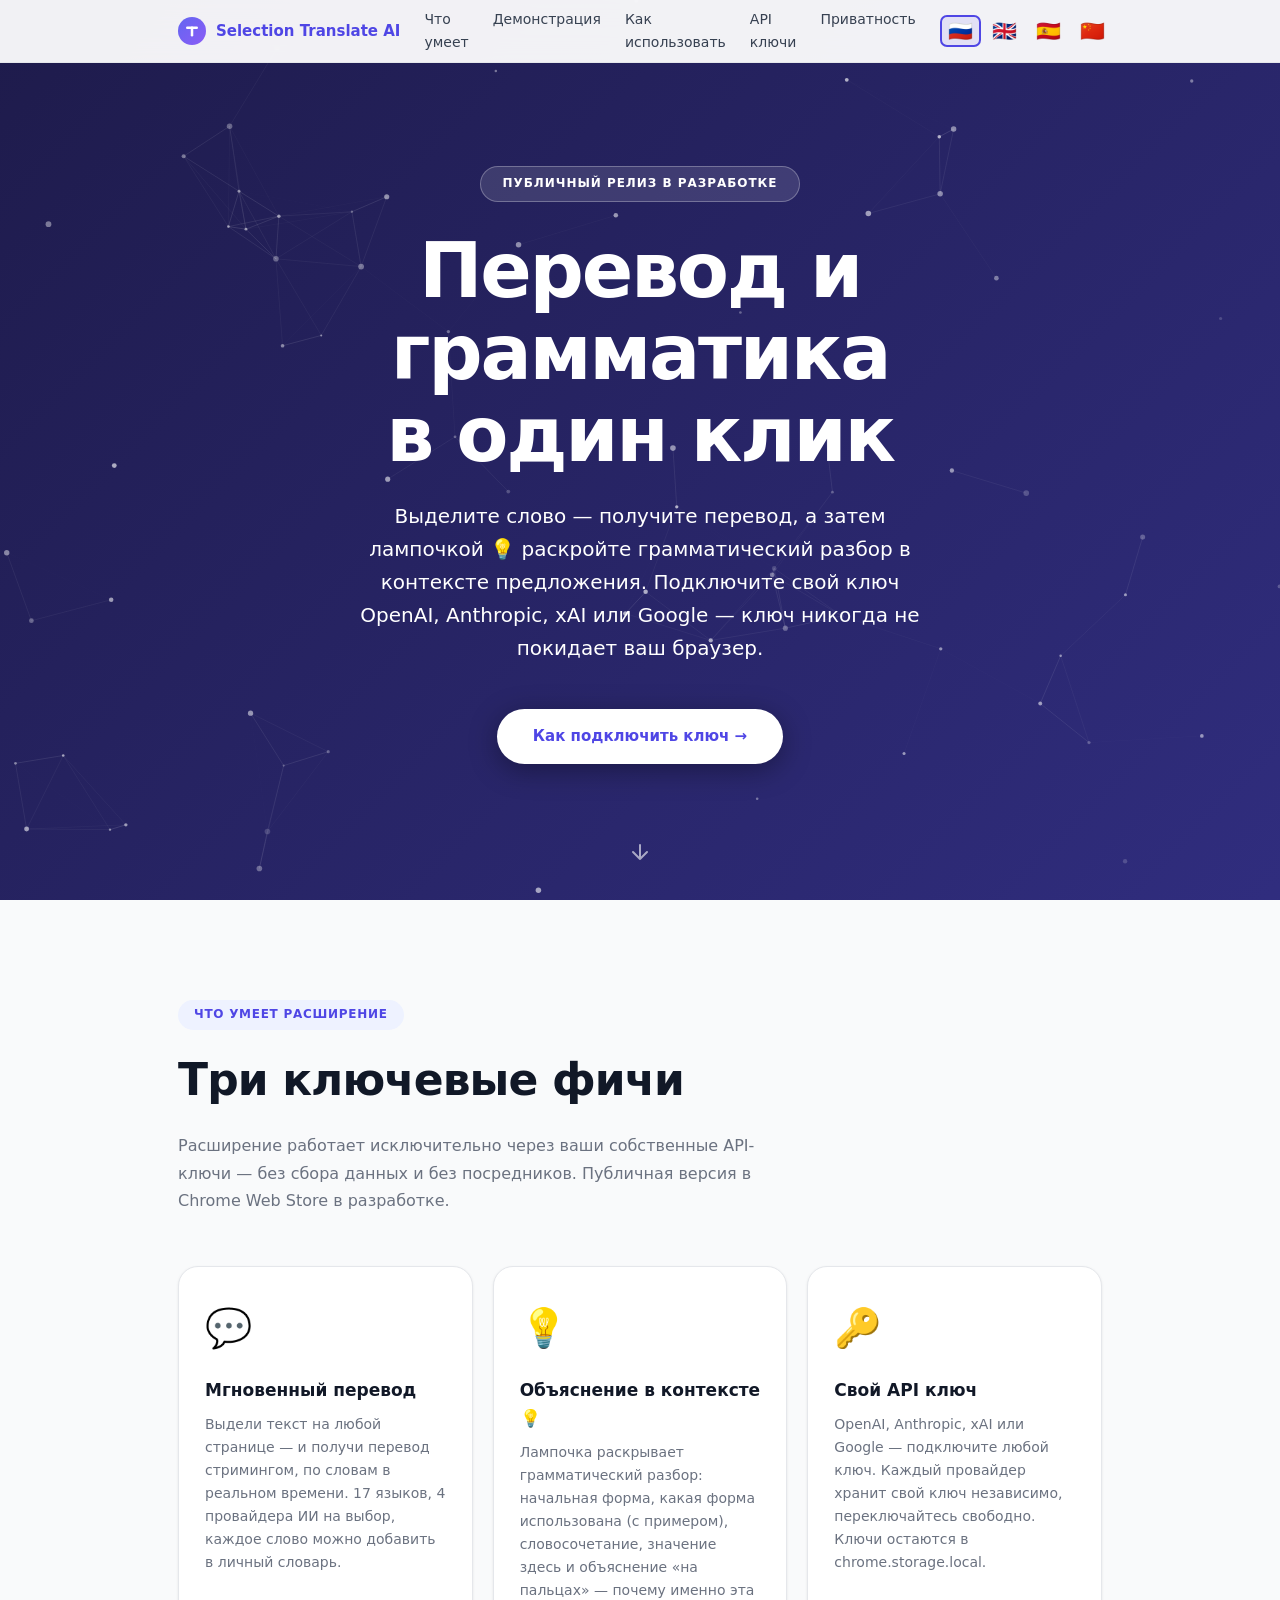
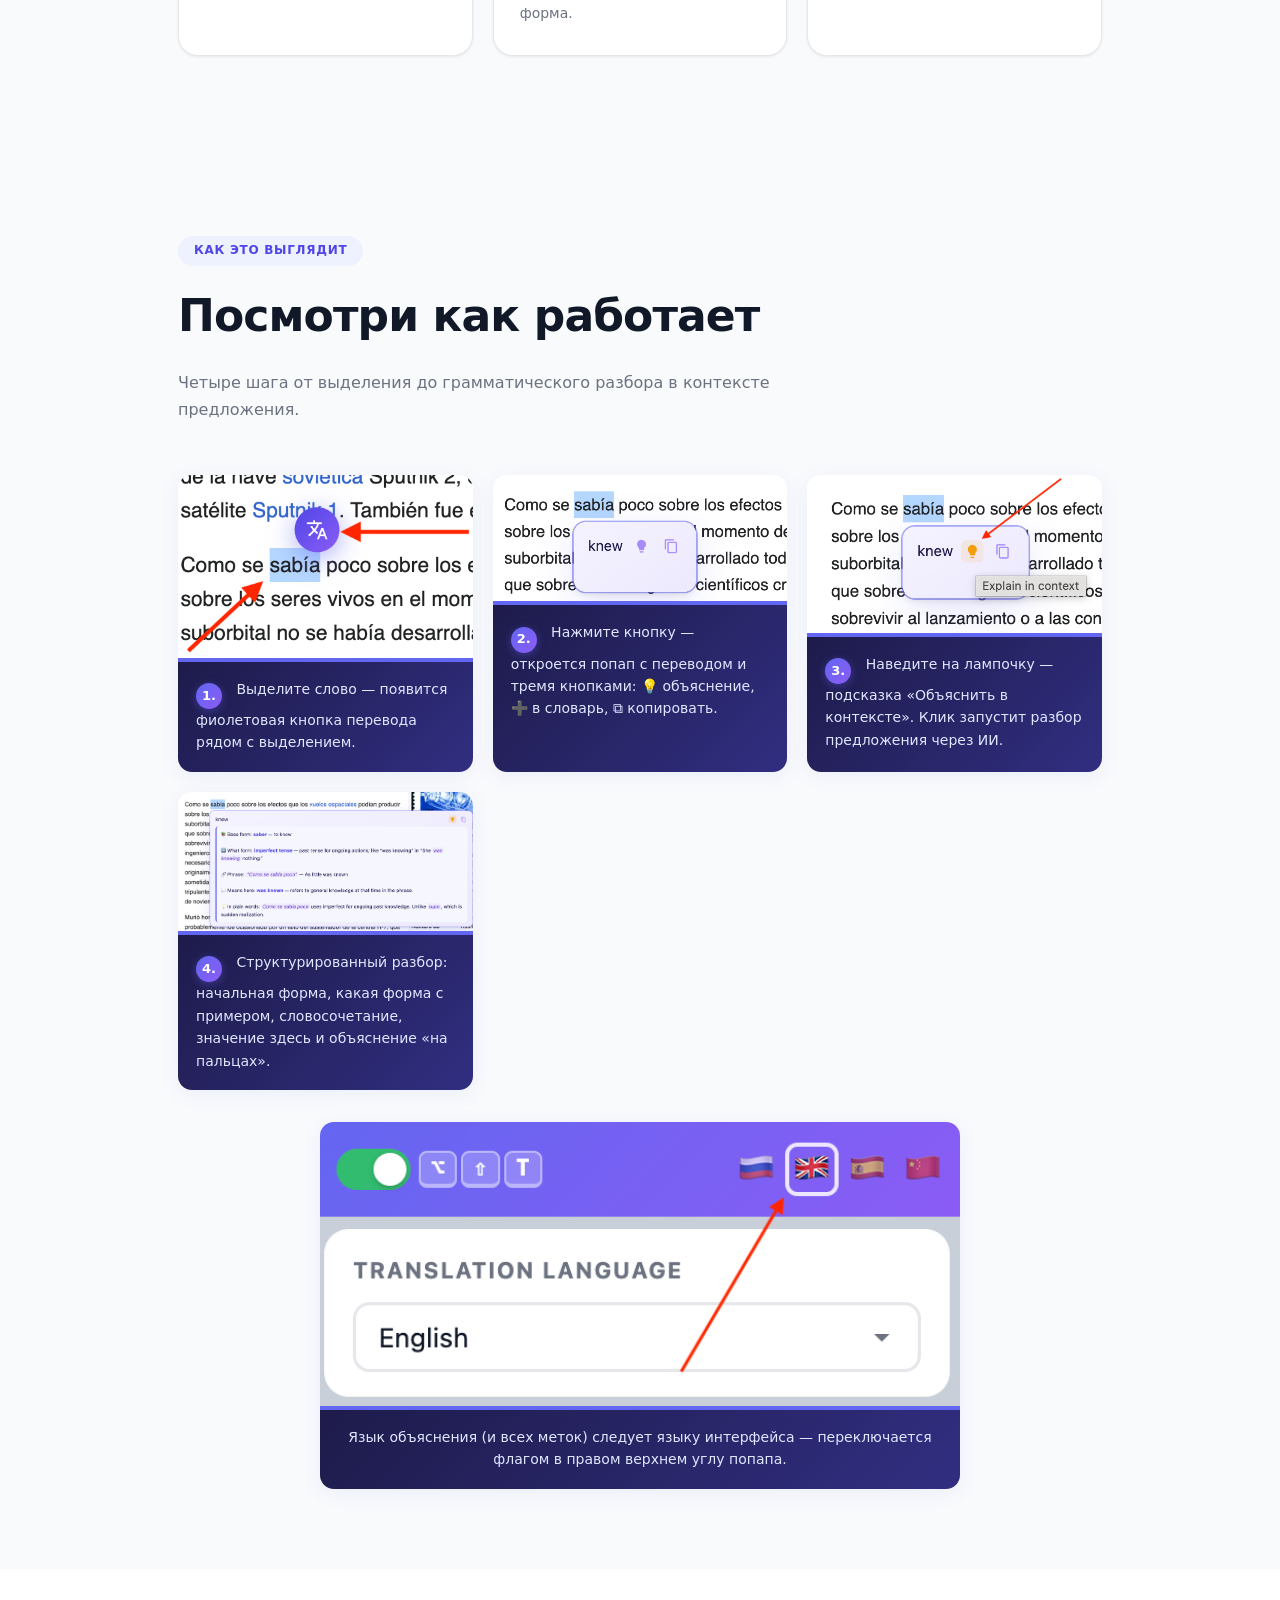
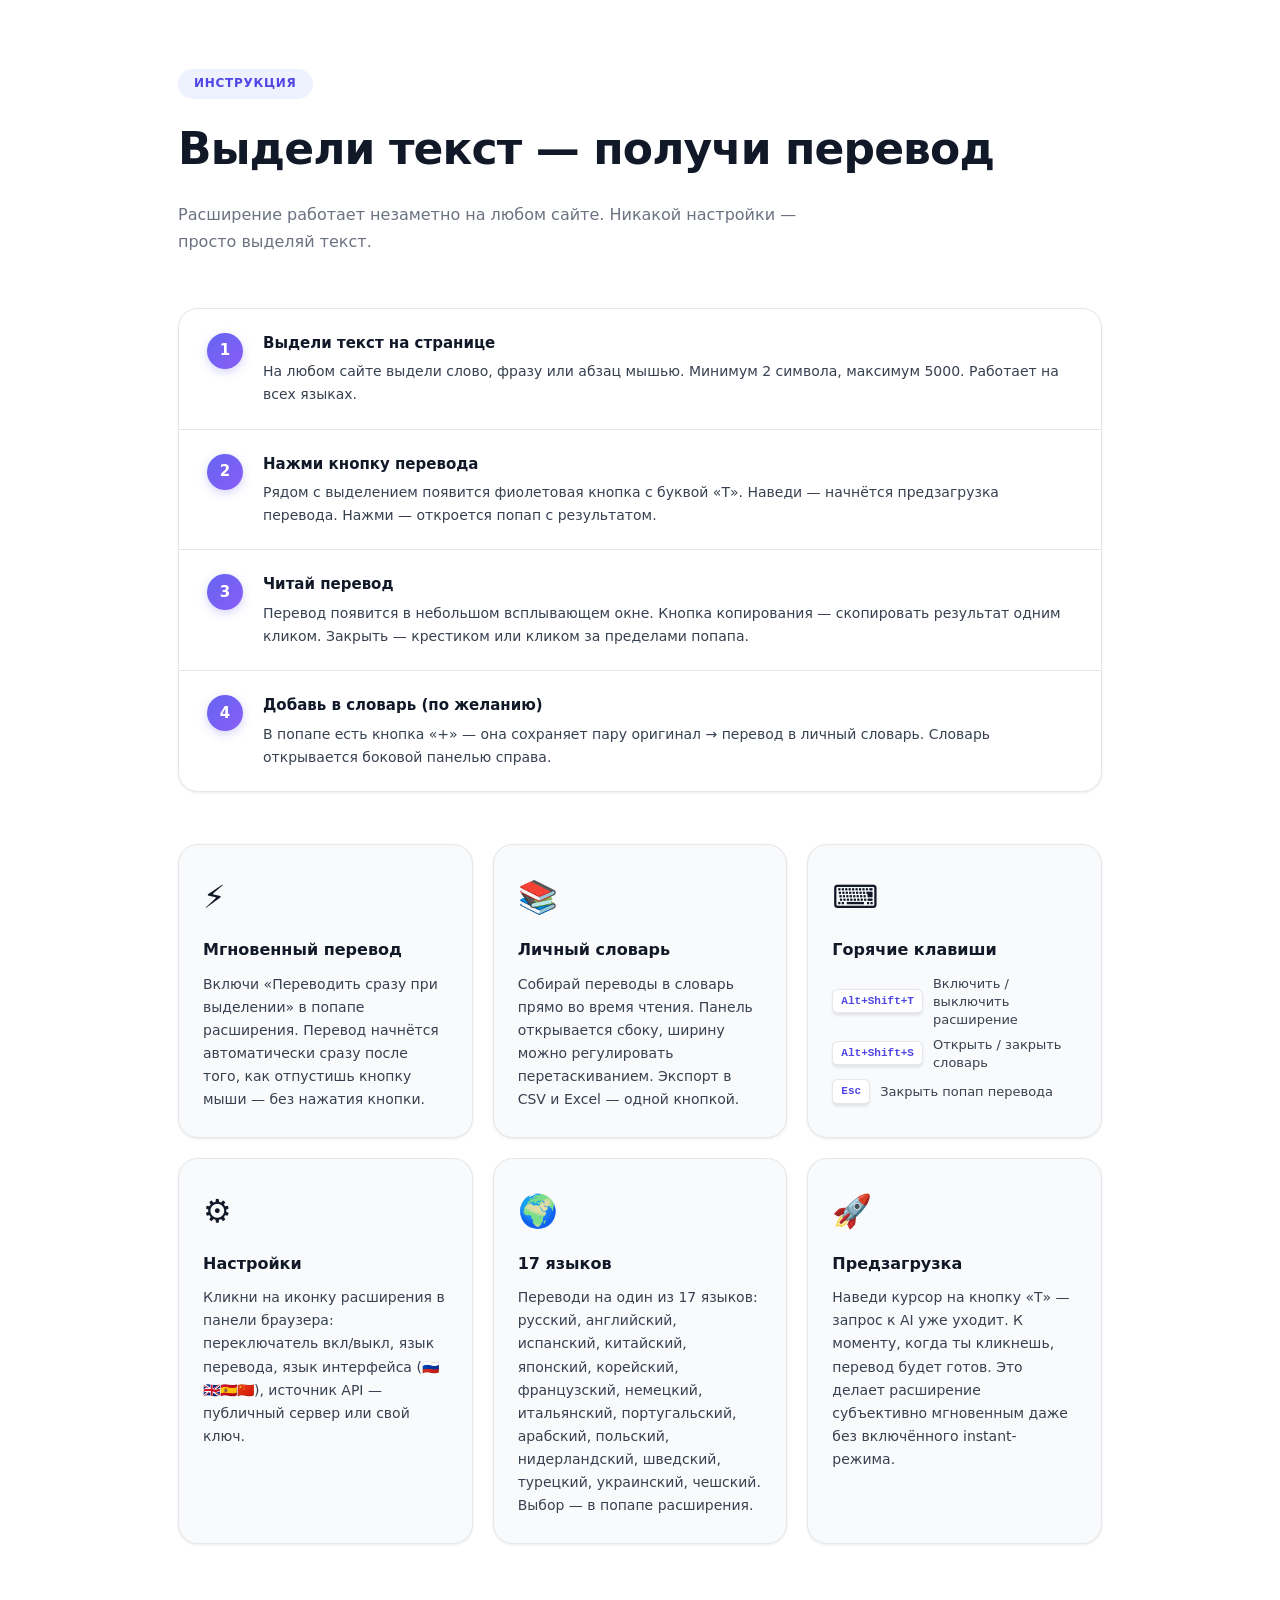
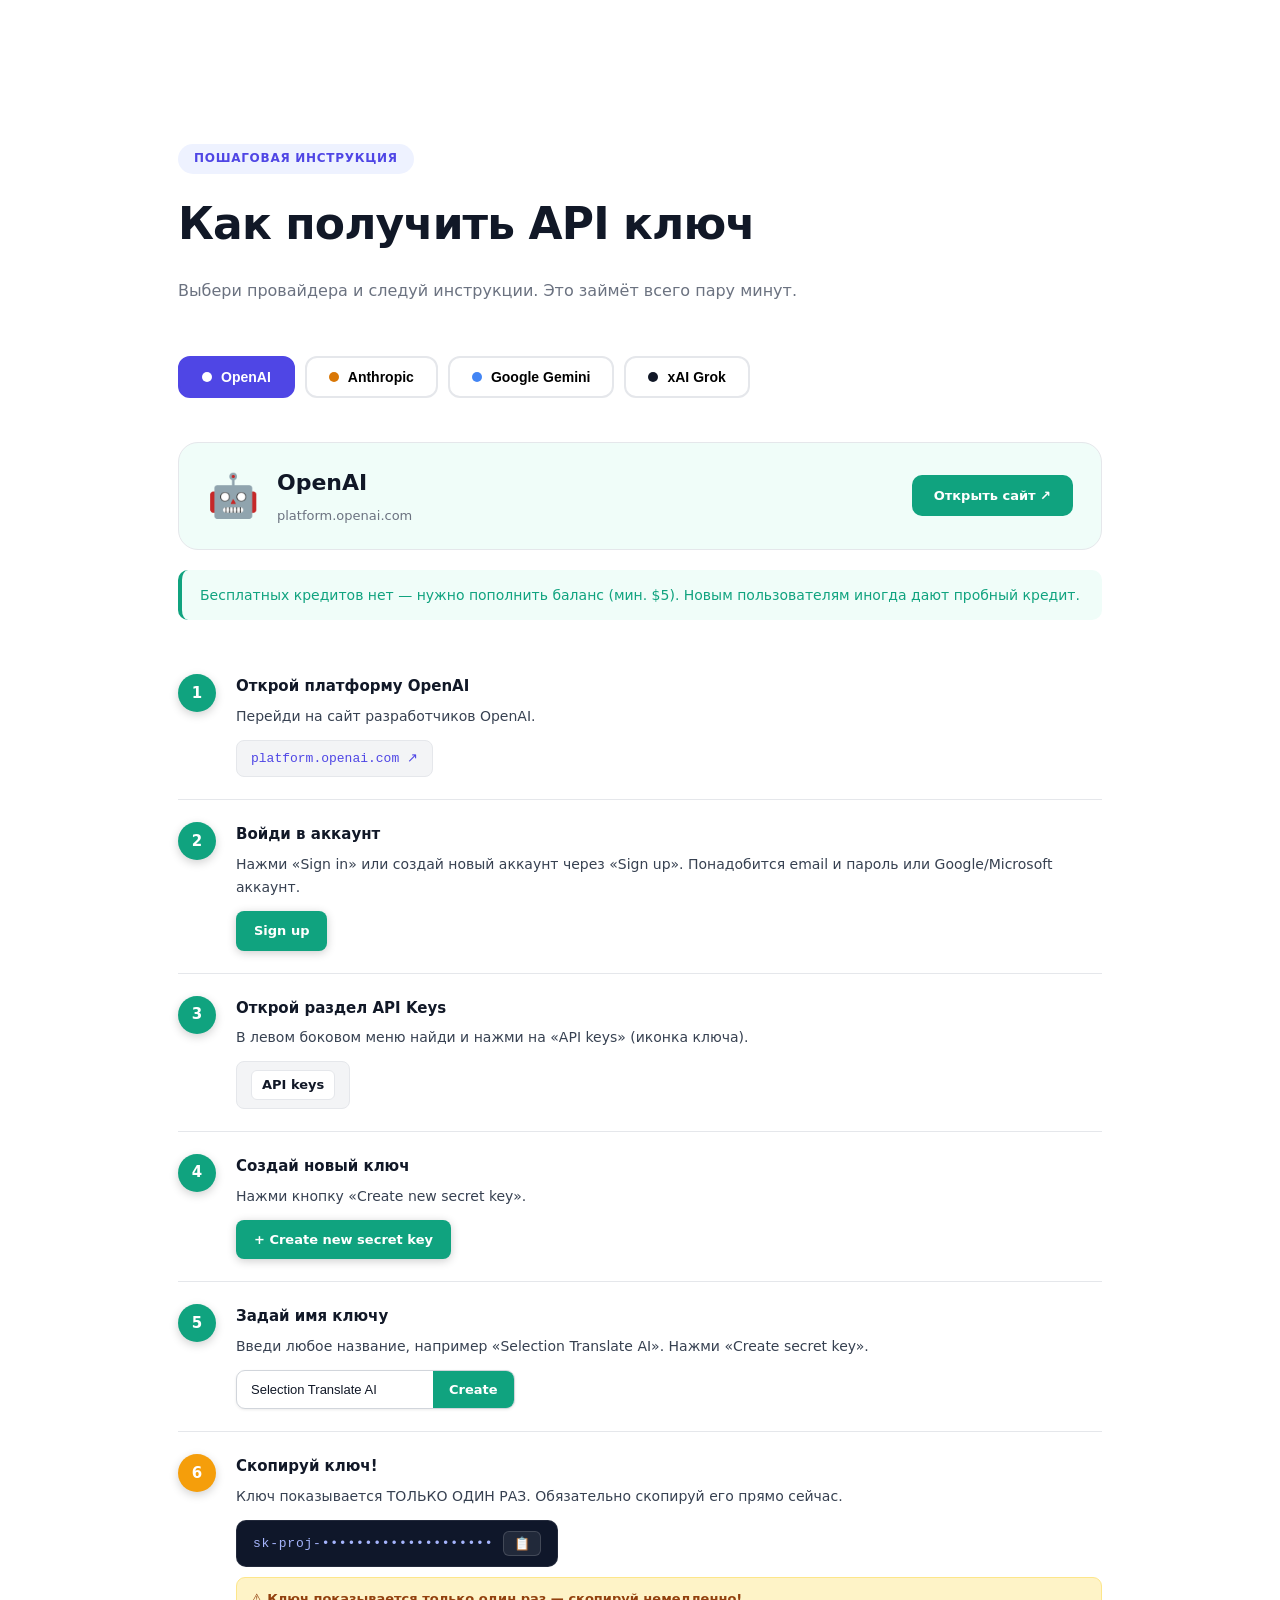
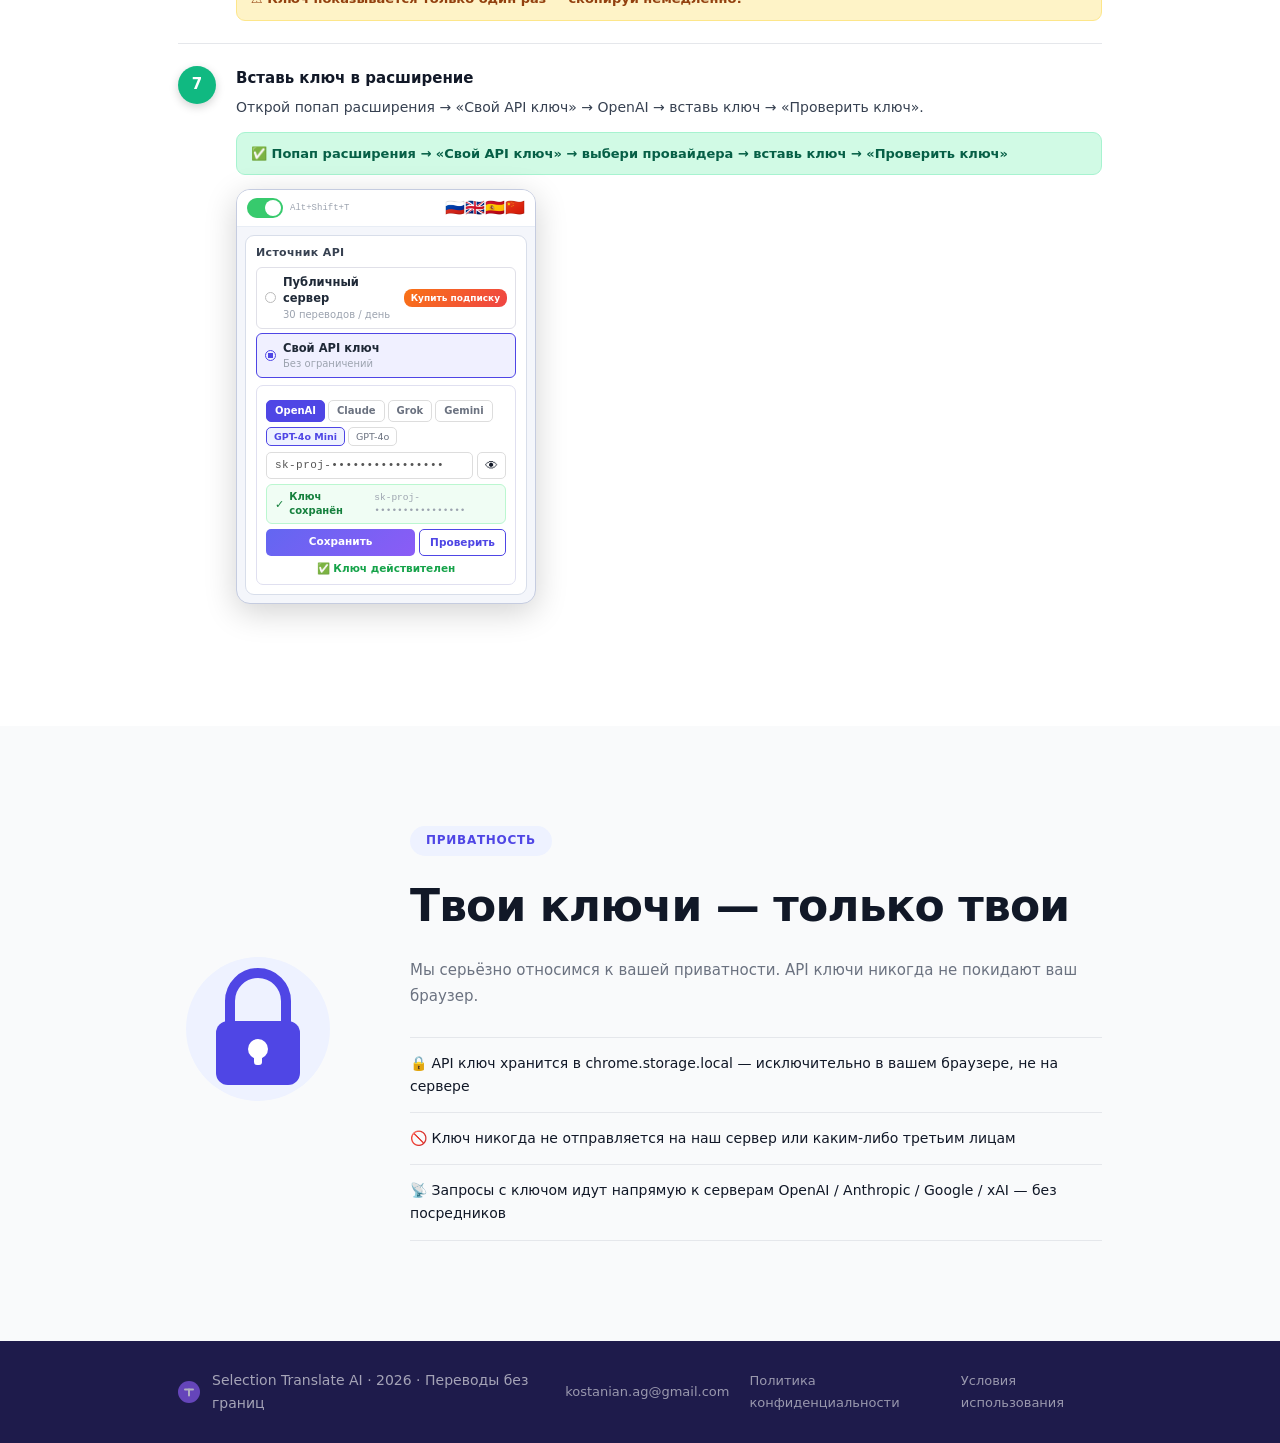
==== index.html @ 0f038c53 "Initial commit: Selection Translate AI landing site Co-Authored-By: Claude Opus 4.7 (1M context) <no" ====
<!DOCTYPE html>
<html lang="ru" data-lang="ru">
<head>
  <meta charset="UTF-8">
  <meta name="viewport" content="width=device-width, initial-scale=1.0">
  <title>Selection Translate AI – API Guide</title>
  <meta name="description" content="Chrome extension for instant AI translation of selected text with grammar insights. Bring your own OpenAI, Anthropic, xAI or Google key — the key never leaves your browser.">
  <meta name="robots" content="index,follow">
  <link rel="canonical" href="https://selection-translate.ai/">
  <meta property="og:type" content="website">
  <meta property="og:title" content="Selection Translate AI – API Guide">
  <meta property="og:description" content="Select a word — get a translation, then unlock contextual grammar with the lamp. Your API key stays in your browser.">
  <meta property="og:image" content="icon128.png">
  <meta name="twitter:card" content="summary_large_image">
  <meta name="twitter:title" content="Selection Translate AI – API Guide">
  <meta name="twitter:description" content="Select a word — get a translation, then unlock contextual grammar with the lamp. Your API key stays in your browser.">
  <meta name="twitter:image" content="icon128.png">
  <link rel="icon" href="icon128.png">
  <link rel="apple-touch-icon" href="icon128.png">
  <link rel="stylesheet" href="style.css">
</head>
<body>

  <!-- ══ Nav ══════════════════════════════════════════════════ -->
  <nav class="nav" id="nav">
    <div class="nav-inner">
      <a href="#top" class="nav-logo">
        <svg width="28" height="28" viewBox="0 0 28 28" fill="none" xmlns="http://www.w3.org/2000/svg" style="flex-shrink:0;display:block">
          <defs>
            <linearGradient id="nlg" x1="0" y1="0" x2="28" y2="28" gradientUnits="userSpaceOnUse">
              <stop stop-color="#6366f1"/>
              <stop offset="1" stop-color="#8b5cf6"/>
            </linearGradient>
          </defs>
          <circle cx="14" cy="14" r="14" fill="url(#nlg)"/>
          <rect x="8" y="9.5" width="12" height="2.5" rx="1.25" fill="white"/>
          <rect x="12.75" y="9.5" width="2.5" height="10" rx="1.25" fill="white"/>
        </svg>
        <span>Selection Translate AI</span>
      </a>
      <div class="nav-links">
        <a href="#alternative" data-i18n="nav_alt"></a>
        <a href="#walkthrough" data-i18n="nav_walk"></a>
        <a href="#howto" data-i18n="nav_howto"></a>
        <a href="#guide" data-i18n="nav_guide"></a>
        <a href="#privacy" data-i18n="nav_privacy"></a>
      </div>
      <div class="lang-switch">
        <button class="lang-btn active" data-lang="ru" title="Русский" aria-label="Русский">&#127479;&#127482;</button>
        <button class="lang-btn" data-lang="en" title="English" aria-label="English">&#127468;&#127463;</button>
        <button class="lang-btn" data-lang="es" title="Español" aria-label="Español">&#127466;&#127480;</button>
        <button class="lang-btn" data-lang="zh" title="中文" aria-label="中文">&#127464;&#127475;</button>
      </div>
    </div>
  </nav>

  <main>
  <!-- ══ Hero ═════════════════════════════════════════════════ -->
  <section class="hero" id="top">
    <canvas id="hero-canvas" aria-hidden="true"></canvas>
    <div class="hero-content container">
      <div class="hero-badge-wrap">
        <span class="hero-badge" data-i18n="badge"></span>
      </div>
      <h1 class="hero-title" data-i18n="hero_title"></h1>
      <p class="hero-sub" data-i18n="hero_sub"></p>
      <a href="#guide" class="hero-cta" data-i18n="hero_cta"></a>
    </div>
    <div class="hero-scroll">
      <svg width="24" height="24" viewBox="0 0 24 24" fill="none">
        <path d="M12 5v14M5 12l7 7 7-7" stroke="rgba(255,255,255,0.6)" stroke-width="2"
          stroke-linecap="round" stroke-linejoin="round"/>
      </svg>
    </div>
  </section>

  <!-- ══ Alternative ══════════════════════════════════════════ -->
  <section class="alt-section" id="alternative">
    <div class="container">
      <div class="section-tag reveal" data-i18n="alt_tag"></div>
      <h2 class="section-title reveal" data-i18n="alt_title"></h2>
      <p class="section-sub reveal" data-i18n="alt_sub"></p>
      <div class="features-grid">
        <div class="feature-card reveal">
          <div class="feature-icon">&#128172;</div>
          <h3 data-i18n="feat1_title"></h3>
          <p data-i18n="feat1_text"></p>
        </div>
        <div class="feature-card reveal">
          <div class="feature-icon">&#128161;</div>
          <h3 data-i18n="feat2_title"></h3>
          <p data-i18n="feat2_text"></p>
        </div>
        <div class="feature-card reveal">
          <div class="feature-icon">&#128273;</div>
          <h3 data-i18n="feat3_title"></h3>
          <p data-i18n="feat3_text"></p>
        </div>
      </div>
    </div>
  </section>

  <!-- ══ Walkthrough screenshots ══════════════════════════════ -->
  <section class="walkthrough-section" id="walkthrough">
    <div class="container">
      <div class="section-tag reveal" data-i18n="walk_tag"></div>
      <h2 class="section-title reveal" data-i18n="walk_title"></h2>
      <p class="section-sub reveal" data-i18n="walk_sub"></p>

      <div class="walk-grid">
        <figure class="walk-step reveal">
          <img src="screenshots/select_1.png" alt="Select a word" loading="lazy" decoding="async">
          <figcaption><strong>1.</strong> <span data-i18n="walk_s1"></span></figcaption>
        </figure>
        <figure class="walk-step reveal">
          <img src="screenshots/select_2.png" alt="Translation popup" loading="lazy" decoding="async">
          <figcaption><strong>2.</strong> <span data-i18n="walk_s2"></span></figcaption>
        </figure>
        <figure class="walk-step reveal">
          <img src="screenshots/select_3.png" alt="Lamp button" loading="lazy" decoding="async">
          <figcaption><strong>3.</strong> <span data-i18n="walk_s3"></span></figcaption>
        </figure>
        <figure class="walk-step reveal">
          <img src="screenshots/select_4.png" alt="Contextual explanation" loading="lazy" decoding="async">
          <figcaption><strong>4.</strong> <span data-i18n="walk_s4"></span></figcaption>
        </figure>
      </div>

      <figure class="walk-full reveal">
        <img src="screenshots/select_5.png" alt="Interface language flags" loading="lazy" decoding="async">
        <figcaption data-i18n="walk_s5"></figcaption>
      </figure>
    </div>
  </section>

  <!-- ══ How to use ═══════════════════════════════════════════ -->
  <section class="howto-section" id="howto">
    <div class="container">
      <div class="section-tag reveal" data-i18n="howto_tag"></div>
      <h2 class="section-title reveal" data-i18n="howto_title"></h2>
      <p class="section-sub reveal" data-i18n="howto_sub"></p>

      <div class="howto-steps reveal">
        <div class="howto-step">
          <div class="howto-step-num">1</div>
          <div class="howto-step-body">
            <h3 data-i18n="howto_s1_title"></h3>
            <p data-i18n="howto_s1_text"></p>
          </div>
        </div>
        <div class="howto-step">
          <div class="howto-step-num">2</div>
          <div class="howto-step-body">
            <h3 data-i18n="howto_s2_title"></h3>
            <p data-i18n="howto_s2_text"></p>
          </div>
        </div>
        <div class="howto-step">
          <div class="howto-step-num">3</div>
          <div class="howto-step-body">
            <h3 data-i18n="howto_s3_title"></h3>
            <p data-i18n="howto_s3_text"></p>
          </div>
        </div>
        <div class="howto-step">
          <div class="howto-step-num">4</div>
          <div class="howto-step-body">
            <h3 data-i18n="howto_s4_title"></h3>
            <p data-i18n="howto_s4_text"></p>
          </div>
        </div>
      </div>

      <div class="howto-features">
        <div class="howto-feature reveal">
          <div class="howto-feat-icon">⚡</div>
          <h3 data-i18n="howto_instant_title"></h3>
          <p data-i18n="howto_instant_text"></p>
        </div>
        <div class="howto-feature reveal">
          <div class="howto-feat-icon">📚</div>
          <h3 data-i18n="howto_dict_title"></h3>
          <p data-i18n="howto_dict_text"></p>
        </div>
        <div class="howto-feature reveal">
          <div class="howto-feat-icon">⌨️</div>
          <h3 data-i18n="howto_hotkeys_title"></h3>
          <div class="howto-hotkeys">
            <div class="howto-hk-row"><kbd>Alt+Shift+T</kbd><span data-i18n="howto_hk_toggle"></span></div>
            <div class="howto-hk-row"><kbd>Alt+Shift+S</kbd><span data-i18n="howto_hk_dict"></span></div>
            <div class="howto-hk-row"><kbd>Esc</kbd><span data-i18n="howto_hk_close"></span></div>
          </div>
        </div>
        <div class="howto-feature reveal">
          <div class="howto-feat-icon">⚙️</div>
          <h3 data-i18n="howto_settings_title"></h3>
          <p data-i18n="howto_settings_text"></p>
        </div>
        <div class="howto-feature reveal">
          <div class="howto-feat-icon">🌍</div>
          <h3 data-i18n="howto_langs_title"></h3>
          <p data-i18n="howto_langs_text"></p>
        </div>
        <div class="howto-feature reveal">
          <div class="howto-feat-icon">🚀</div>
          <h3 data-i18n="howto_preload_title"></h3>
          <p data-i18n="howto_preload_text"></p>
        </div>
      </div>
    </div>
  </section>

  <!-- ══ Guide ════════════════════════════════════════════════ -->
  <section class="guide-section" id="guide">
    <div class="container">
      <div class="section-tag reveal" data-i18n="guide_tag"></div>
      <h2 class="section-title reveal" data-i18n="guide_title"></h2>
      <p class="section-sub reveal" data-i18n="guide_sub"></p>

      <div class="provider-tabs reveal" id="provider-tabs">
        <button class="provider-tab active" data-provider="openai">
          <span class="ptab-dot" style="background:#10a37f"></span>
          <span>OpenAI</span>
        </button>
        <button class="provider-tab" data-provider="anthropic">
          <span class="ptab-dot" style="background:#d97706"></span>
          <span>Anthropic</span>
        </button>
        <button class="provider-tab" data-provider="google">
          <span class="ptab-dot" style="background:#4285F4"></span>
          <span>Google Gemini</span>
        </button>
        <button class="provider-tab" data-provider="xai">
          <span class="ptab-dot" style="background:#111827"></span>
          <span>xAI Grok</span>
        </button>
      </div>

      <div id="guide-content" class="guide-content"></div>
    </div>
  </section>

  <!-- ══ Privacy ══════════════════════════════════════════════ -->
  <section class="privacy-section" id="privacy">
    <div class="container">
      <div class="privacy-inner">
        <div class="privacy-visual">
          <svg class="lock-svg" width="160" height="160" viewBox="0 0 160 160" fill="none">
            <circle class="lock-bg" cx="80" cy="80" r="72" fill="#EEF2FF"/>
            <path class="lock-shackle" d="M52 76V52C52 36.5 64.5 24 80 24C95.5 24 108 36.5 108 52V76"
              stroke="#4F46E5" stroke-width="10" stroke-linecap="round"/>
            <rect class="lock-body" x="38" y="72" width="84" height="64" rx="12" fill="#4F46E5"/>
            <circle class="lock-hole" cx="80" cy="100" r="10" fill="white"/>
            <rect class="lock-bar" x="76" y="100" width="8" height="16" rx="3" fill="white"/>
          </svg>
        </div>
        <div class="privacy-text-wrap">
          <div class="section-tag" data-i18n="privacy_tag"></div>
          <h2 class="section-title" data-i18n="privacy_title"></h2>
          <p data-i18n="privacy_text"></p>
          <ul class="privacy-list">
            <li data-i18n="privacy_li1"></li>
            <li data-i18n="privacy_li2"></li>
            <li data-i18n="privacy_li3"></li>
          </ul>
        </div>
      </div>
    </div>
  </section>
  </main>

  <!-- ══ Footer ═══════════════════════════════════════════════ -->
  <footer class="footer">
    <div class="container footer-inner">
      <svg width="22" height="22" viewBox="0 0 22 22" fill="none" xmlns="http://www.w3.org/2000/svg" style="opacity:0.65;display:block;flex-shrink:0">
          <circle cx="11" cy="11" r="11" fill="#8b5cf6"/>
          <rect x="6" y="7.5" width="10" height="2" rx="1" fill="white"/>
          <rect x="10" y="7.5" width="2" height="8" rx="1" fill="white"/>
        </svg>
      <span data-i18n="footer"></span>
      <div class="footer-links">
        <a href="mailto:kostanian.ag@gmail.com" class="footer-privacy-link">kostanian.ag@gmail.com</a>
        <a href="privacy-policy.html" class="footer-privacy-link" data-i18n="footer_privacy"></a>
        <a href="terms.html" class="footer-privacy-link" data-i18n="footer_terms"></a>
      </div>
    </div>
  </footer>

  <!-- ══ Lightbox for screenshots ══════════════════════════════ -->
  <div class="lightbox" id="lightbox" aria-hidden="true">
    <button class="lightbox-close" id="lightbox-close" aria-label="Close">&times;</button>
    <img class="lightbox-img" id="lightbox-img" alt="">
  </div>

  <script src="script.js"></script>
  <script>
    (function () {
      const box = document.getElementById('lightbox');
      const img = document.getElementById('lightbox-img');
      const closeBtn = document.getElementById('lightbox-close');

      function open(src, alt) {
        img.src = src;
        img.alt = alt || '';
        box.classList.add('open');
        box.setAttribute('aria-hidden', 'false');
        document.body.style.overflow = 'hidden';
      }
      function close() {
        box.classList.remove('open');
        box.setAttribute('aria-hidden', 'true');
        document.body.style.overflow = '';
        // clear after transition to save memory
        setTimeout(() => { if (!box.classList.contains('open')) img.src = ''; }, 250);
      }

      document.querySelectorAll('.walk-step img, .walk-full img').forEach(el => {
        el.style.cursor = 'zoom-in';
        el.addEventListener('click', () => open(el.src, el.alt));
      });

      box.addEventListener('click', (e) => {
        if (e.target === box || e.target === img) close();
      });
      closeBtn.addEventListener('click', close);
      document.addEventListener('keydown', (e) => {
        if (e.key === 'Escape' && box.classList.contains('open')) close();
      });
    })();
  </script>
</body>
</html>
---- style.css ----
/* ══════════════════════════════════════════════════════════
   Selection Translate AI — Subscription page styles
   ══════════════════════════════════════════════════════════ */

:root {
  --brand:       #4F46E5;
  --brand-dark:  #3730A3;
  --brand-light: #EEF2FF;
  --text:        #111827;
  --text-2:      #374151;
  --text-muted:  #6B7280;
  --border:      #E5E7EB;
  --bg:          #F9FAFB;
  --white:       #FFFFFF;
  --shadow-sm:   0 1px 3px rgba(0,0,0,0.08);
  --shadow:      0 4px 16px rgba(0,0,0,0.10);
  --shadow-lg:   0 12px 40px rgba(0,0,0,0.14);
  --radius:      12px;
  --radius-lg:   20px;
  --ease:        0.25s ease;
}

*, *::before, *::after { box-sizing: border-box; margin: 0; padding: 0; }
html { scroll-behavior: smooth; }
body {
  font: 15px/1.65 system-ui, -apple-system, Segoe UI, Roboto, Arial;
  color: var(--text);
  background: var(--white);
}
a { text-decoration: none; color: inherit; }
ul { list-style: none; }
img { display: block; }
.container { max-width: 980px; margin: 0 auto; padding: 0 28px; }

/* ══ Nav ═══════════════════════════════════════════════════ */
.nav {
  position: fixed; top: 0; left: 0; right: 0; z-index: 100;
  background: rgba(255,255,255,0.94);
  backdrop-filter: blur(14px);
  border-bottom: 1px solid var(--border);
  transition: box-shadow var(--ease);
}
.nav.scrolled { box-shadow: var(--shadow); }
.nav-inner {
  max-width: 980px; margin: 0 auto; padding: 0 28px;
  height: 62px; display: flex; align-items: center; gap: 24px;
}
.nav-logo {
  display: flex; align-items: center; gap: 10px;
  font-weight: 700; font-size: 15px; color: var(--brand);
  flex-shrink: 0;
}
.nav-links {
  display: flex; gap: 24px; margin-right: auto;
}
.nav-links a {
  font-size: 14px; color: var(--text-2);
  transition: color var(--ease);
}
.nav-links a:hover { color: var(--brand); }
.lang-switch { display: flex; gap: 3px; }
.lang-btn {
  font-size: 20px; padding: 4px 6px;
  border: 2px solid transparent; border-radius: 7px;
  background: none; cursor: pointer;
  transition: border-color var(--ease), background var(--ease), transform 0.15s;
  line-height: 1;
}
.lang-btn:hover { background: rgba(79,70,229,0.08); transform: scale(1.12); }
.lang-btn.active { border-color: var(--brand); background: rgba(79,70,229,0.1); }

/* ══ Hero ══════════════════════════════════════════════════ */
.hero {
  position: relative;
  min-height: 100vh;
  display: flex; align-items: center; justify-content: center;
  overflow: hidden;
  background: linear-gradient(135deg, #1e1b4b 0%, #312e81 35%, #4c1d95 65%, #1e1b4b 100%);
  background-size: 300% 300%;
  animation: gradientShift 14s ease infinite;
}
@keyframes gradientShift {
  0%, 100% { background-position: 0% 50%; }
  50%       { background-position: 100% 50%; }
}

#hero-canvas {
  position: absolute; inset: 0; width: 100%; height: 100%;
  pointer-events: none;
}

.hero-content {
  position: relative; z-index: 2;
  text-align: center; color: white;
  padding: 110px 28px 80px;
}
.hero-badge-wrap { margin-bottom: 28px; }
.hero-badge {
  display: inline-block;
  padding: 7px 22px; border-radius: 100px;
  background: rgba(255,255,255,0.12);
  border: 1px solid rgba(255,255,255,0.28);
  font-size: 12px; font-weight: 700;
  letter-spacing: 0.08em; text-transform: uppercase;
  animation: badgePulse 3.5s ease-in-out infinite;
}
@keyframes badgePulse {
  0%, 100% { box-shadow: 0 0 0 0 rgba(255,255,255,0.2); }
  50%       { box-shadow: 0 0 0 12px rgba(255,255,255,0); }
}
.hero-title {
  font-size: clamp(38px, 7vw, 76px);
  font-weight: 800; line-height: 1.08;
  letter-spacing: -0.03em; margin-bottom: 24px;
  animation: fadeUp 0.8s ease both;
}
.hero-sub {
  font-size: clamp(16px, 2.2vw, 20px);
  opacity: 0.82; max-width: 560px; margin: 0 auto 44px;
  animation: fadeUp 0.8s 0.15s ease both;
}
.hero-cta {
  display: inline-flex; align-items: center;
  padding: 15px 36px; border-radius: 100px;
  background: white; color: var(--brand);
  font-weight: 700; font-size: 15px;
  box-shadow: 0 6px 28px rgba(0,0,0,0.35);
  transition: transform var(--ease), box-shadow var(--ease);
  animation: fadeUp 0.8s 0.28s ease both;
}
.hero-cta:hover {
  transform: translateY(-3px);
  box-shadow: 0 10px 36px rgba(0,0,0,0.45);
}
@keyframes fadeUp {
  from { opacity: 0; transform: translateY(24px); }
  to   { opacity: 1; transform: none; }
}
.hero-scroll {
  position: absolute; bottom: 28px; left: 50%;
  transform: translateX(-50%);
  animation: bounce 2.2s ease-in-out infinite;
}
@keyframes bounce {
  0%, 100% { transform: translateX(-50%) translateY(0); opacity: 0.6; }
  50%       { transform: translateX(-50%) translateY(10px); opacity: 1; }
}

/* ══ Section helpers ════════════════════════════════════════ */
.section-tag {
  display: inline-block; margin-bottom: 14px;
  padding: 5px 16px; border-radius: 100px;
  background: var(--brand-light); color: var(--brand);
  font-size: 12px; font-weight: 700; letter-spacing: 0.06em; text-transform: uppercase;
}
.section-title {
  font-size: clamp(26px, 4vw, 44px);
  font-weight: 800; letter-spacing: -0.02em; margin-bottom: 16px;
}
.section-sub {
  font-size: 16px; color: var(--text-muted);
  max-width: 620px; margin-bottom: 52px; line-height: 1.7;
}

/* ══ Alternative section ════════════════════════════════════ */
.alt-section { padding: 100px 0; background: var(--bg); }

.features-grid {
  display: grid;
  grid-template-columns: repeat(auto-fit, minmax(220px, 1fr));
  gap: 20px;
}
.feature-card {
  background: white; border: 1px solid var(--border);
  border-radius: var(--radius-lg); padding: 30px 26px;
  box-shadow: var(--shadow-sm);
  transition: transform var(--ease), box-shadow var(--ease), border-color var(--ease);
}
.feature-card:hover {
  transform: translateY(-5px);
  box-shadow: var(--shadow-lg);
  border-color: var(--brand-light);
}
.feature-icon { font-size: 38px; margin-bottom: 16px; }
.feature-card h3 { font-size: 17px; font-weight: 700; margin-bottom: 9px; }
.feature-card p  { font-size: 14px; color: var(--text-muted); line-height: 1.65; }

/* ══ How-to section ═════════════════════════════════════════ */
.howto-section { padding: 100px 0; background: white; }

.howto-steps {
  margin-bottom: 52px;
  border: 1px solid var(--border);
  border-radius: var(--radius-lg);
  overflow: hidden;
  background: white;
  box-shadow: var(--shadow-sm);
}
.howto-step {
  display: flex; align-items: flex-start; gap: 20px;
  padding: 22px 28px;
  border-bottom: 1px solid var(--border);
  transition: background var(--ease);
}
.howto-step:last-child { border-bottom: none; }
.howto-step:hover { background: #fafafa; }
.howto-step-num {
  flex-shrink: 0; width: 36px; height: 36px; border-radius: 50%;
  background: linear-gradient(135deg, #6366f1, #8b5cf6);
  display: flex; align-items: center; justify-content: center;
  color: white; font-size: 15px; font-weight: 700;
  box-shadow: 0 3px 10px rgba(99,102,241,0.28);
  margin-top: 2px;
}
.howto-step-body { flex: 1; }
.howto-step-body h3 { font-size: 15px; font-weight: 700; margin-bottom: 5px; color: var(--text); }
.howto-step-body p  { font-size: 14px; color: var(--text-2); line-height: 1.65; margin: 0; }

.howto-features {
  display: grid;
  grid-template-columns: repeat(auto-fit, minmax(240px, 1fr));
  gap: 20px;
}
.howto-feature {
  background: var(--bg); border: 1px solid var(--border);
  border-radius: var(--radius-lg); padding: 26px 24px;
  box-shadow: var(--shadow-sm);
  transition: transform var(--ease), box-shadow var(--ease), border-color var(--ease);
}
.howto-feature:hover {
  transform: translateY(-4px);
  box-shadow: var(--shadow);
  border-color: rgba(99,102,241,0.2);
}
.howto-feat-icon { font-size: 32px; margin-bottom: 13px; }
.howto-feature h3 { font-size: 16px; font-weight: 700; margin-bottom: 9px; color: var(--text); }
.howto-feature p  { font-size: 14px; color: var(--text-2); line-height: 1.65; margin: 0; }

.howto-hotkeys { margin-top: 11px; display: flex; flex-direction: column; gap: 7px; }
.howto-hk-row { display: flex; align-items: center; gap: 10px; }
.howto-hk-row kbd {
  font-family: monospace; font-size: 11px; font-weight: 700;
  background: white; border: 1.5px solid var(--border);
  border-bottom-width: 3px;
  border-radius: 6px; padding: 2px 8px;
  color: var(--brand); white-space: nowrap; flex-shrink: 0;
  box-shadow: 0 1px 3px rgba(0,0,0,0.07);
}
.howto-hk-row span { font-size: 13px; color: var(--text-2); line-height: 1.4; }

/* ══ Guide section ══════════════════════════════════════════ */
.guide-section { padding: 100px 0; background: white; }

.provider-tabs {
  display: flex; gap: 10px; flex-wrap: wrap; margin-bottom: 44px;
}
.provider-tab {
  display: flex; align-items: center; gap: 9px;
  padding: 11px 22px; border-radius: var(--radius);
  border: 2px solid var(--border); background: white;
  font-size: 14px; font-weight: 600; cursor: pointer;
  transition: all var(--ease);
}
.provider-tab:hover { border-color: var(--brand); color: var(--brand); background: var(--brand-light); }
.provider-tab.active { border-color: var(--brand); background: var(--brand); color: white; }
.ptab-dot {
  width: 10px; height: 10px; border-radius: 50%; flex-shrink: 0;
}
.provider-tab.active .ptab-dot { background: white !important; }

.guide-content { transition: opacity 0.22s, transform 0.22s; }
.guide-content.fading { opacity: 0; transform: translateY(10px); }

/* Provider header card */
.provider-header {
  display: flex; align-items: center; gap: 18px;
  padding: 22px 28px; border-radius: var(--radius-lg);
  margin-bottom: 20px;
  border: 1px solid var(--border);
}
.provider-header-emoji { font-size: 42px; line-height: 1; flex-shrink: 0; }
.provider-header-info h3 { font-size: 22px; font-weight: 800; margin-bottom: 4px; }
.provider-header-info p  { font-size: 13px; color: var(--text-muted); }
.provider-header-link {
  margin-left: auto; flex-shrink: 0;
  padding: 10px 22px; border-radius: 10px;
  color: white; font-size: 13px; font-weight: 700;
  transition: opacity var(--ease), transform var(--ease);
  white-space: nowrap;
}
.provider-header-link:hover { opacity: 0.82; transform: translateY(-2px); }

/* Free note */
.free-note {
  padding: 14px 18px; border-radius: 10px;
  border-left: 4px solid; margin-bottom: 32px;
  font-size: 14px; line-height: 1.6;
}

/* Steps */
.steps-list { display: flex; flex-direction: column; }
.step {
  display: flex; gap: 20px; align-items: flex-start;
  padding: 22px 0;
  border-bottom: 1px solid var(--border);
  opacity: 0; transform: translateX(-12px);
  transition: opacity 0.4s ease, transform 0.4s ease;
}
.step:last-child { border-bottom: none; }
.step.visible { opacity: 1; transform: none; }

.step-num {
  flex-shrink: 0; width: 38px; height: 38px;
  border-radius: 50%;
  display: flex; align-items: center; justify-content: center;
  color: white; font-size: 15px; font-weight: 700;
  box-shadow: 0 3px 10px rgba(0,0,0,0.18);
  background: var(--step-color, var(--brand));
}
.step.step-warning .step-num { background: #f59e0b; }
.step.step-final   .step-num { background: #10b981; }

.step-content { flex: 1; }
.step-title {
  font-size: 15px; font-weight: 700; margin-bottom: 6px; color: var(--text);
}
.step-desc {
  font-size: 14px; color: var(--text-2); line-height: 1.65; margin-bottom: 12px;
}

/* Step UI mockups */
.step-ui { margin-top: 2px; }

.step-url-link {
  display: inline-flex; align-items: center; gap: 6px;
  padding: 7px 14px; border-radius: 8px;
  background: #f3f4f6; border: 1px solid #e5e7eb;
  font-size: 13px; font-family: monospace; color: var(--brand);
  transition: background var(--ease);
}
.step-url-link:hover { background: var(--brand-light); }

.step-ui-button {
  display: inline-flex; align-items: center;
  padding: 9px 18px; border-radius: 8px;
  color: white; font-size: 13px; font-weight: 600;
  box-shadow: 0 2px 10px rgba(0,0,0,0.2);
  cursor: default; user-select: none;
  animation: buttonGlow 2.5s ease-in-out infinite;
}
@keyframes buttonGlow {
  0%, 100% { box-shadow: 0 2px 10px rgba(0,0,0,0.2); }
  50%       { box-shadow: 0 4px 20px rgba(0,0,0,0.35); }
}

.step-ui-path {
  display: inline-flex; align-items: center; gap: 6px;
  padding: 8px 14px; border-radius: 8px;
  background: #f3f4f6; border: 1px solid #e5e7eb;
  font-size: 13px;
}
.step-ui-path span {
  padding: 3px 10px; background: white; border: 1px solid #e5e7eb;
  border-radius: 6px; font-weight: 600; color: var(--text);
}
.step-ui-path-arrow { color: var(--text-muted); font-size: 12px; }

.step-ui-input {
  display: flex; width: fit-content;
  border: 1.5px solid #d1d5db; border-radius: 9px;
  overflow: hidden; background: white; box-shadow: var(--shadow-sm);
}
.step-ui-input input {
  padding: 8px 14px; border: none; outline: none;
  font-size: 13px; background: transparent; color: var(--text);
  min-width: 180px;
}
.step-ui-create-btn {
  padding: 8px 16px; color: white;
  font-size: 13px; font-weight: 600; cursor: default; white-space: nowrap;
}

.step-ui-key {
  display: flex; align-items: center; gap: 10px;
  padding: 10px 16px; border-radius: 10px;
  background: #0f172a; border: 1px solid rgba(255,255,255,0.08);
  width: fit-content;
}
.step-ui-key code {
  font-family: monospace; font-size: 13px;
  color: #a5b4fc; letter-spacing: 0.06em;
}
.step-ui-copy-btn {
  background: rgba(255,255,255,0.08); border: 1px solid rgba(255,255,255,0.15);
  border-radius: 6px; padding: 4px 10px; font-size: 13px; cursor: pointer;
  transition: background var(--ease);
}
.step-ui-copy-btn:hover { background: rgba(255,255,255,0.16); }

.step-warning-badge {
  margin-top: 10px; padding: 10px 14px; border-radius: 9px;
  background: #fef3c7; color: #92400e;
  font-size: 13px; font-weight: 600;
  border: 1px solid #fde68a;
}
.step-final-badge {
  margin-top: 10px; padding: 10px 14px; border-radius: 9px;
  background: #d1fae5; color: #065f46;
  font-size: 13px; font-weight: 600;
  border: 1px solid #a7f3d0;
}

/* ══ Extension popup mockup (final step) ══════════════════ */
.popup-mockup {
  margin-top: 14px;
  width: 300px; max-width: 100%;
  border-radius: 14px; overflow: hidden;
  border: 1px solid #c5cce0;
  box-shadow: 0 8px 32px rgba(0,0,0,0.18);
  font-size: 12px; line-height: 1.4;
  font-family: system-ui, -apple-system, sans-serif;
  /* browser chrome effect */
  background: #f4f6fb;
}

/* header: [toggle + hotkey] [flags] — matches real extension layout */
.pm-header {
  display: flex; align-items: center; justify-content: space-between;
  padding: 8px 10px;
  background: white; border-bottom: 1px solid #e8edf5;
}
.pm-header-left { display: flex; align-items: center; gap: 7px; }
.pm-flags { display: flex; gap: 1px; font-size: 16px; line-height: 1; }

/* Toggle — green when on (enabled), matching real extension */
.pm-toggle-track {
  width: 36px; height: 20px; border-radius: 10px;
  background: rgba(239,68,68,0.8); /* red = disabled */
  position: relative; flex-shrink: 0;
}
.pm-toggle-track.pm-toggle-on { background: rgba(34,197,94,0.9); }
.pm-toggle-thumb {
  position: absolute; right: 2px; top: 2px;
  width: 16px; height: 16px; border-radius: 50%; background: white;
}
.pm-hotkey-hint {
  font-size: 9px; color: #9ca3af; font-family: monospace; white-space: nowrap;
}

/* body */
.pm-body { padding: 8px; }

/* card like .section-card */
.pm-card {
  background: white; border: 1px solid #d8deea;
  border-radius: 9px; padding: 9px 10px;
}
.pm-section-label {
  font-size: 11px; font-weight: 700; letter-spacing: 0.03em;
  color: #374151; margin-bottom: 7px;
}

/* server row: radio + subscribe chip */
.pm-server-row {
  display: flex; align-items: center; gap: 6px; margin-bottom: 5px;
}
.pm-server-row .pm-radio-opt { flex: 1; margin-bottom: 0; }

/* radio option */
.pm-radio-opt {
  display: flex; align-items: flex-start; gap: 7px;
  padding: 7px 9px; border-radius: 6px;
  border: 1px solid #ddd; background: white;
  margin-bottom: 5px; cursor: default;
}
.pm-radio-opt.pm-active {
  border-color: var(--brand); background: #f0f0ff;
}
.pm-radio-circle {
  width: 12px; height: 12px; border-radius: 50%;
  border: 1.5px solid #aaa; flex-shrink: 0; margin-top: 1px;
}
.pm-radio-circle.pm-radio-filled {
  border-color: var(--brand);
  background: radial-gradient(circle, var(--brand) 50%, transparent 50%);
}
.pm-opt-text { display: flex; flex-direction: column; gap: 1px; }
.pm-opt-title { font-weight: 600; font-size: 12px; color: #333; }
.pm-opt-hint  { font-size: 10px; color: #888; line-height: 1.3; }

/* subscribe chip */
.pm-subscribe-chip {
  flex-shrink: 0;
  padding: 3px 8px; border-radius: 10px;
  font-size: 10px; font-weight: 600;
  color: var(--brand); background: #eef0ff;
  border: 1px solid #c7d2fe; white-space: nowrap;
}

/* own-key panel */
.pm-own-panel {
  margin-top: 7px; padding: 8px 9px;
  background: white; border: 1px solid #e0e0f0;
  border-radius: 7px;
}
.pm-field { margin-bottom: 6px; }
.pm-field:last-child { margin-bottom: 0; }
.pm-field-label {
  font-size: 10px; font-weight: 600; color: #555; margin-bottom: 3px;
}
.pm-select-mock {
  display: flex; justify-content: space-between; align-items: center;
  padding: 5px 8px; border: 1px solid #ddd; border-radius: 5px;
  background: white; font-size: 11px; color: #333;
}
.pm-caret { color: #aaa; font-size: 9px; }

/* key input row */
.pm-key-row {
  display: flex; gap: 4px; align-items: stretch;
}
.pm-key-input {
  flex: 1; padding: 5px 8px; border: 1px solid #ddd; border-radius: 5px;
  background: white; font-size: 11px; color: #555;
  font-family: monospace; letter-spacing: 0.04em;
  overflow: hidden; text-overflow: ellipsis; white-space: nowrap;
}
.pm-eye-btn {
  padding: 0 7px; border: 1px solid #ddd; border-radius: 5px;
  background: white; font-size: 13px; display: flex; align-items: center;
}

/* check button */
.pm-check-btn {
  width: 100%; margin-top: 7px; padding: 6px;
  background: var(--brand); color: white; border: none;
  border-radius: 5px; font-size: 11px; font-weight: 600;
  cursor: default; text-align: center;
}

/* key status */
.pm-key-status {
  margin-top: 5px; font-size: 11px;
  color: #16a34a; font-weight: 600; text-align: center;
}

/* ── Radio cards (API source options) ────────────────────── */
.pm-radio-card {
  display: flex; align-items: center; gap: 7px;
  padding: 6px 8px; border-radius: 6px;
  border: 1px solid #e0e0e8; background: white;
  margin-bottom: 4px;
}
.pm-radio-card.pm-active { border-color: var(--brand); background: #f0f0ff; }
.pm-radio-dot {
  width: 11px; height: 11px; border-radius: 50%;
  border: 1.5px solid #bbb; flex-shrink: 0;
}
.pm-radio-dot.pm-radio-filled {
  border-color: var(--brand);
  background: radial-gradient(circle, var(--brand) 45%, transparent 45%);
}
.pm-radio-body { flex: 1; display: flex; flex-direction: column; gap: 1px; min-width: 0; }
.pm-radio-title { font-size: 11.5px; font-weight: 600; color: #1f2937; }
.pm-radio-sub   { font-size: 10px; color: #9ca3af; }

/* Subscribe chip */
.pm-sub-chip {
  flex-shrink: 0; padding: 3px 7px; border-radius: 8px;
  font-size: 9px; font-weight: 700;
  background: linear-gradient(135deg, #f97316, #ef4444); color: white;
  white-space: nowrap;
}

/* ── Provider tabs ────────────────────────────────────────── */
.pm-provider-tabs { display: flex; gap: 3px; margin-top: 6px; margin-bottom: 5px; flex-wrap: wrap; }
.pm-tab {
  font-size: 10px; font-weight: 600;
  padding: 3px 8px; border-radius: 5px;
  border: 1px solid #ddd; background: white; color: #6b7280;
}
.pm-tab.pm-tab-active { border-color: var(--brand); background: var(--brand); color: white; }

/* ── Model pills ──────────────────────────────────────────── */
.pm-model-pills { display: flex; gap: 3px; flex-wrap: wrap; margin-bottom: 6px; }
.pm-model-pill {
  font-size: 9.5px; padding: 2px 7px; border-radius: 5px;
  border: 1px solid #ddd; background: white; color: #6b7280;
}
.pm-model-pill.pm-model-active {
  border-color: var(--brand); background: #eef2ff; color: var(--brand); font-weight: 600;
}

/* ── Key saved badge ──────────────────────────────────────── */
.pm-key-active-badge {
  display: flex; align-items: center; gap: 5px;
  padding: 5px 8px; margin: 5px 0;
  background: #f0fdf4; border: 1px solid #bbf7d0;
  border-radius: 6px; font-size: 10px; font-weight: 600; color: #15803d;
}
.pm-key-check { font-size: 11px; }
.pm-key-masked { font-family: monospace; font-size: 9.5px; color: #9ca3af; font-weight: 400; }

/* ── Action buttons ───────────────────────────────────────── */
.pm-actions-row { display: flex; gap: 4px; margin-bottom: 5px; }
.pm-btn-save {
  flex: 1; padding: 5px 0; text-align: center; border-radius: 5px;
  background: linear-gradient(135deg, #6366f1, #8b5cf6);
  color: white; font-size: 10.5px; font-weight: 600;
}
.pm-btn-validate {
  padding: 5px 10px; border-radius: 5px;
  border: 1.5px solid var(--brand); color: var(--brand);
  background: white; font-size: 10.5px; font-weight: 600;
}
.pm-key-status-ok {
  font-size: 10.5px; color: #16a34a; font-weight: 600; text-align: center;
}

/* ══ Privacy section ════════════════════════════════════════ */
.privacy-section { padding: 100px 0; background: var(--bg); }
.privacy-inner {
  display: flex; align-items: center; gap: 72px; flex-wrap: wrap;
}
.privacy-visual { flex-shrink: 0; }

/* SVG Lock animation */
.lock-shackle {
  stroke-dasharray: 180; stroke-dashoffset: 180;
  transition: stroke-dashoffset 1.4s cubic-bezier(0.4, 0, 0.2, 1);
}
.lock-bg {
  opacity: 0; transform: scale(0.7); transform-origin: 80px 80px;
  transition: opacity 0.5s ease, transform 0.6s cubic-bezier(0.34, 1.56, 0.64, 1);
}
.lock-body {
  opacity: 0; transform: translateY(14px);
  transition: opacity 0.55s 0.9s ease, transform 0.55s 0.9s ease;
}
.lock-hole, .lock-bar {
  opacity: 0;
  transition: opacity 0.4s 1.3s ease;
}
.privacy-section.lock-revealed .lock-shackle { stroke-dashoffset: 0; }
.privacy-section.lock-revealed .lock-bg { opacity: 1; transform: scale(1); }
.privacy-section.lock-revealed .lock-body { opacity: 1; transform: translateY(0); }
.privacy-section.lock-revealed .lock-hole,
.privacy-section.lock-revealed .lock-bar { opacity: 1; }

.privacy-text-wrap { flex: 1; min-width: 280px; }
.privacy-text-wrap > p {
  font-size: 15px; color: var(--text-muted); margin-bottom: 28px; line-height: 1.7;
}
.privacy-list li {
  display: flex; align-items: flex-start; gap: 12px;
  padding: 14px 0; border-bottom: 1px solid var(--border);
  font-size: 14px; line-height: 1.65;
}
.privacy-list li:first-child { border-top: 1px solid var(--border); }
.privacy-list li::before { content: ""; display: none; }

/* ══ Footer ═════════════════════════════════════════════════ */
.footer { padding: 28px 0; background: #1e1b4b; }
.footer-inner {
  display: flex; align-items: center; gap: 12px;
  font-size: 14px; color: rgba(255,255,255,0.6);
}
.footer-inner img { opacity: 0.6; }
.footer-links {
  margin-left: auto; display: flex; align-items: center; gap: 20px;
}
.footer-privacy-link {
  font-size: 13px;
  color: rgba(255,255,255,0.55);
  transition: color var(--ease);
}
.footer-privacy-link:hover { color: rgba(255,255,255,0.9); }

/* ══ Scroll reveal ══════════════════════════════════════════ */
.reveal {
  opacity: 0; transform: translateY(28px);
  transition: opacity 0.65s ease, transform 0.65s ease;
}
.reveal.revealed { opacity: 1; transform: none; }

/* ══ Responsive ═════════════════════════════════════════════ */
@media (max-width: 700px) {
  .nav-links { display: none; }
  .features-grid { grid-template-columns: 1fr; }
  .provider-tabs { gap: 7px; }
  .provider-tab { padding: 9px 14px; font-size: 13px; }
  .provider-header { flex-wrap: wrap; gap: 12px; }
  .provider-header-link { margin-left: 0; }
  .privacy-inner { flex-direction: column; gap: 36px; }
  .privacy-visual { align-self: center; }
  .popup-mockup { width: 100%; }
  .step { gap: 14px; }
  .step-ui-input { width: 100%; }
  .step-ui-input input { min-width: 0; flex: 1; }
}

/* ══ Walkthrough section ═════════════════════════════════════ */
.walkthrough-section {
  padding: 80px 0;
  background: #f8fafc;
}
.walk-grid {
  display: grid;
  grid-template-columns: repeat(auto-fit, minmax(260px, 1fr));
  gap: 20px;
  margin-top: 40px;
  margin-bottom: 32px;
}
.walk-step {
  background: #fff;
  border-radius: 14px;
  overflow: hidden;
  box-shadow: 0 4px 20px rgba(99, 102, 241, 0.08);
  transition: transform 0.25s, box-shadow 0.25s;
  display: flex;
  flex-direction: column;
}
.walk-step:hover {
  transform: translateY(-4px);
  box-shadow: 0 8px 30px rgba(99, 102, 241, 0.18);
}
.walk-step img {
  width: 100%;
  height: auto;
  display: block;
  background: #f1f5f9;
  border-bottom: 4px solid #6366f1;
}
.walk-step figcaption {
  position: relative;
  padding: 16px 18px 18px;
  font-size: 14px;
  line-height: 1.6;
  color: #e0e7ff;
  background: linear-gradient(135deg, #1e1b4b 0%, #312e81 100%);
  flex: 1;
}
.walk-step figcaption strong {
  display: inline-flex;
  align-items: center;
  justify-content: center;
  width: 26px; height: 26px;
  border-radius: 50%;
  background: linear-gradient(135deg, #6366f1, #8b5cf6);
  color: #fff;
  font-weight: 700;
  font-size: 13px;
  margin-right: 10px;
  vertical-align: -6px;
  box-shadow: 0 2px 8px rgba(99,102,241,0.4);
}
.walk-full {
  margin: 0 auto;
  max-width: 640px;
  background: #fff;
  border-radius: 14px;
  overflow: hidden;
  box-shadow: 0 4px 20px rgba(99, 102, 241, 0.08);
}
.walk-full img {
  width: 100%;
  height: auto;
  display: block;
  border-bottom: 4px solid #6366f1;
}
.walk-full figcaption {
  padding: 16px 20px 18px;
  font-size: 14px;
  line-height: 1.6;
  color: #e0e7ff;
  text-align: center;
  background: linear-gradient(135deg, #1e1b4b 0%, #312e81 100%);
}

/* ══ Lightbox ═════════════════════════════════════════════════ */
.lightbox {
  position: fixed;
  inset: 0;
  background: rgba(15, 23, 42, 0.92);
  backdrop-filter: blur(6px);
  -webkit-backdrop-filter: blur(6px);
  display: flex;
  align-items: center;
  justify-content: center;
  padding: 40px 24px;
  z-index: 1000;
  opacity: 0;
  visibility: hidden;
  transition: opacity 0.22s ease, visibility 0.22s ease;
  cursor: zoom-out;
}
.lightbox.open {
  opacity: 1;
  visibility: visible;
}
.lightbox-img {
  max-width: 92vw;
  max-height: 88vh;
  width: auto;
  height: auto;
  border-radius: 12px;
  box-shadow: 0 20px 80px rgba(0, 0, 0, 0.55);
  transform: scale(0.94);
  transition: transform 0.22s ease;
  background: #fff;
}
.lightbox.open .lightbox-img { transform: scale(1); }
.lightbox-close {
  position: absolute;
  top: 16px; right: 20px;
  width: 42px; height: 42px;
  border-radius: 50%;
  border: none;
  background: rgba(255, 255, 255, 0.12);
  color: #fff;
  font-size: 26px;
  line-height: 1;
  cursor: pointer;
  display: flex;
  align-items: center;
  justify-content: center;
  transition: background 0.15s, transform 0.15s;
}
.lightbox-close:hover {
  background: rgba(255, 255, 255, 0.22);
  transform: scale(1.08);
}
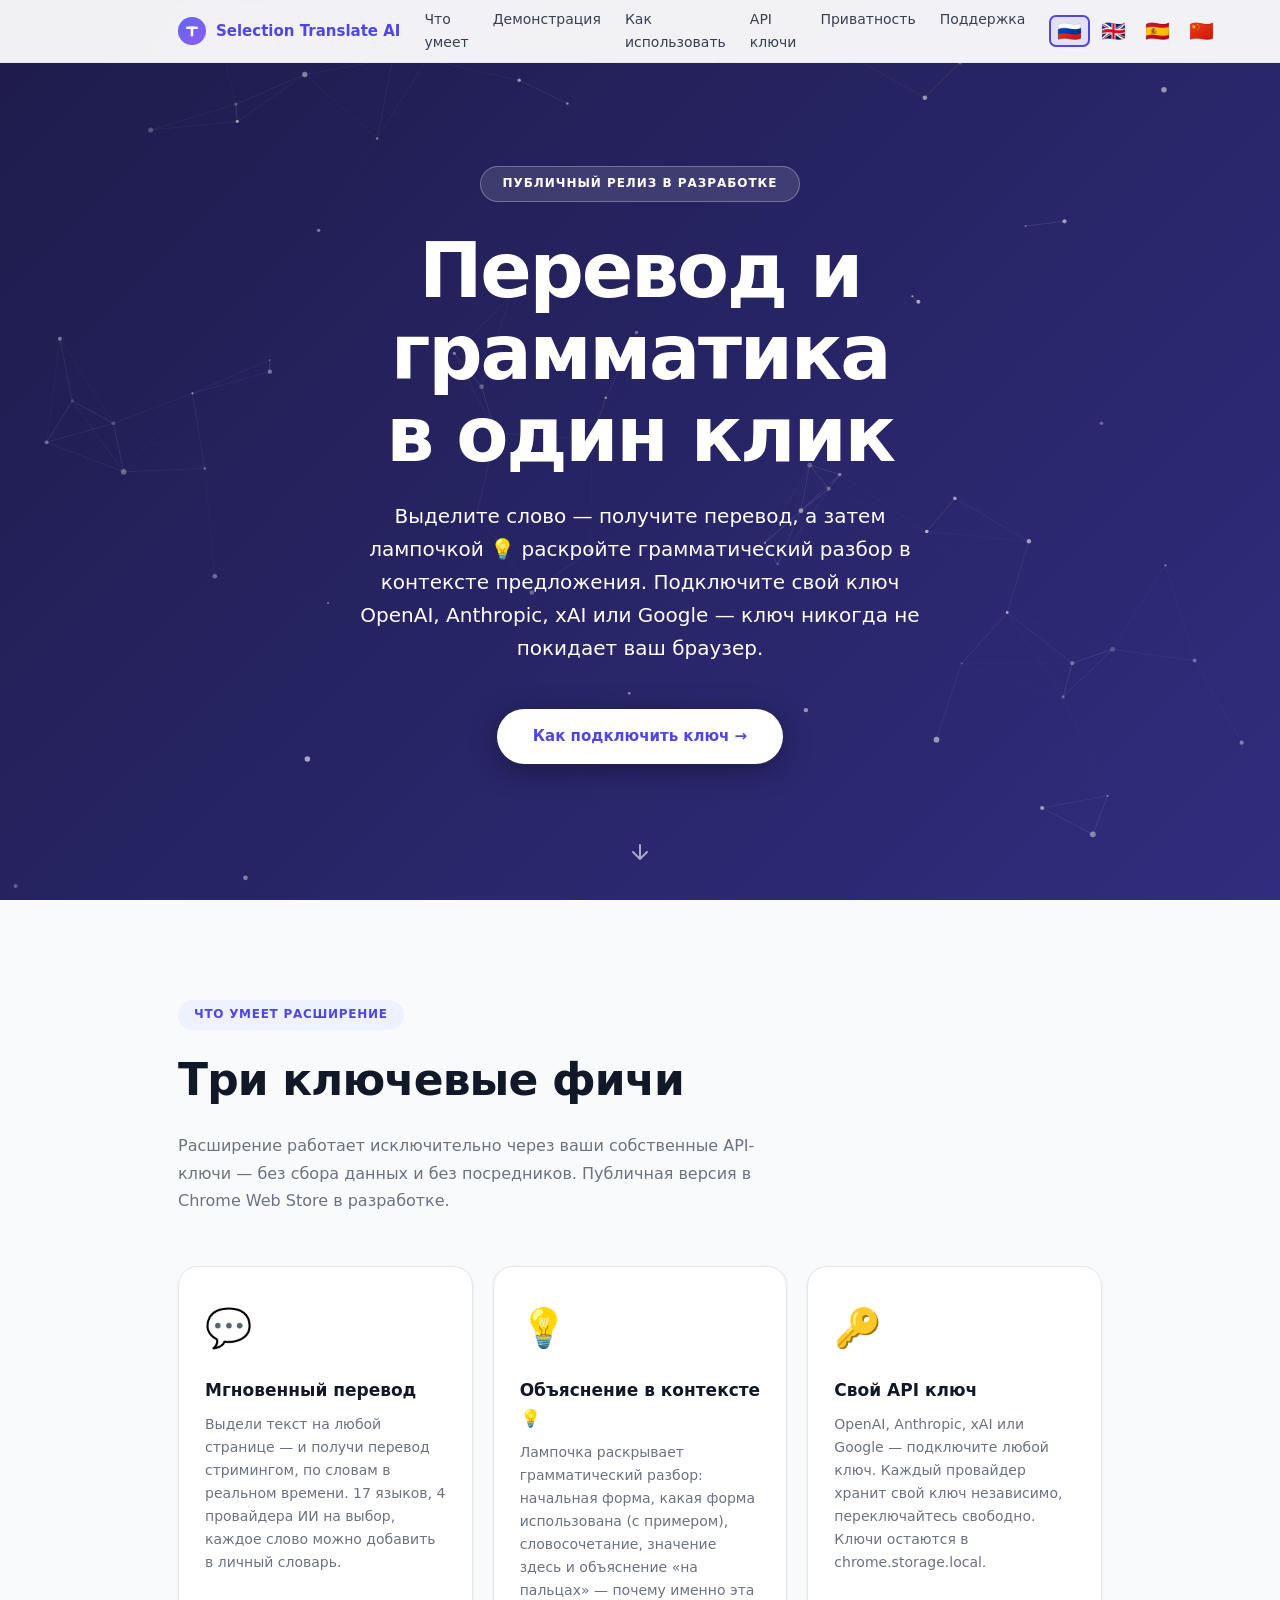
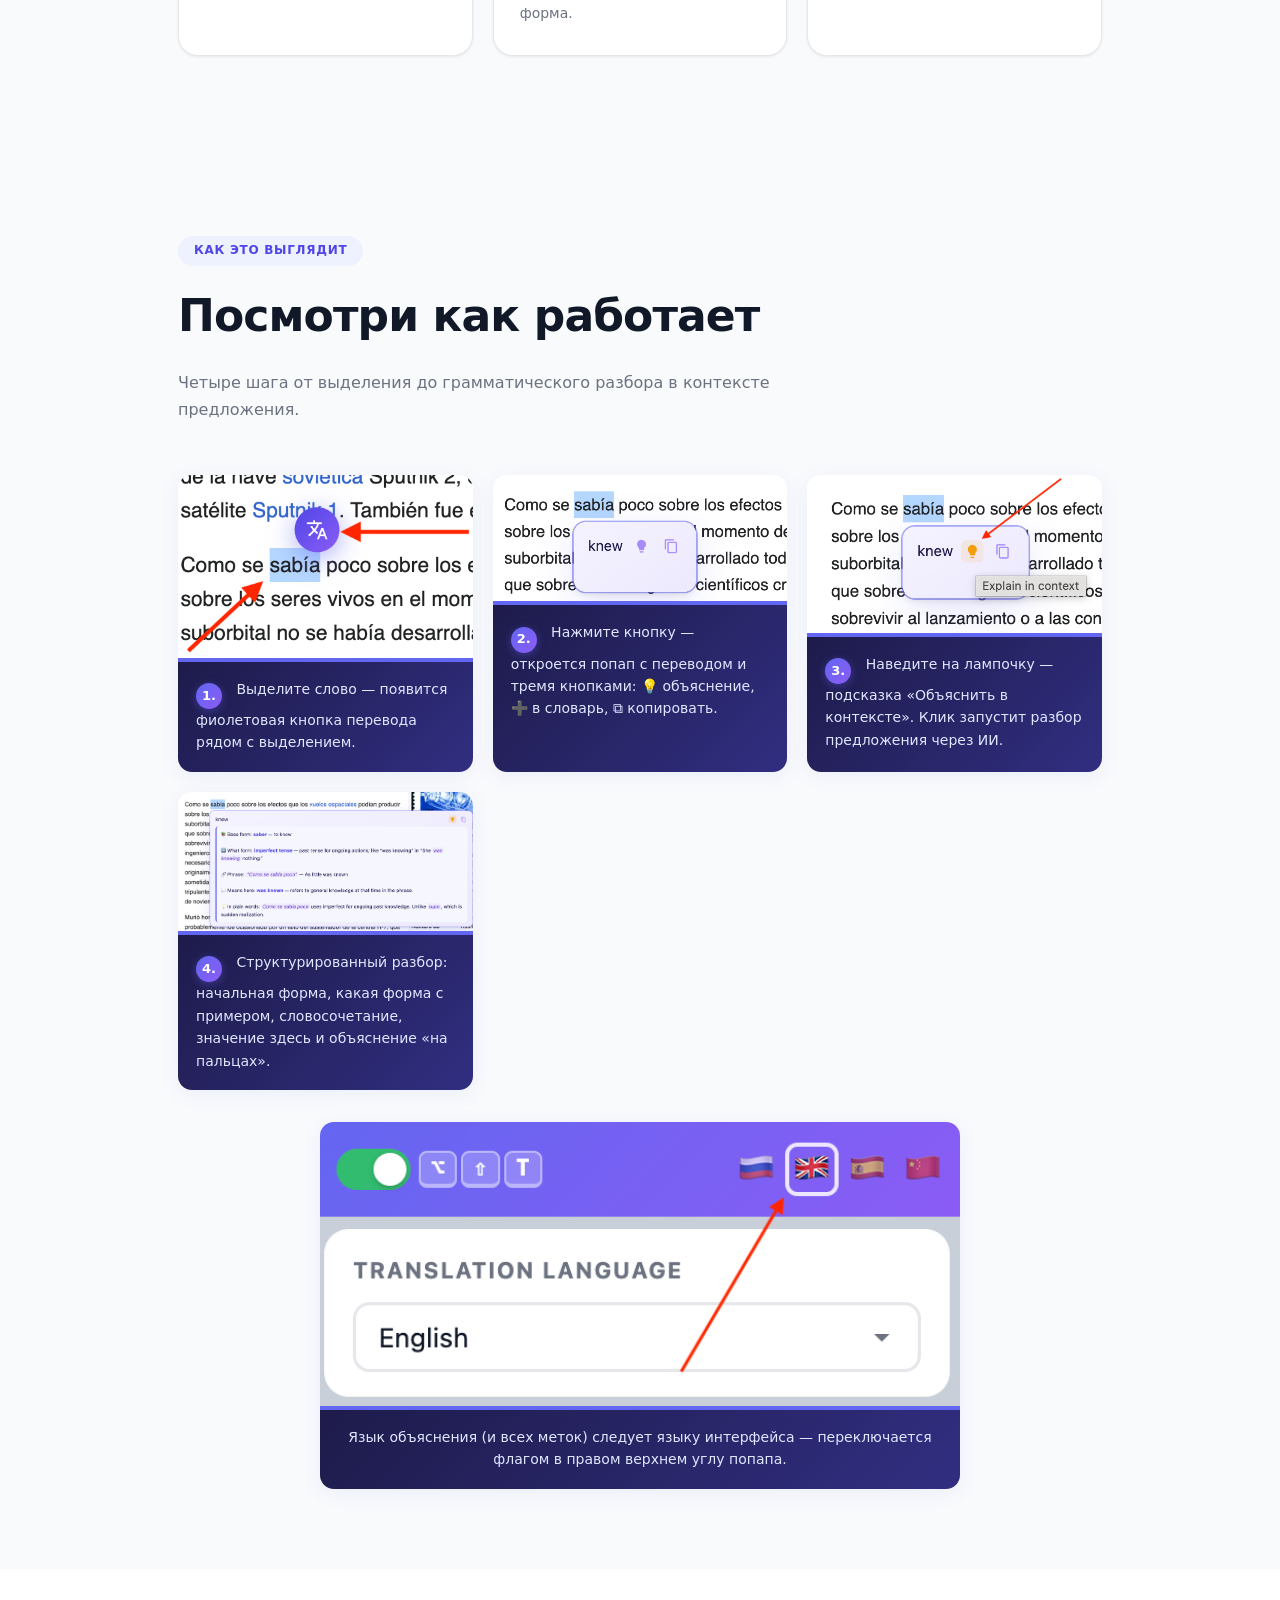
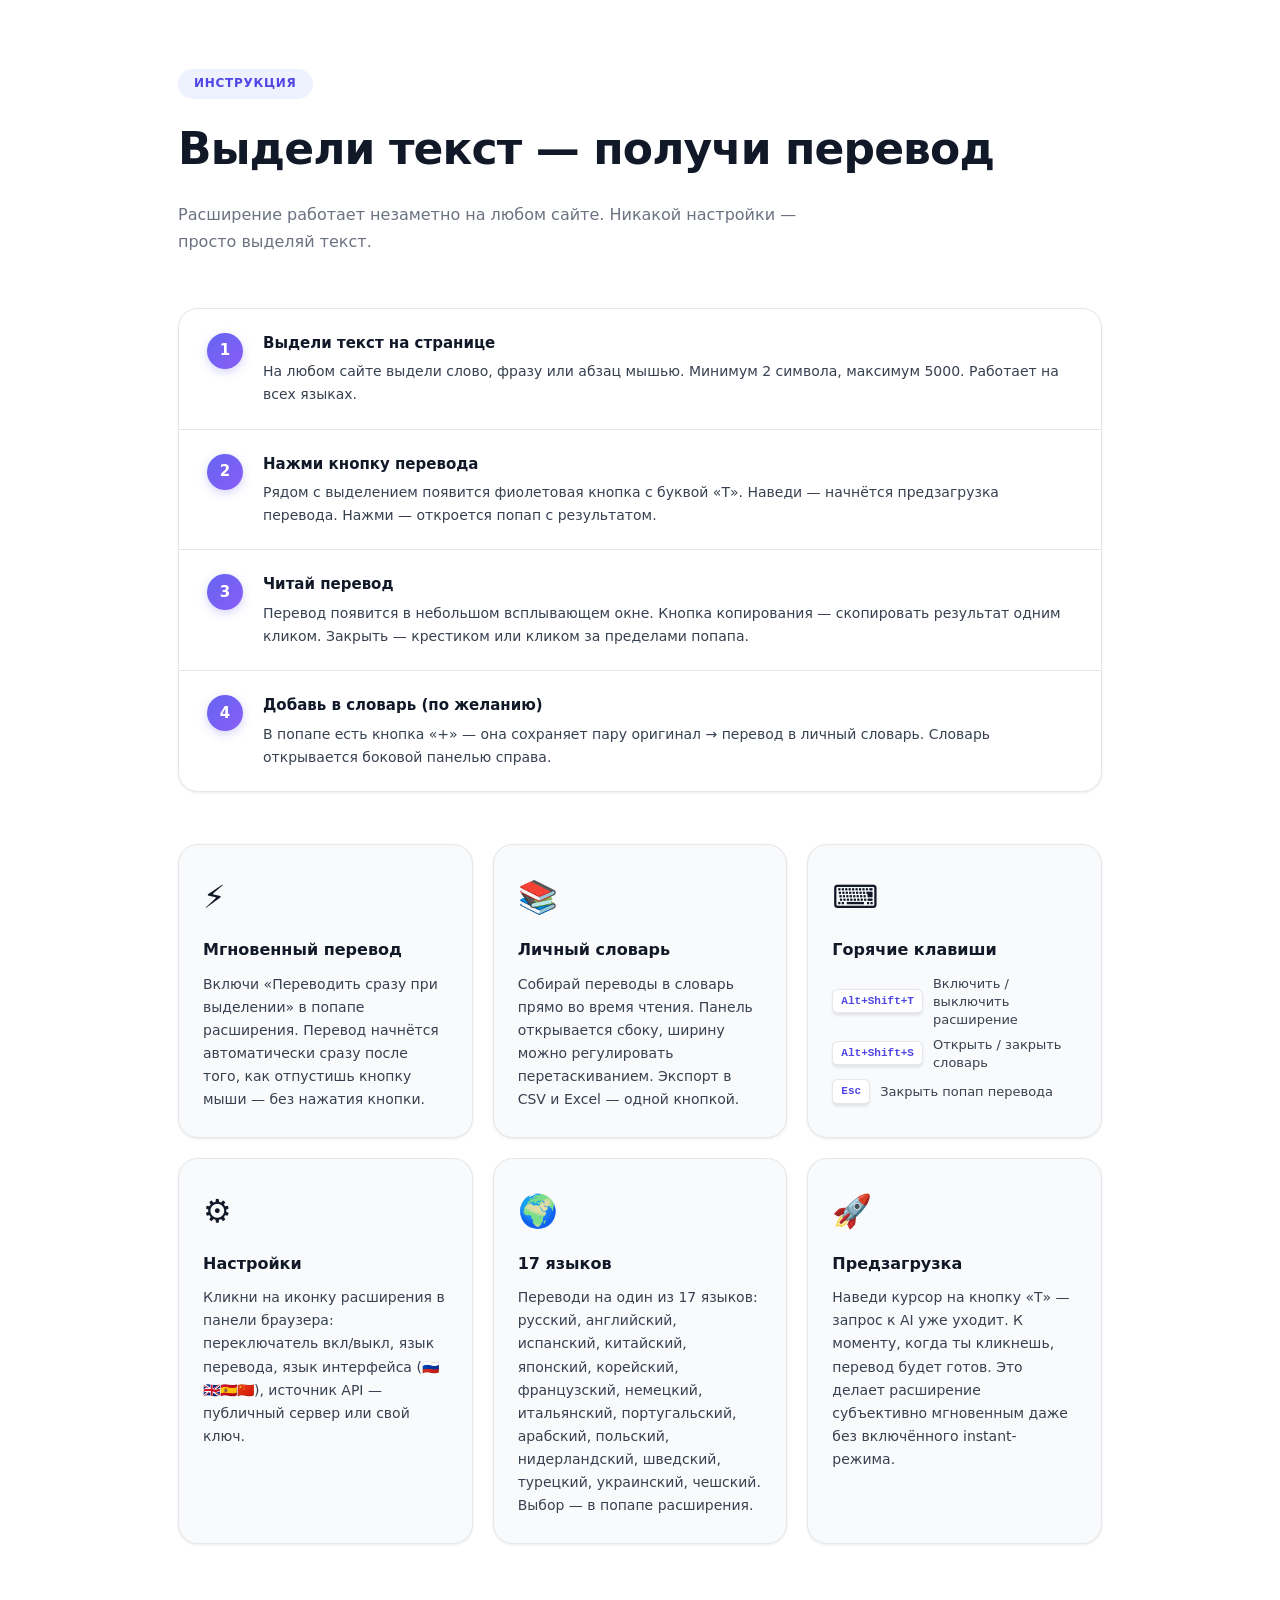
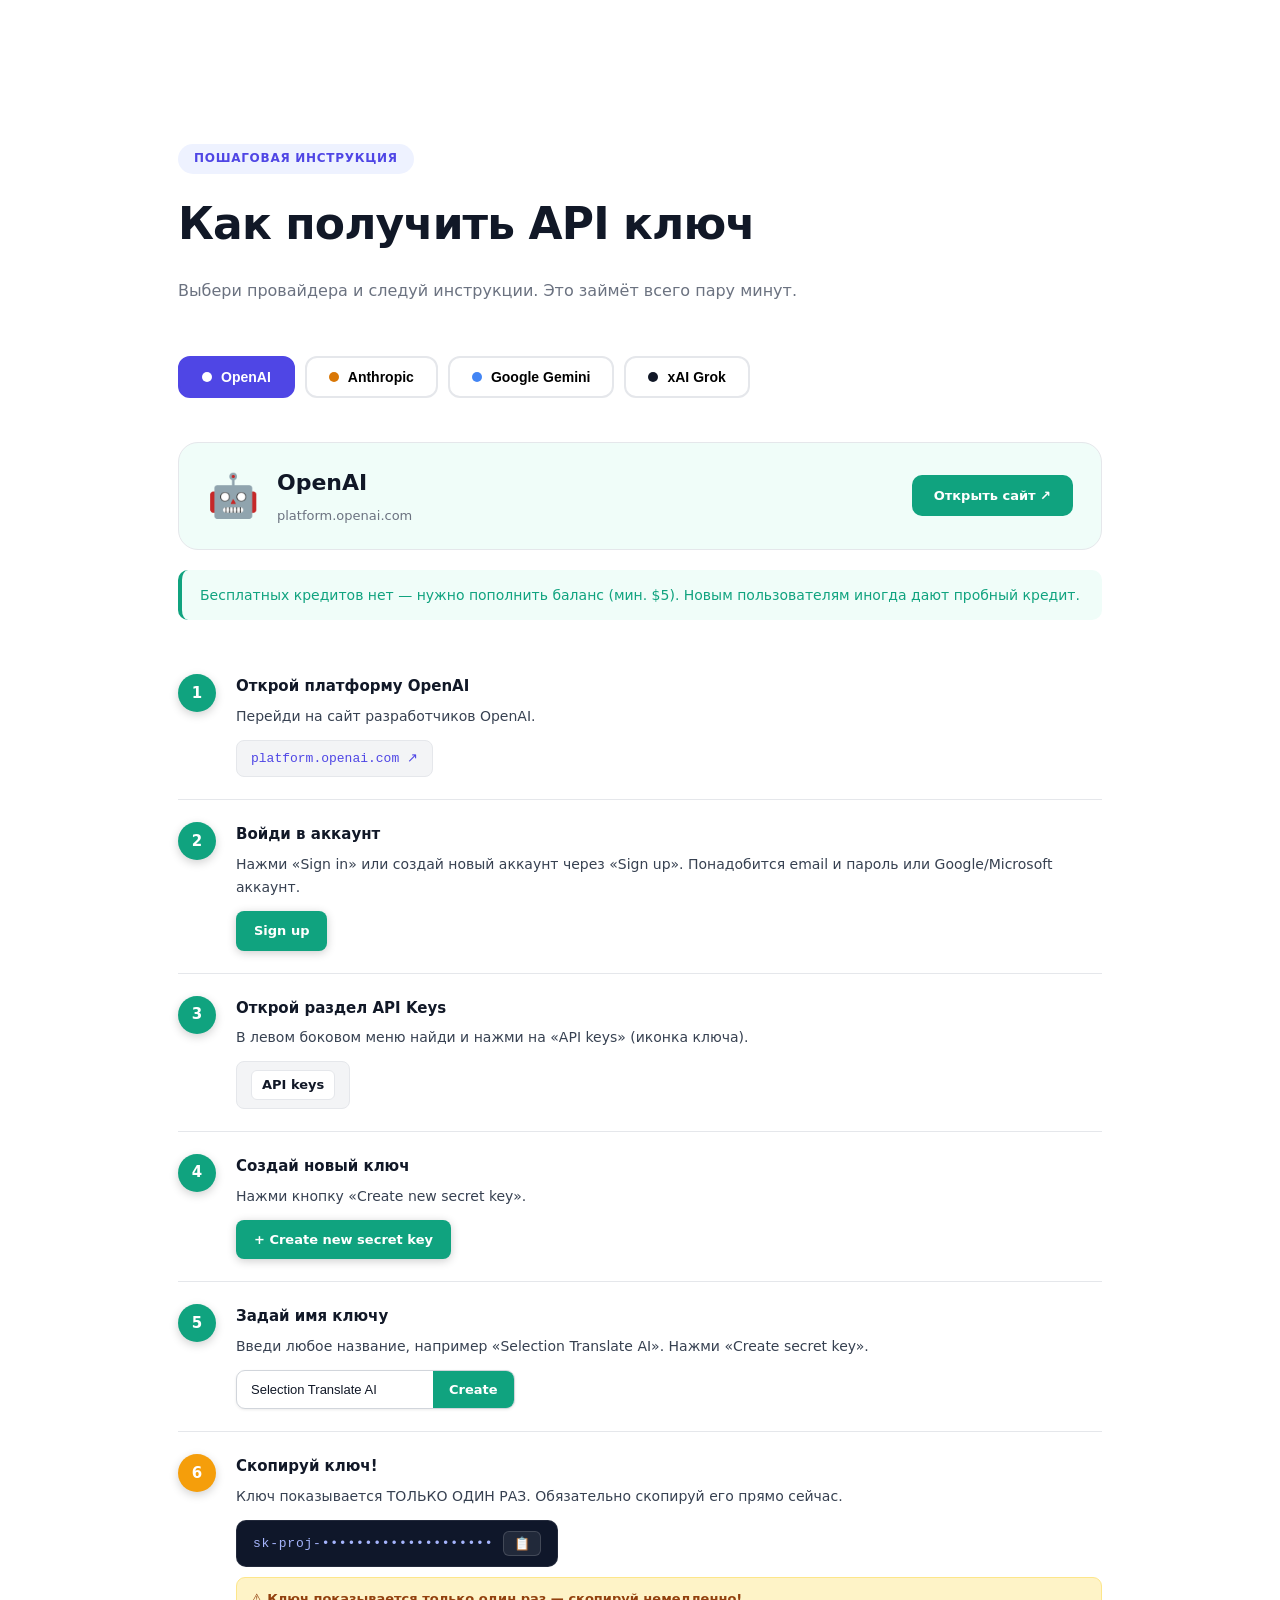
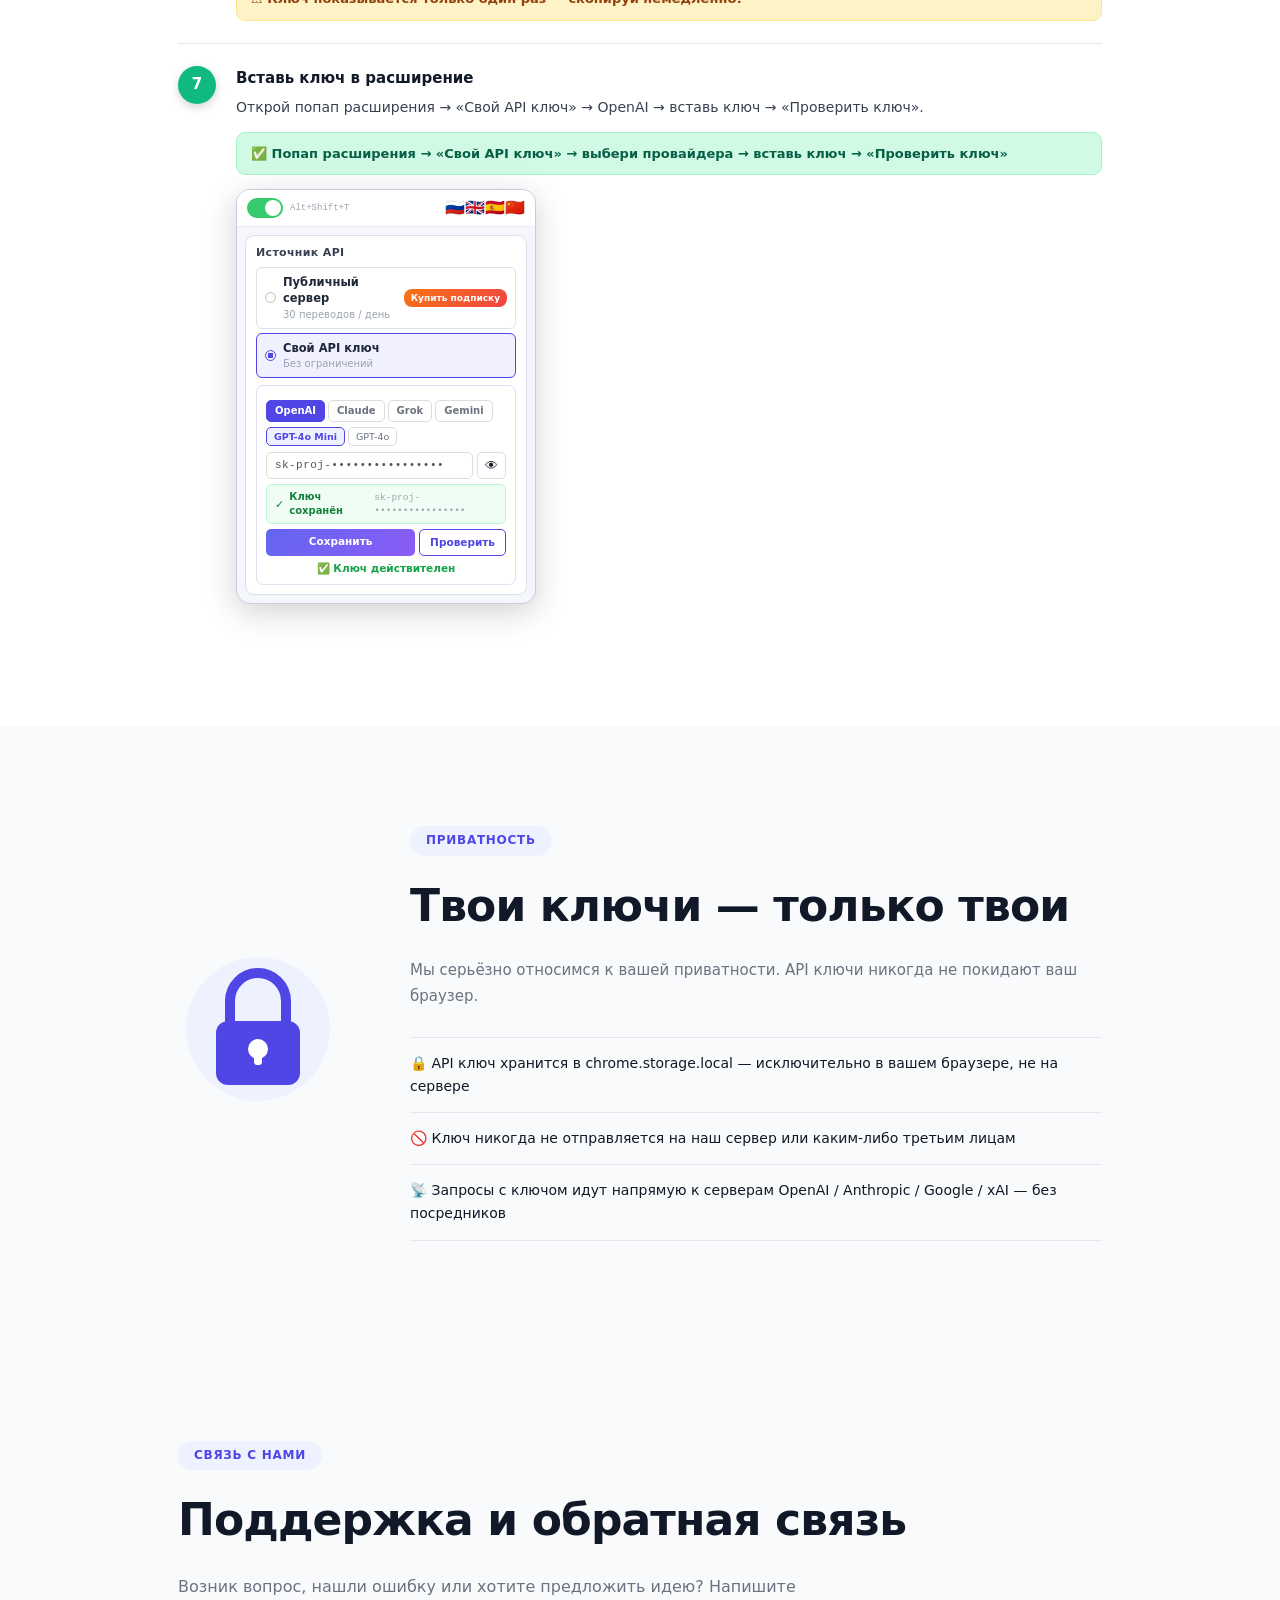
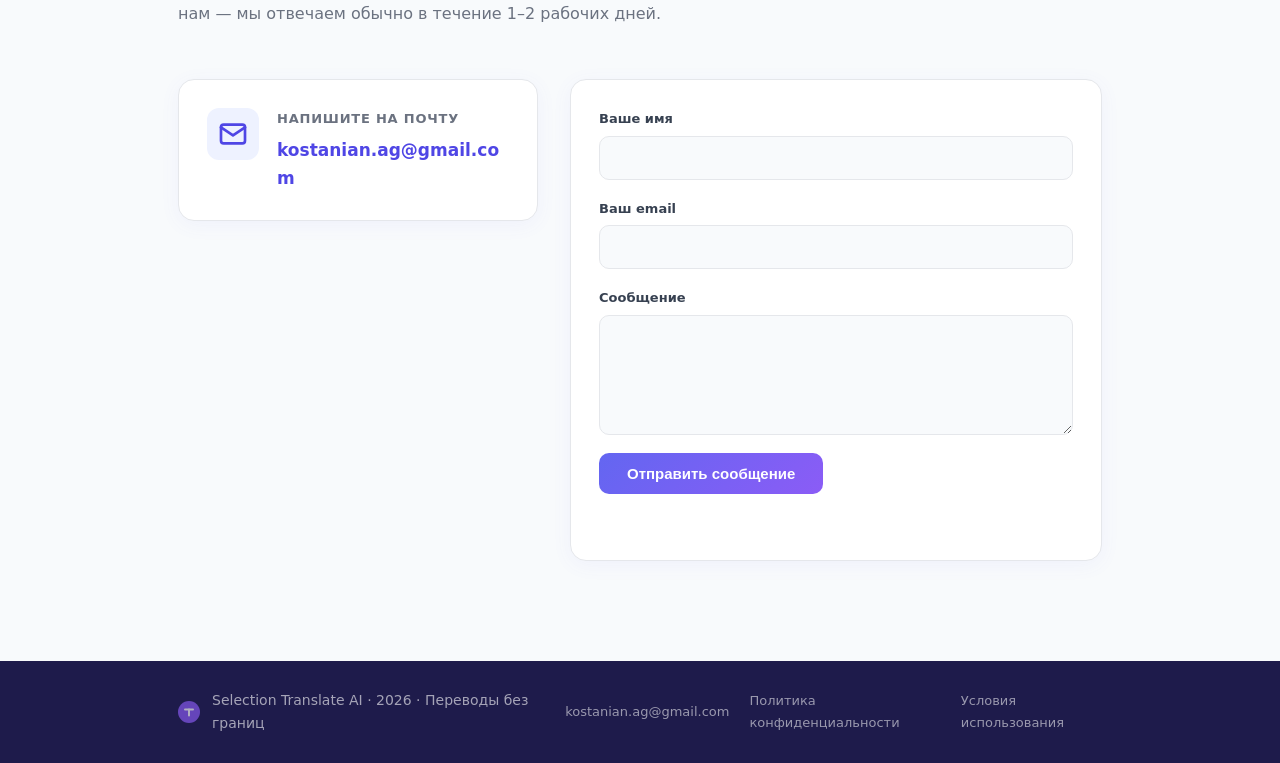
==== commit 629c8b13: "Add Support section with contact info and feedback form Co-Authored-By: Claude Opus 4.7 (1M context)" ====
--- a/index.html
+++ b/index.html
@@ -44,6 +44,7 @@
         <a href="#howto" data-i18n="nav_howto"></a>
         <a href="#guide" data-i18n="nav_guide"></a>
         <a href="#privacy" data-i18n="nav_privacy"></a>
+        <a href="#support" data-i18n="nav_support"></a>
       </div>
       <div class="lang-switch">
         <button class="lang-btn active" data-lang="ru" title="Русский" aria-label="Русский">&#127479;&#127482;</button>
@@ -267,6 +268,55 @@
       </div>
     </div>
   </section>
+
+  <!-- ══ Support ══════════════════════════════════════════════ -->
+  <section class="support-section" id="support">
+    <div class="container">
+      <div class="section-tag reveal" data-i18n="support_tag"></div>
+      <h2 class="section-title reveal" data-i18n="support_title"></h2>
+      <p class="section-sub reveal" data-i18n="support_sub"></p>
+
+      <div class="support-grid reveal">
+        <div class="support-contact-card">
+          <div class="support-contact-icon">
+            <svg width="32" height="32" viewBox="0 0 24 24" fill="none" stroke="currentColor" stroke-width="2" stroke-linecap="round" stroke-linejoin="round">
+              <rect x="3" y="5" width="18" height="14" rx="2"/>
+              <path d="m3 7 9 6 9-6"/>
+            </svg>
+          </div>
+          <div class="support-contact-body">
+            <div class="support-contact-label" data-i18n="support_email_label"></div>
+            <a href="mailto:kostanian.ag@gmail.com" class="support-contact-email">kostanian.ag@gmail.com</a>
+          </div>
+        </div>
+
+        <form class="support-form" id="support-form" action="https://formsubmit.co/kostanian.ag@gmail.com" method="POST">
+          <input type="hidden" name="_subject" value="Selection Translate AI — Support request">
+          <input type="hidden" name="_captcha" value="false">
+          <input type="hidden" name="_template" value="table">
+          <input type="text" name="_honey" style="display:none" tabindex="-1" autocomplete="off">
+
+          <div class="support-field">
+            <label for="support-name" data-i18n="support_name_label"></label>
+            <input type="text" id="support-name" name="name" required>
+          </div>
+
+          <div class="support-field">
+            <label for="support-email" data-i18n="support_email_field_label"></label>
+            <input type="email" id="support-email" name="email" required>
+          </div>
+
+          <div class="support-field">
+            <label for="support-message" data-i18n="support_message_label"></label>
+            <textarea id="support-message" name="message" rows="5" required></textarea>
+          </div>
+
+          <button type="submit" class="support-submit" data-i18n="support_submit"></button>
+          <div class="support-status" id="support-status" aria-live="polite"></div>
+        </form>
+      </div>
+    </div>
+  </section>
   </main>
 
   <!-- ══ Footer ═══════════════════════════════════════════════ -->
--- a/style.css
+++ b/style.css
@@ -659,6 +659,101 @@
 .privacy-list li:first-child { border-top: 1px solid var(--border); }
 .privacy-list li::before { content: ""; display: none; }
 
+/* ══ Support section ════════════════════════════════════════ */
+.support-section { padding: 100px 0; background: var(--bg-alt, #f8fafc); }
+.support-grid {
+  display: grid;
+  grid-template-columns: minmax(260px, 360px) 1fr;
+  gap: 32px;
+  align-items: start;
+  max-width: 1040px;
+}
+.support-contact-card {
+  background: white;
+  border: 1px solid var(--border);
+  border-radius: 16px;
+  padding: 28px;
+  display: flex;
+  gap: 18px;
+  align-items: flex-start;
+  box-shadow: 0 4px 20px rgba(99, 102, 241, 0.06);
+}
+.support-contact-icon {
+  flex-shrink: 0;
+  width: 52px; height: 52px;
+  border-radius: 12px;
+  background: var(--brand-light);
+  color: var(--brand);
+  display: flex; align-items: center; justify-content: center;
+}
+.support-contact-label {
+  font-size: 13px; font-weight: 700; text-transform: uppercase;
+  letter-spacing: 0.06em; color: var(--text-muted);
+  margin-bottom: 6px;
+}
+.support-contact-email {
+  font-size: 17px; font-weight: 600;
+  color: var(--brand); word-break: break-all;
+  transition: color var(--ease);
+}
+.support-contact-email:hover { color: var(--brand-dark, #4338ca); }
+.support-form {
+  background: white;
+  border: 1px solid var(--border);
+  border-radius: 16px;
+  padding: 28px;
+  display: flex; flex-direction: column; gap: 18px;
+  box-shadow: 0 4px 20px rgba(99, 102, 241, 0.06);
+}
+.support-field { display: flex; flex-direction: column; gap: 6px; }
+.support-field label {
+  font-size: 13px; font-weight: 600; color: var(--text-2, #334155);
+}
+.support-field input,
+.support-field textarea {
+  width: 100%;
+  padding: 12px 14px;
+  border: 1px solid var(--border);
+  border-radius: 10px;
+  font-size: 15px; font-family: inherit;
+  background: #f8fafc;
+  color: var(--text, #0f172a);
+  transition: border-color var(--ease), background var(--ease);
+}
+.support-field input:focus,
+.support-field textarea:focus {
+  outline: none;
+  border-color: var(--brand);
+  background: white;
+  box-shadow: 0 0 0 3px rgba(99, 102, 241, 0.12);
+}
+.support-field textarea { resize: vertical; min-height: 120px; }
+.support-submit {
+  align-self: flex-start;
+  padding: 12px 28px;
+  background: linear-gradient(135deg, #6366f1 0%, #8b5cf6 100%);
+  color: white;
+  border: none;
+  border-radius: 10px;
+  font-size: 15px; font-weight: 600;
+  cursor: pointer;
+  transition: transform var(--ease), box-shadow var(--ease), opacity var(--ease);
+}
+.support-submit:hover:not(:disabled) {
+  transform: translateY(-1px);
+  box-shadow: 0 6px 20px rgba(99, 102, 241, 0.35);
+}
+.support-submit:disabled { opacity: 0.6; cursor: not-allowed; }
+.support-status {
+  font-size: 14px; line-height: 1.5; min-height: 20px;
+  color: var(--text-muted);
+}
+.support-status.success { color: #059669; }
+.support-status.error   { color: #dc2626; }
+@media (max-width: 820px) {
+  .support-grid { grid-template-columns: 1fr; }
+}
+
 /* ══ Footer ═════════════════════════════════════════════════ */
 .footer { padding: 28px 0; background: #1e1b4b; }
 .footer-inner {
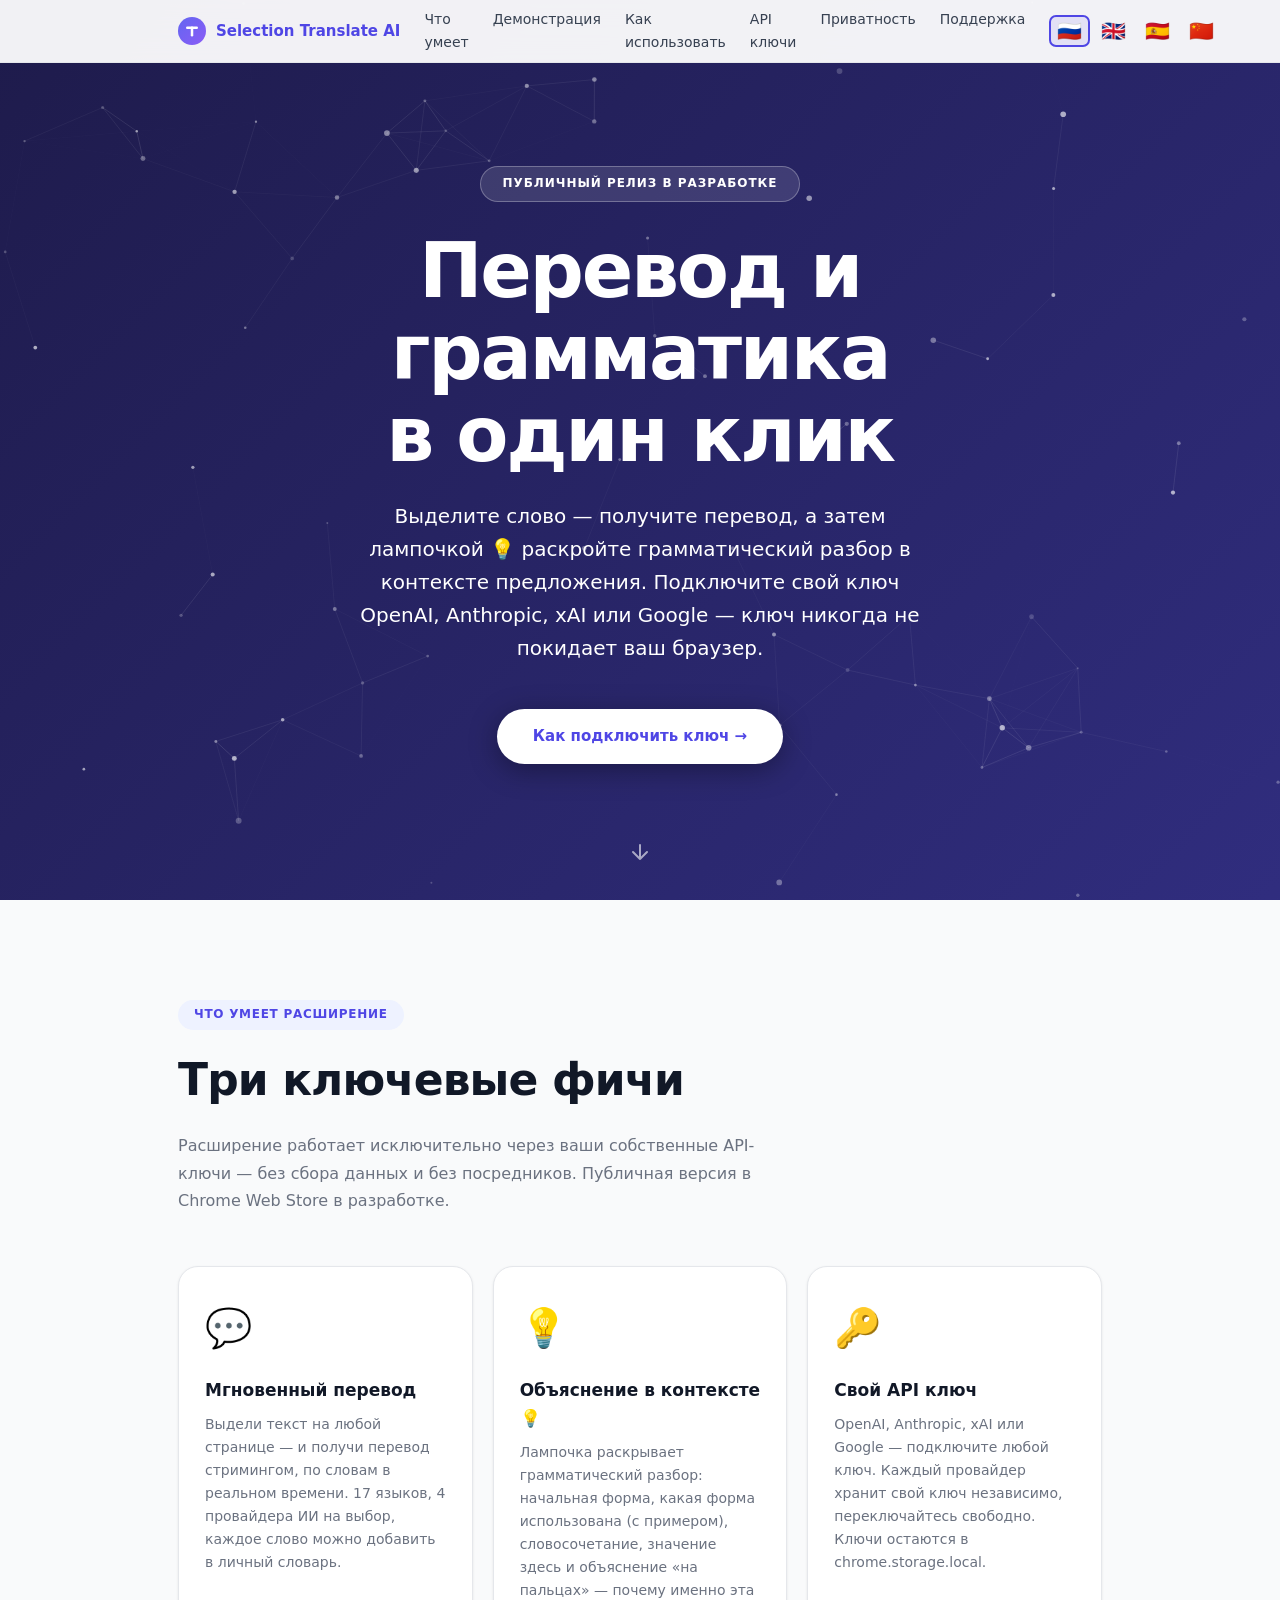
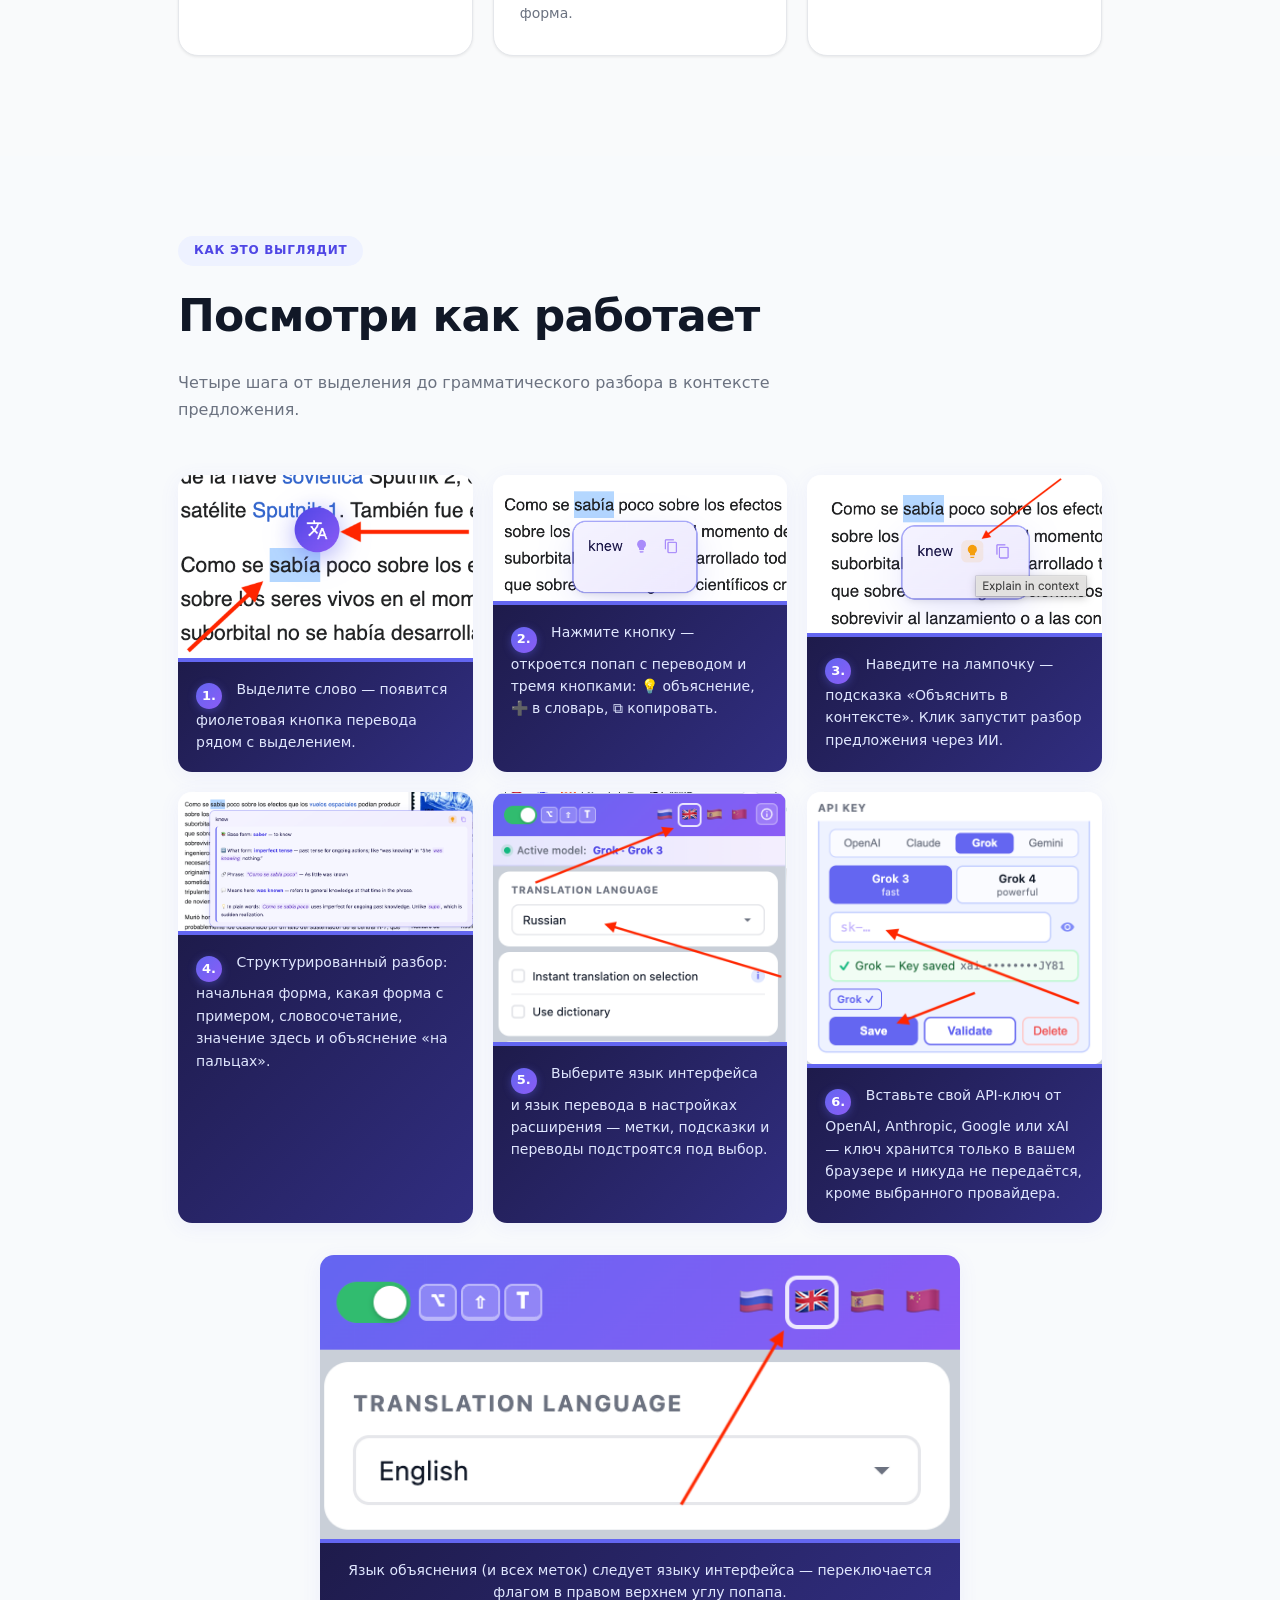
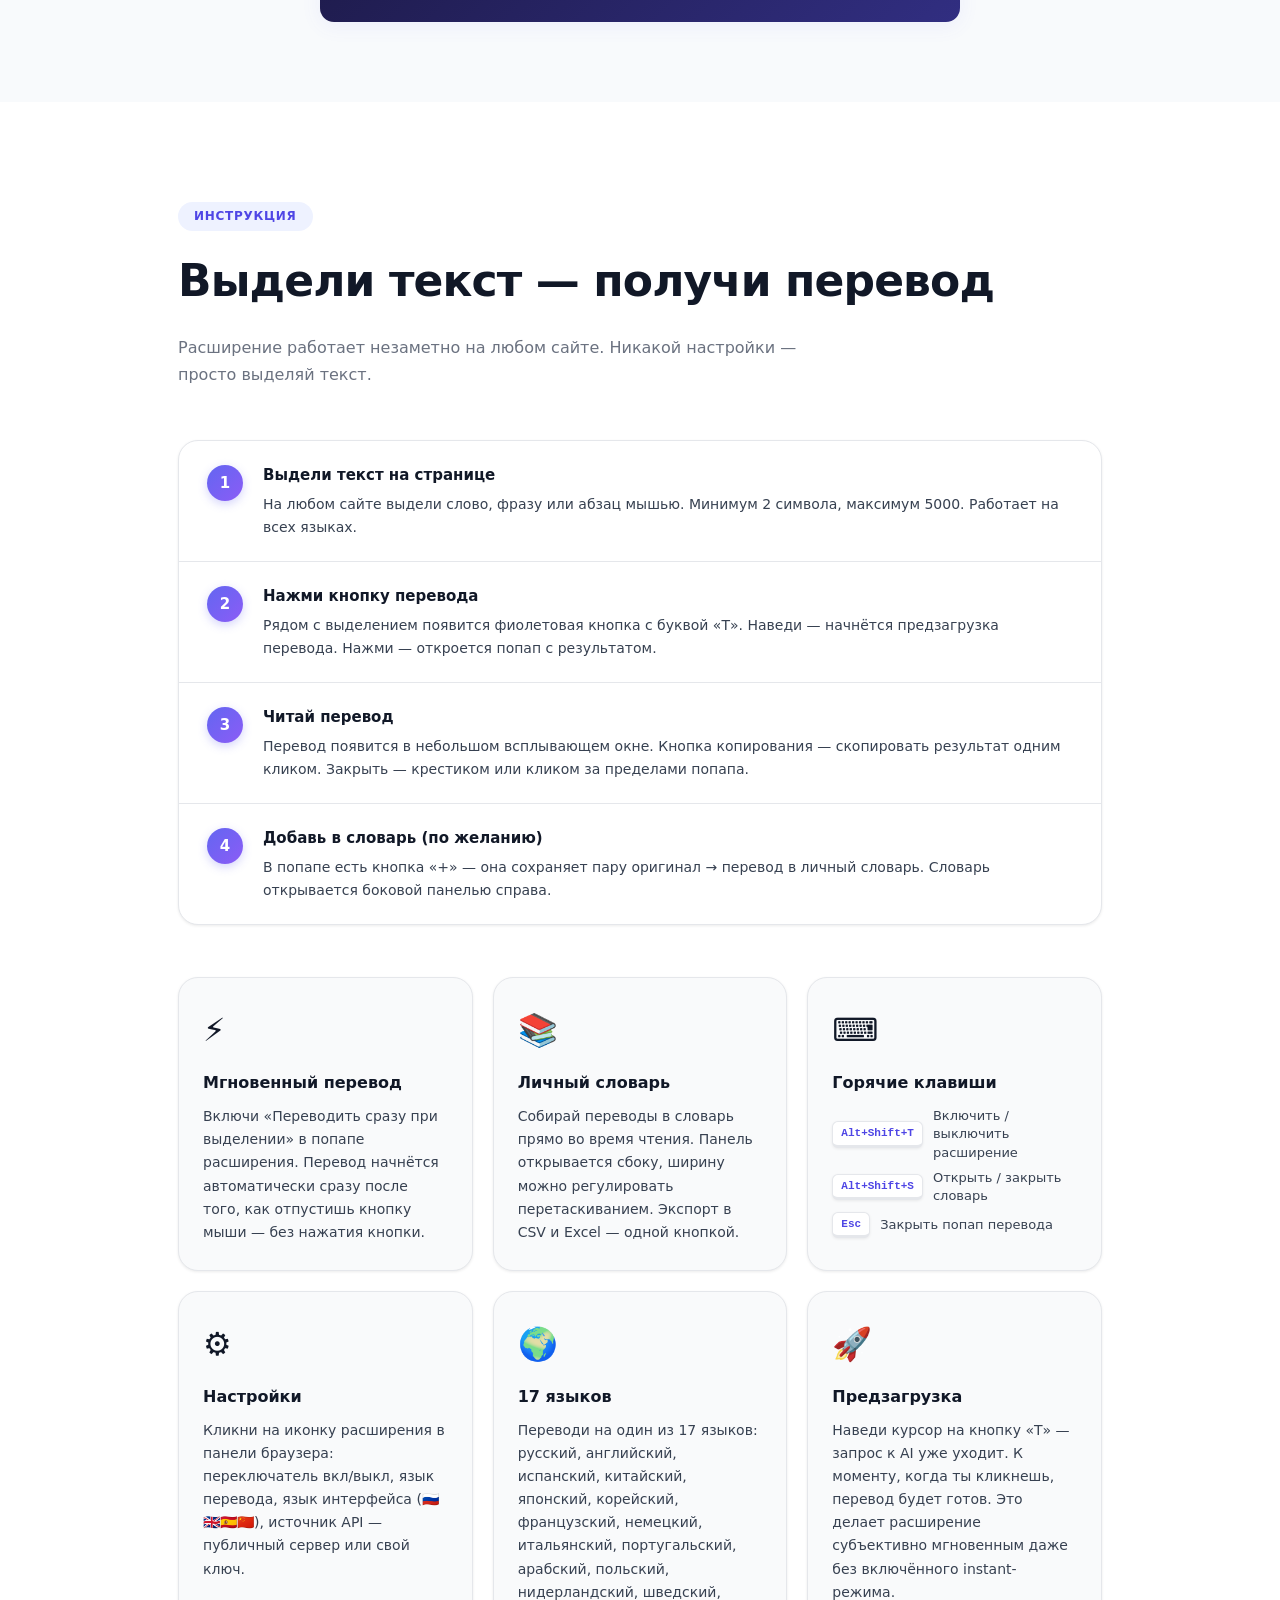
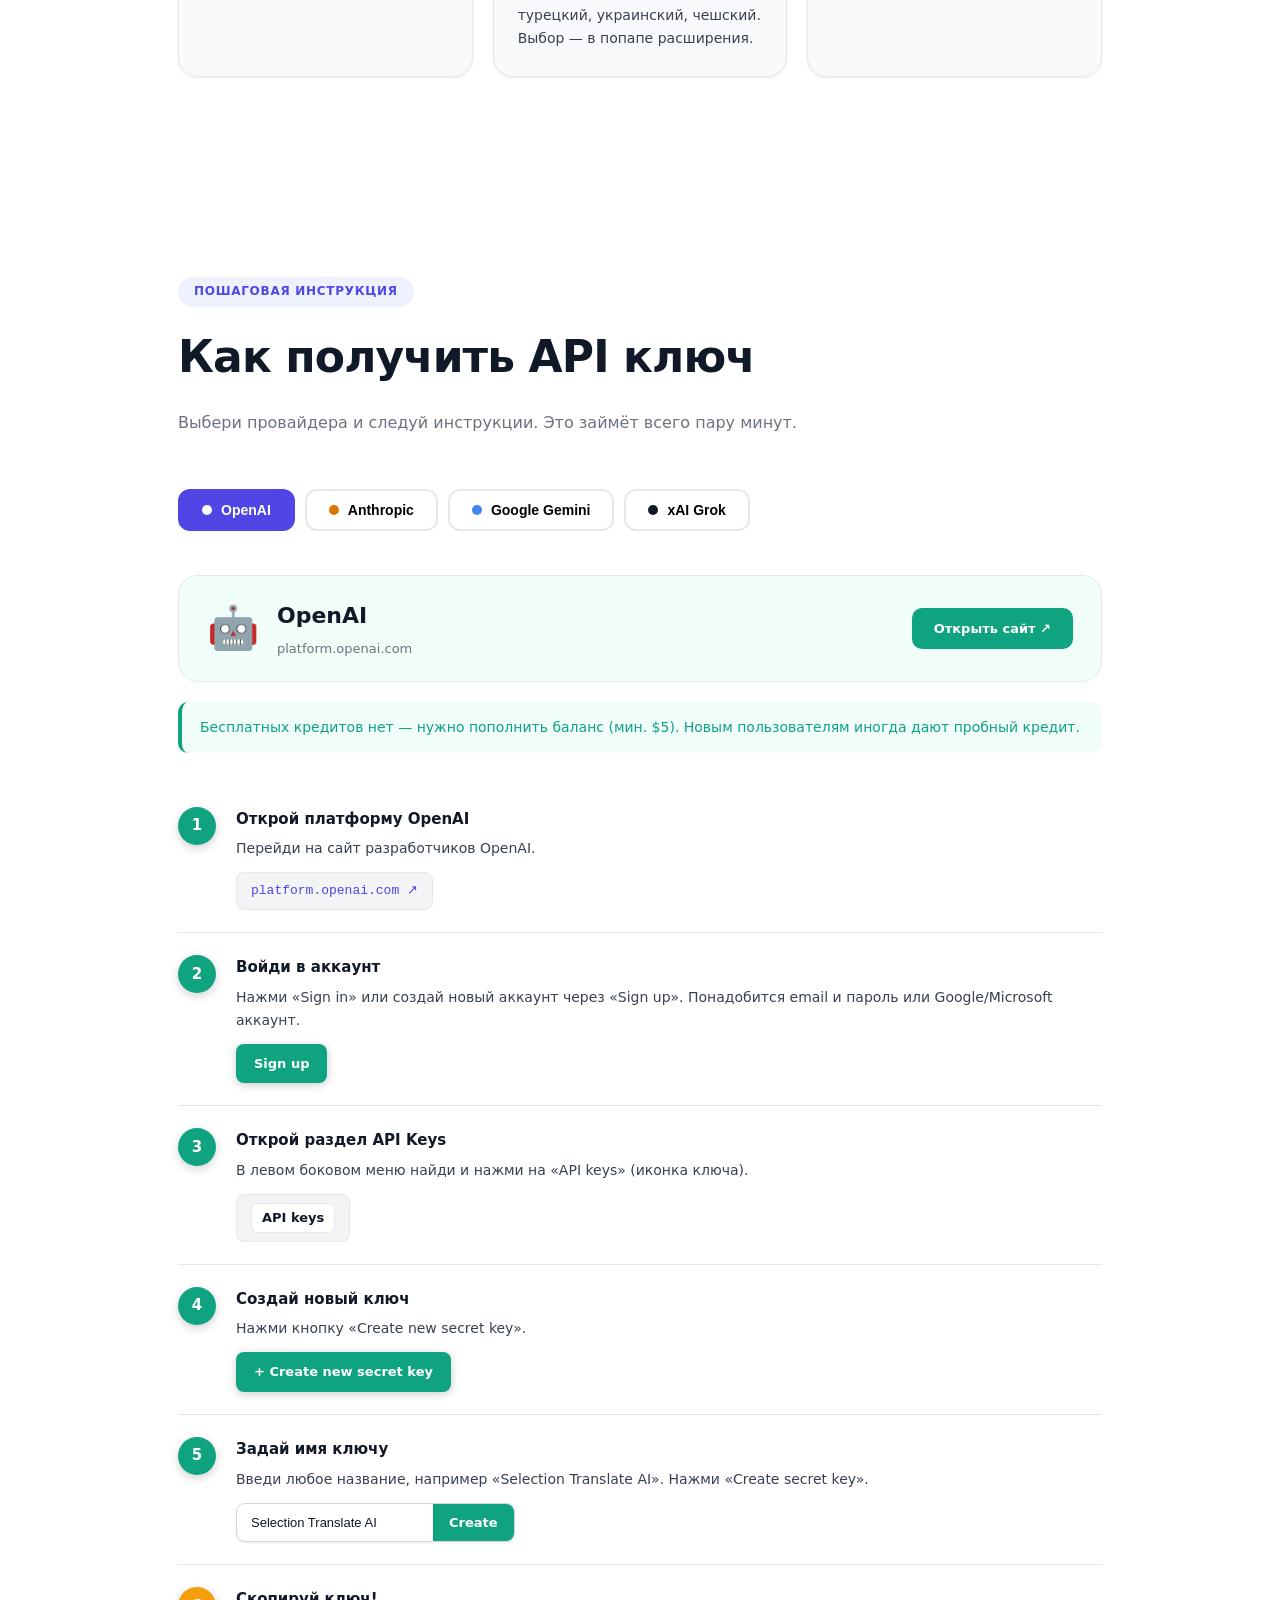
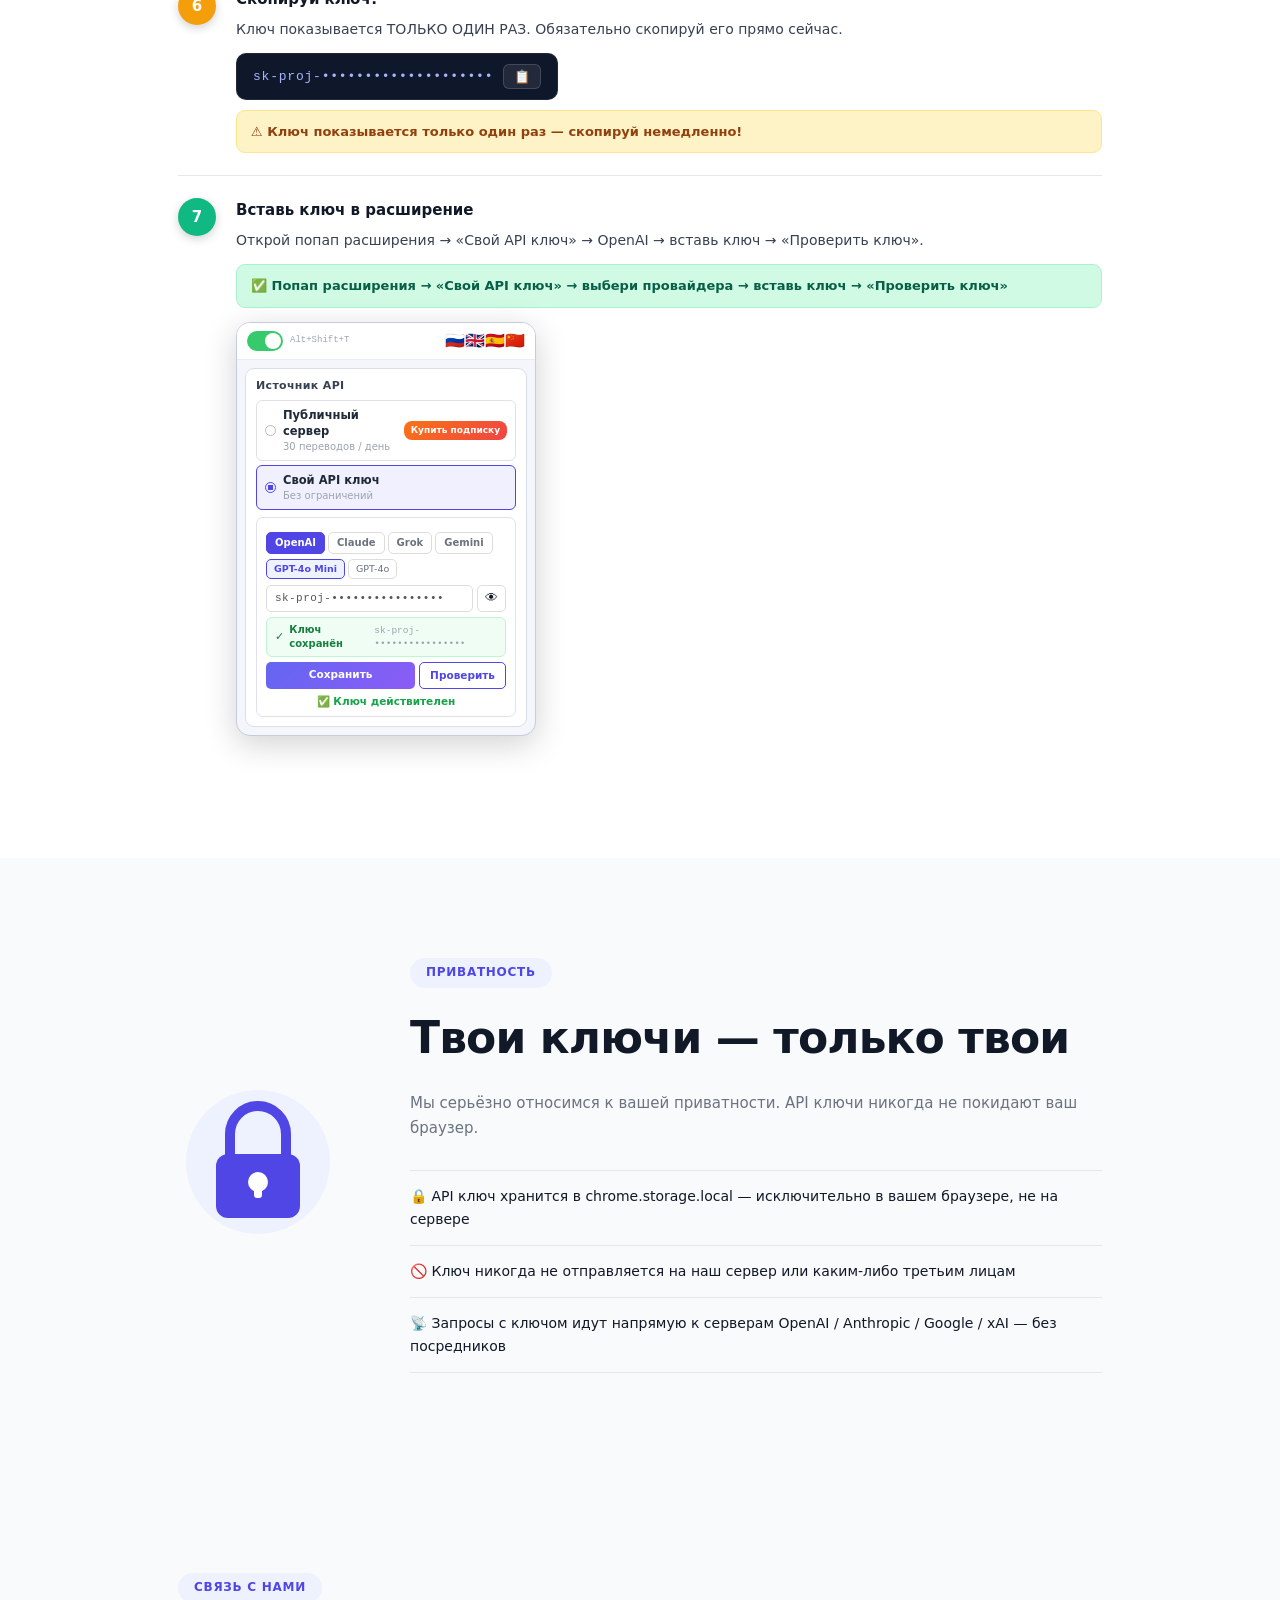
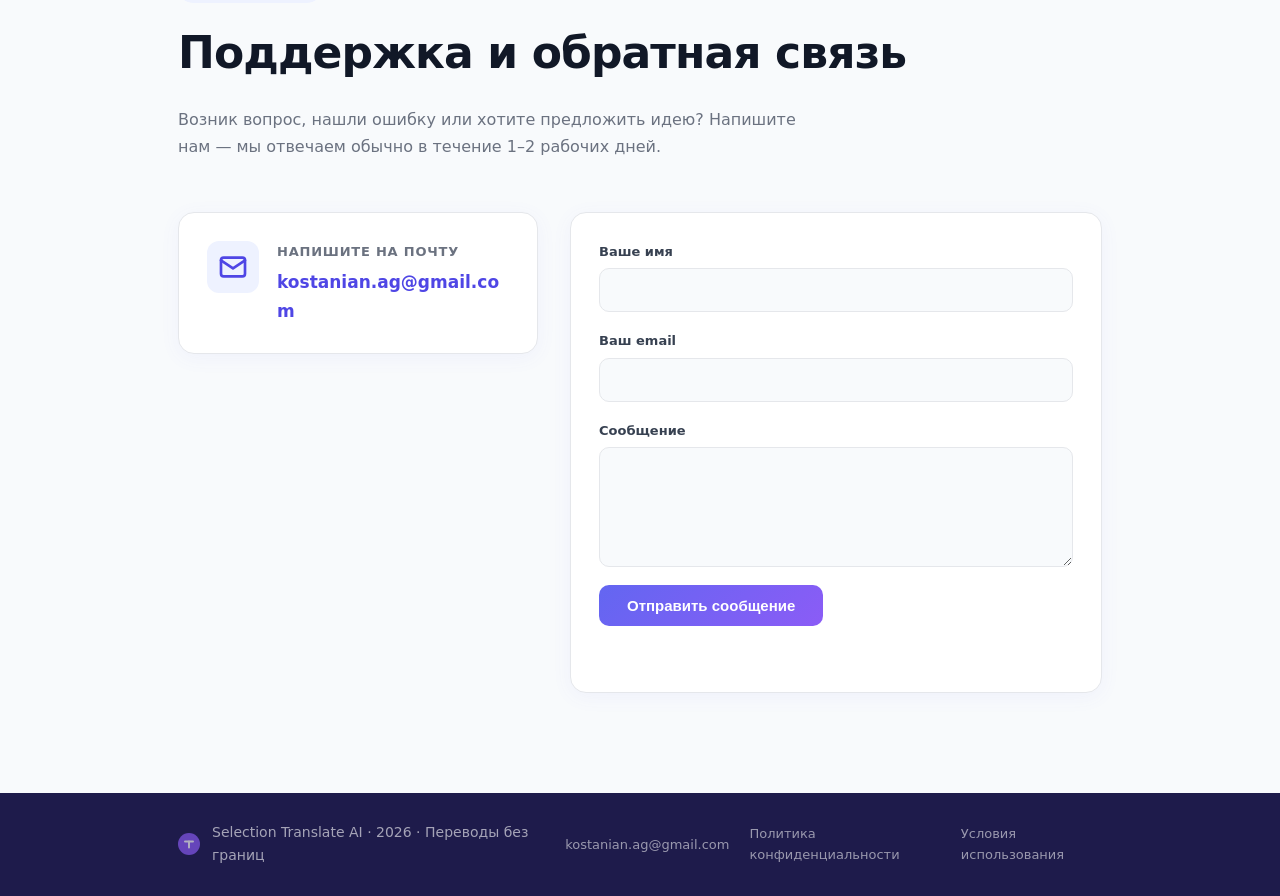
==== commit 534ce9a9: "Add setup screenshots (language and API key) to walkthrough Co-Authored-By: Claude Opus 4.7 (1M cont" ====
--- a/index.html
+++ b/index.html
@@ -125,6 +125,14 @@
           <img src="screenshots/select_4.png" alt="Contextual explanation" loading="lazy" decoding="async">
           <figcaption><strong>4.</strong> <span data-i18n="walk_s4"></span></figcaption>
         </figure>
+        <figure class="walk-step reveal">
+          <img src="screenshots/select_6_choose_lang.png" alt="Choose interface and translation language" loading="lazy" decoding="async">
+          <figcaption><strong>5.</strong> <span data-i18n="walk_s6"></span></figcaption>
+        </figure>
+        <figure class="walk-step reveal">
+          <img src="screenshots/select_7_choose_api_key.png" alt="Paste your API key" loading="lazy" decoding="async">
+          <figcaption><strong>6.</strong> <span data-i18n="walk_s7"></span></figcaption>
+        </figure>
       </div>
 
       <figure class="walk-full reveal">
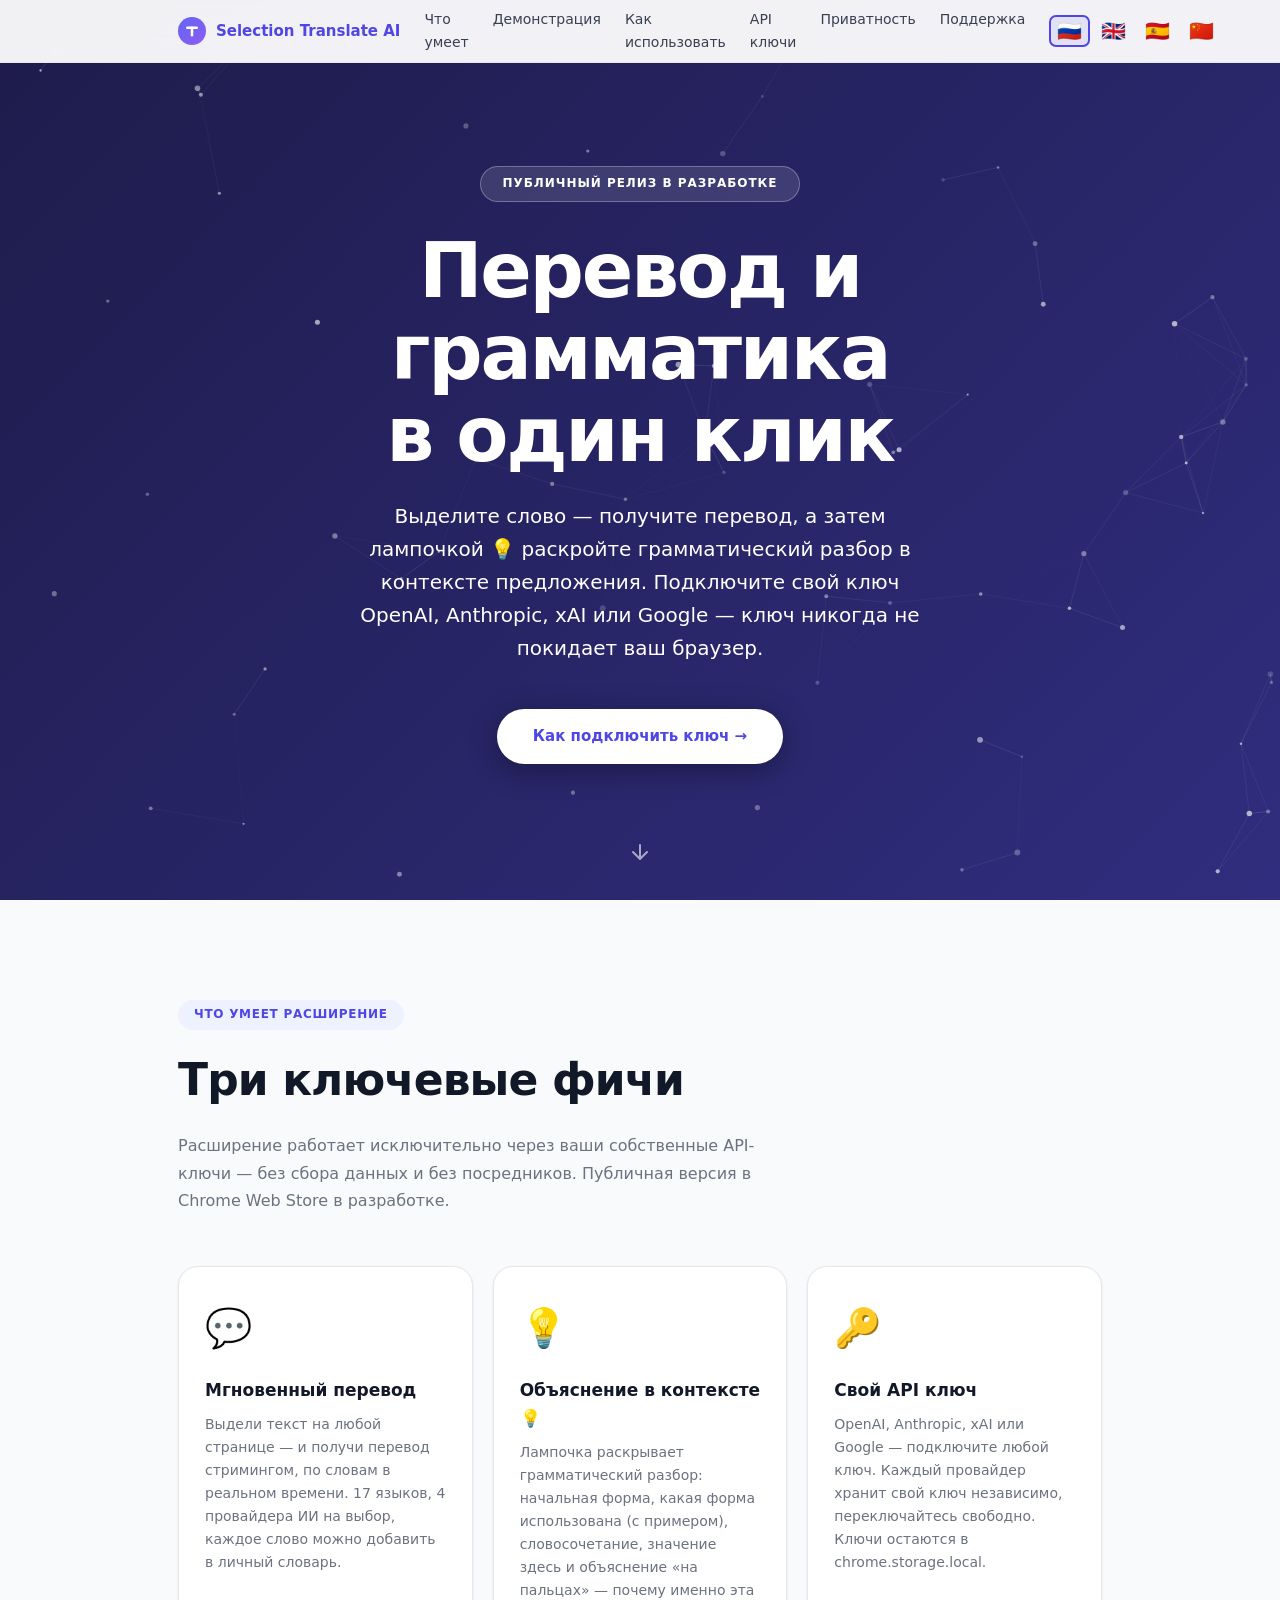
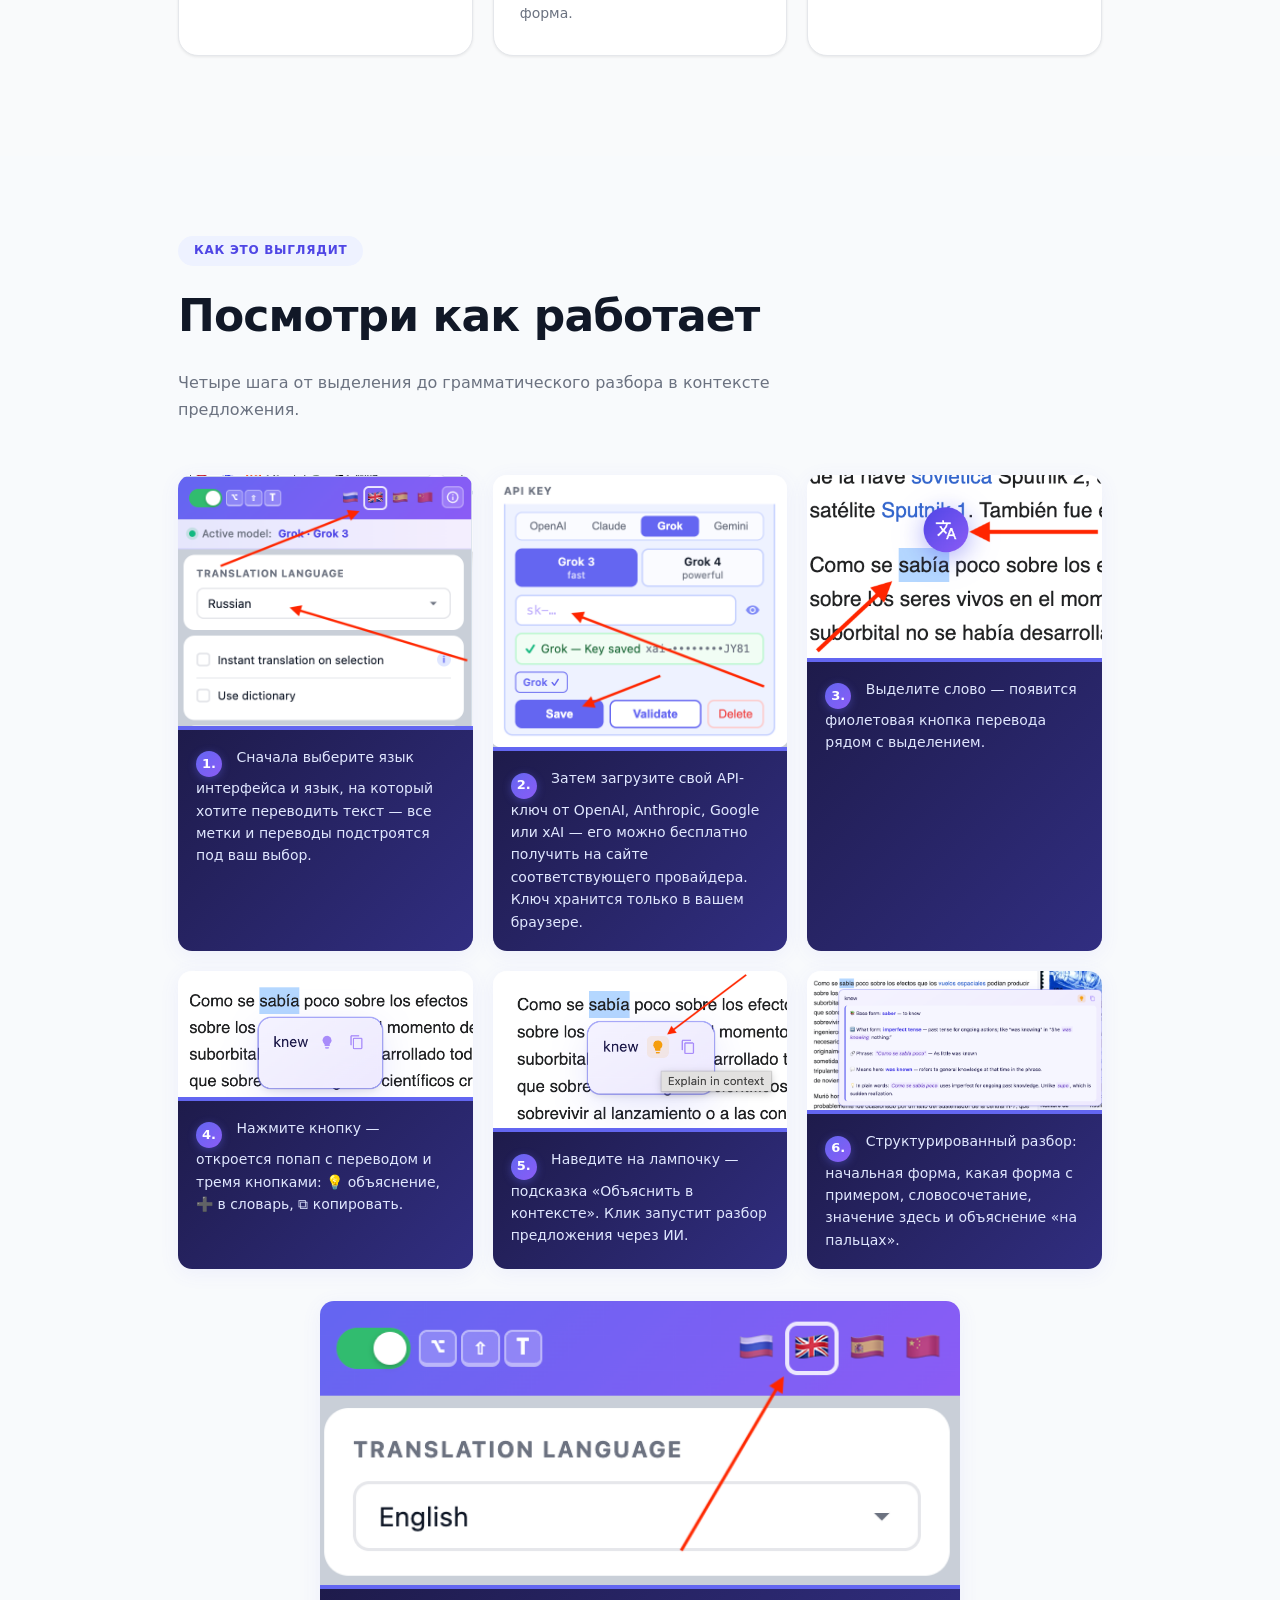
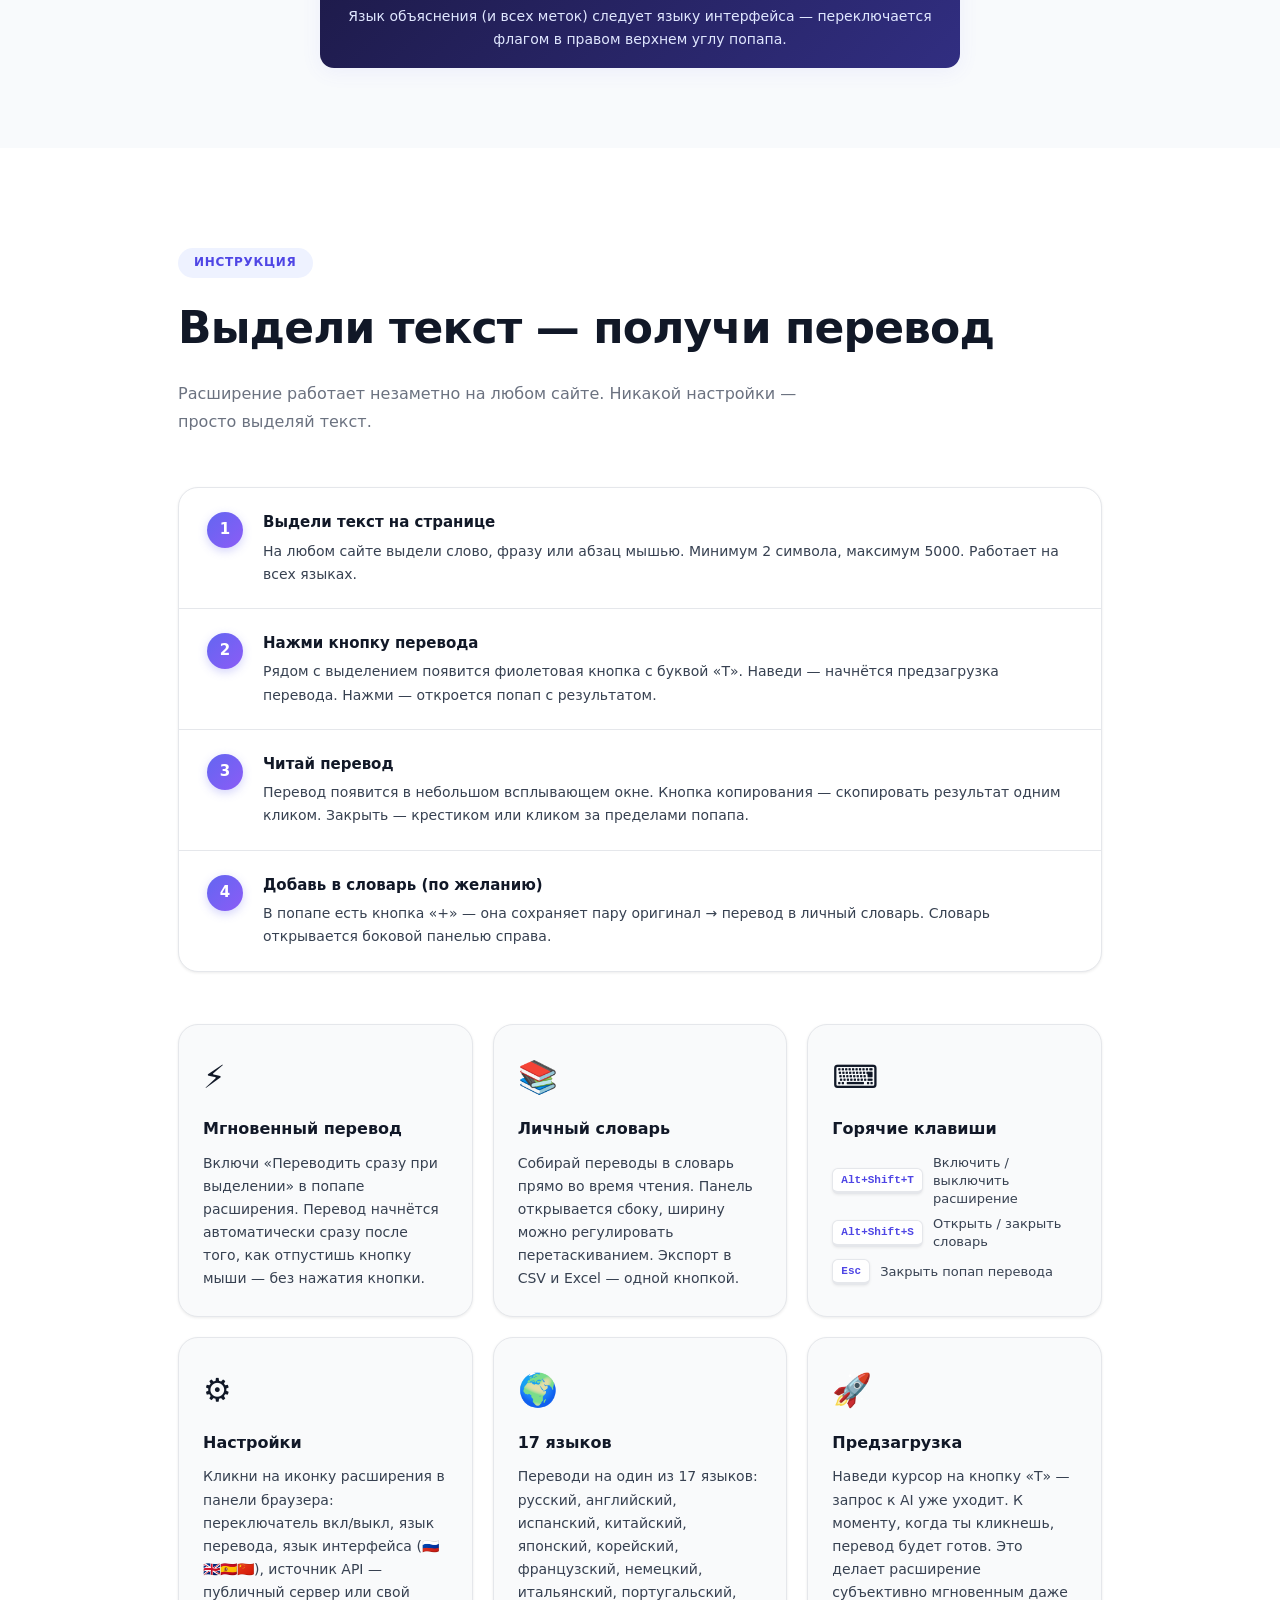
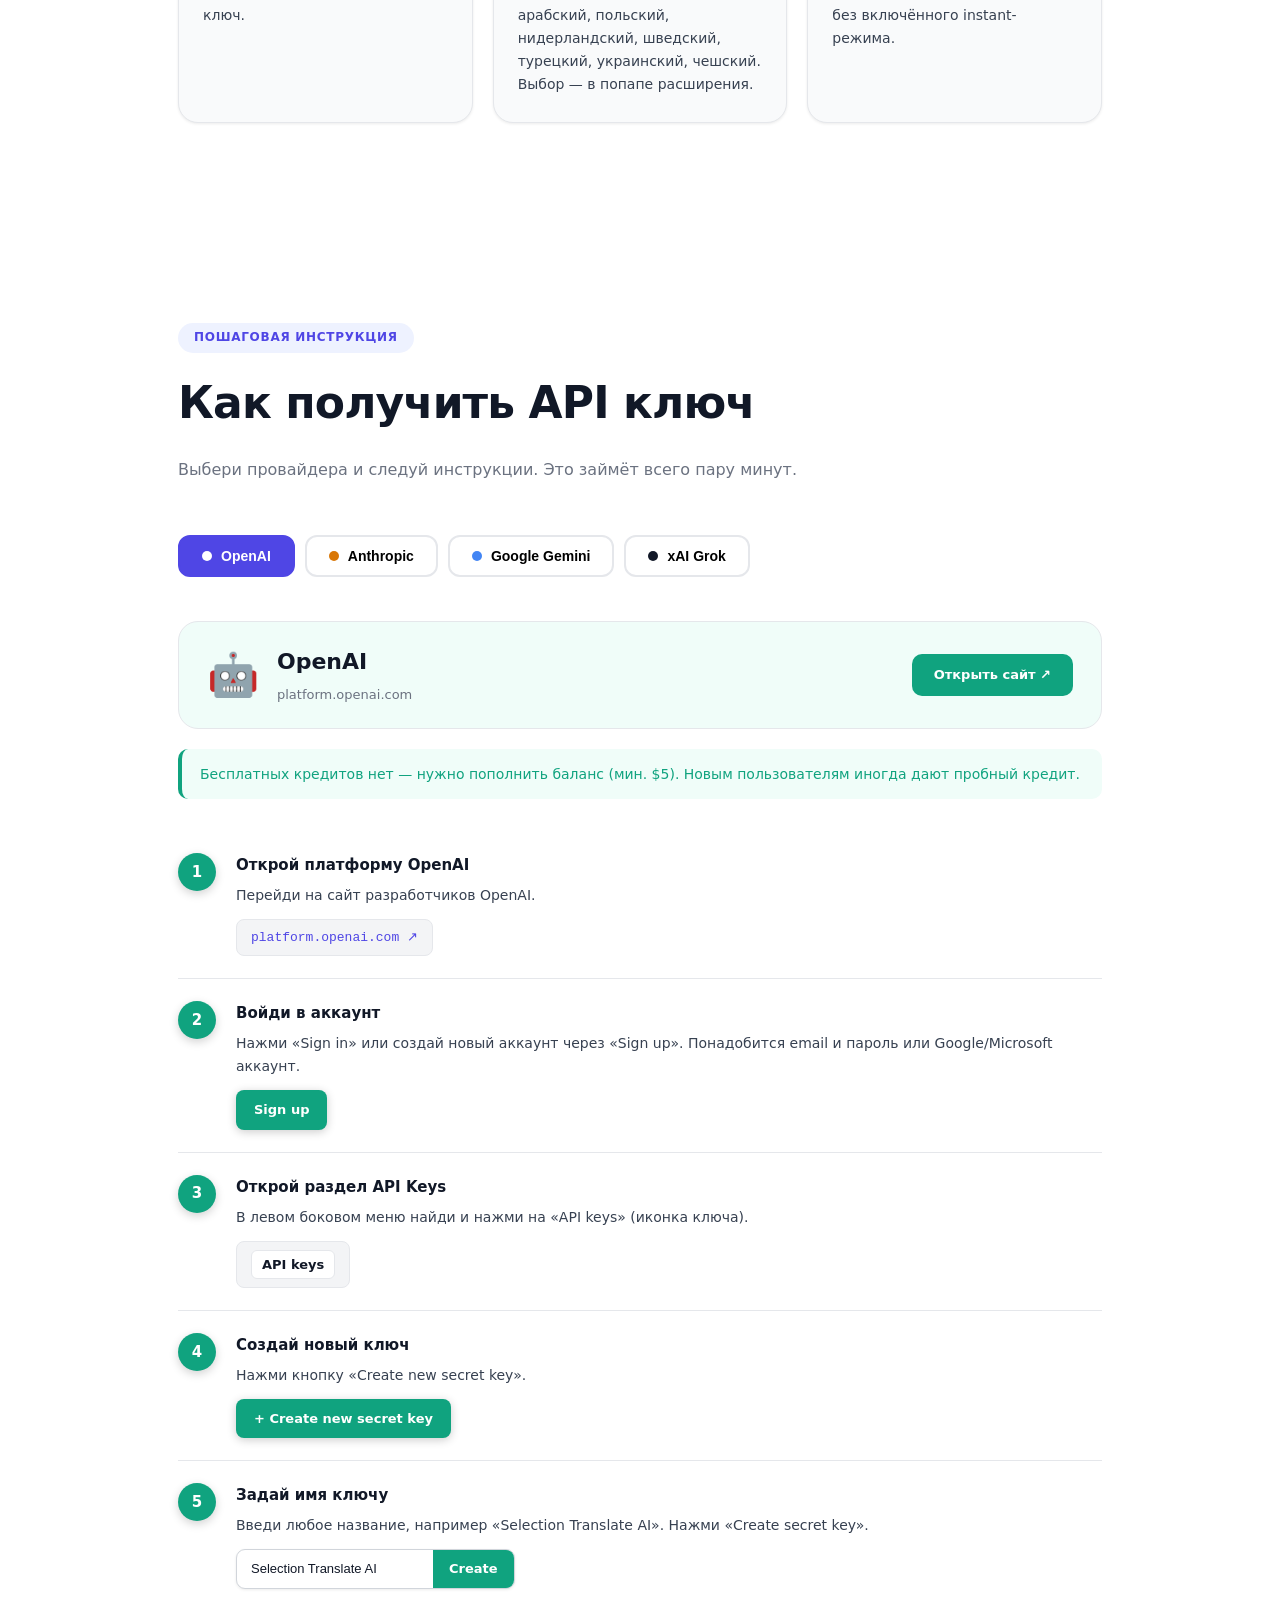
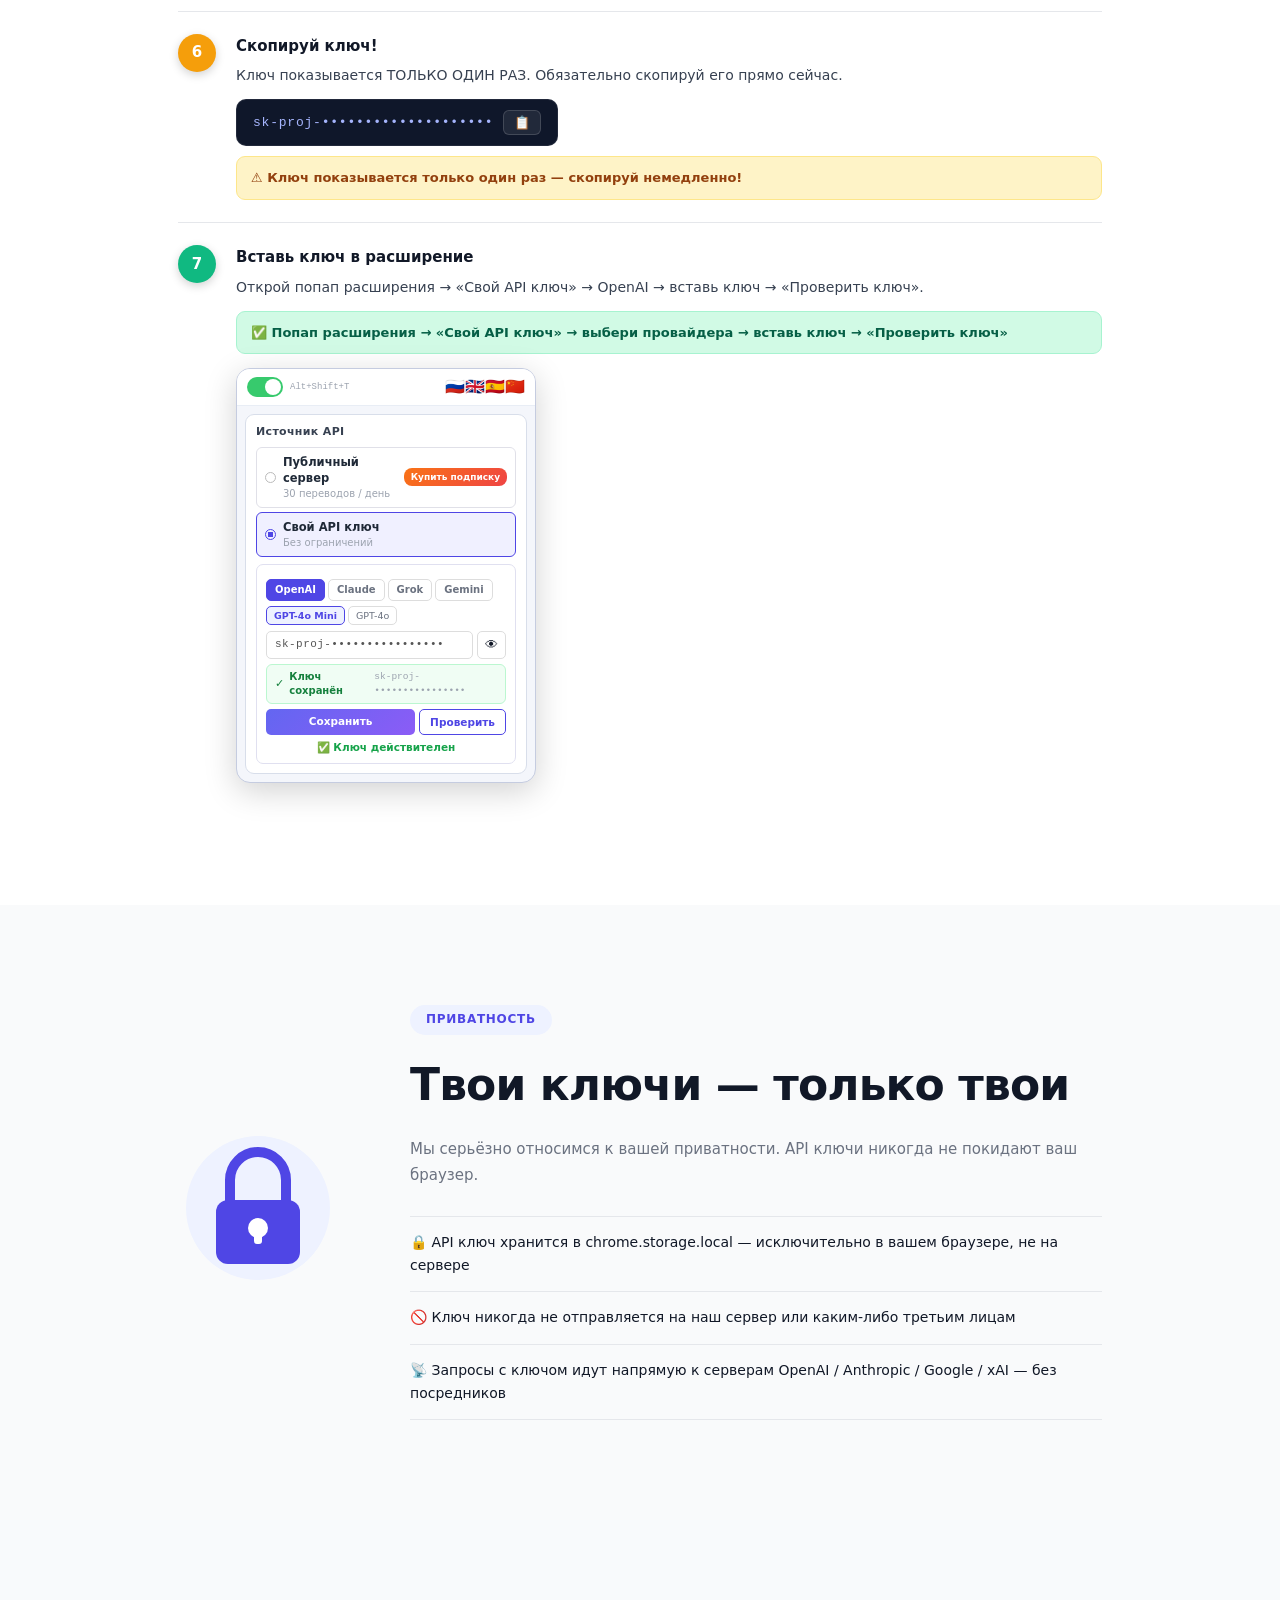
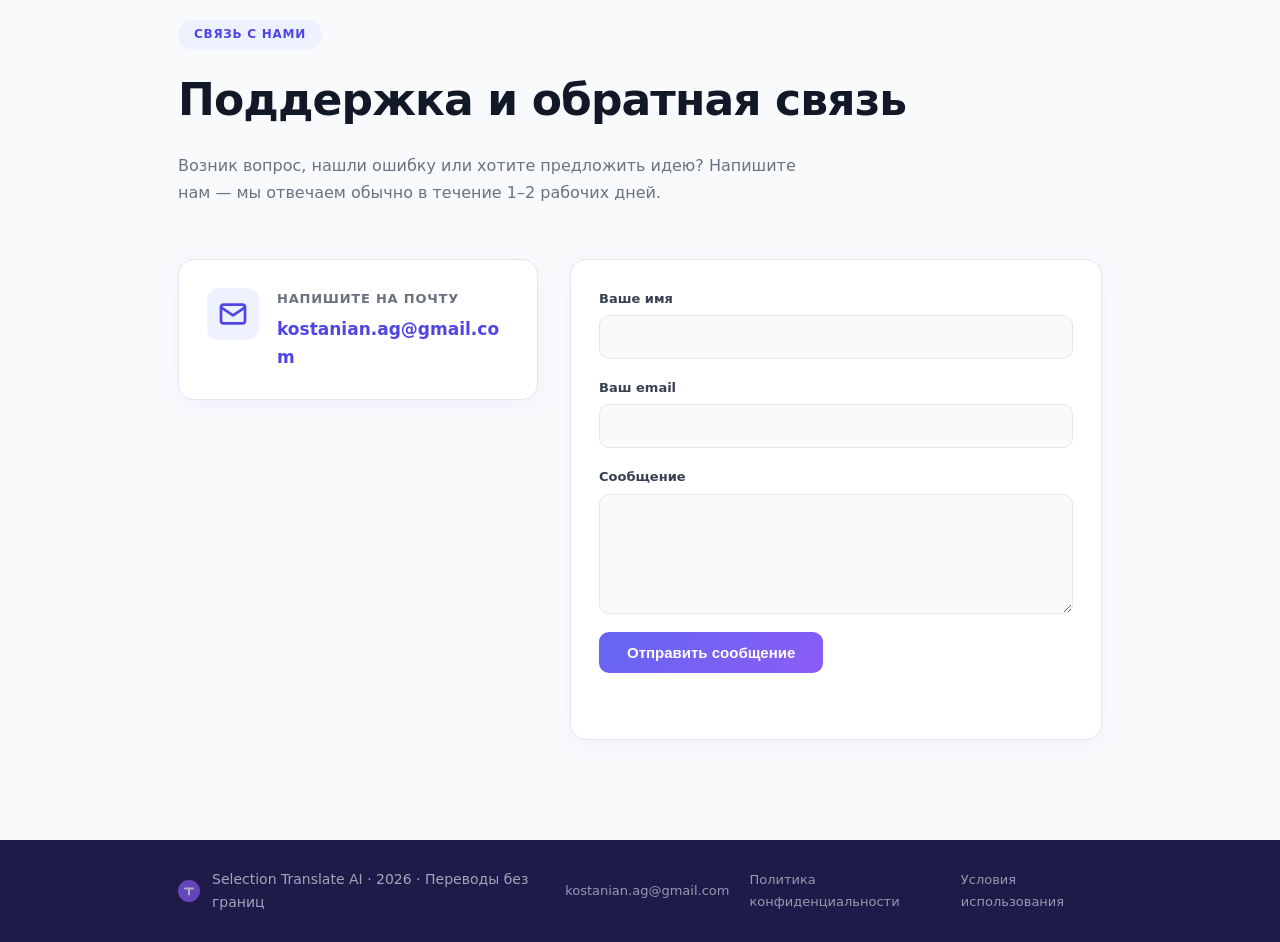
==== commit 015a04b8: "Reorder walkthrough: setup (language, API key) now comes first Co-Authored-By: Claude Opus 4.7 (1M c" ====
--- a/index.html
+++ b/index.html
@@ -110,28 +110,28 @@
 
       <div class="walk-grid">
         <figure class="walk-step reveal">
+          <img src="screenshots/select_6_choose_lang.png" alt="Choose interface and translation language" loading="lazy" decoding="async">
+          <figcaption><strong>1.</strong> <span data-i18n="walk_s6"></span></figcaption>
+        </figure>
+        <figure class="walk-step reveal">
+          <img src="screenshots/select_7_choose_api_key.png" alt="Paste your API key" loading="lazy" decoding="async">
+          <figcaption><strong>2.</strong> <span data-i18n="walk_s7"></span></figcaption>
+        </figure>
+        <figure class="walk-step reveal">
           <img src="screenshots/select_1.png" alt="Select a word" loading="lazy" decoding="async">
-          <figcaption><strong>1.</strong> <span data-i18n="walk_s1"></span></figcaption>
+          <figcaption><strong>3.</strong> <span data-i18n="walk_s1"></span></figcaption>
         </figure>
         <figure class="walk-step reveal">
           <img src="screenshots/select_2.png" alt="Translation popup" loading="lazy" decoding="async">
-          <figcaption><strong>2.</strong> <span data-i18n="walk_s2"></span></figcaption>
+          <figcaption><strong>4.</strong> <span data-i18n="walk_s2"></span></figcaption>
         </figure>
         <figure class="walk-step reveal">
           <img src="screenshots/select_3.png" alt="Lamp button" loading="lazy" decoding="async">
-          <figcaption><strong>3.</strong> <span data-i18n="walk_s3"></span></figcaption>
+          <figcaption><strong>5.</strong> <span data-i18n="walk_s3"></span></figcaption>
         </figure>
         <figure class="walk-step reveal">
           <img src="screenshots/select_4.png" alt="Contextual explanation" loading="lazy" decoding="async">
-          <figcaption><strong>4.</strong> <span data-i18n="walk_s4"></span></figcaption>
-        </figure>
-        <figure class="walk-step reveal">
-          <img src="screenshots/select_6_choose_lang.png" alt="Choose interface and translation language" loading="lazy" decoding="async">
-          <figcaption><strong>5.</strong> <span data-i18n="walk_s6"></span></figcaption>
-        </figure>
-        <figure class="walk-step reveal">
-          <img src="screenshots/select_7_choose_api_key.png" alt="Paste your API key" loading="lazy" decoding="async">
-          <figcaption><strong>6.</strong> <span data-i18n="walk_s7"></span></figcaption>
+          <figcaption><strong>6.</strong> <span data-i18n="walk_s4"></span></figcaption>
         </figure>
       </div>
 
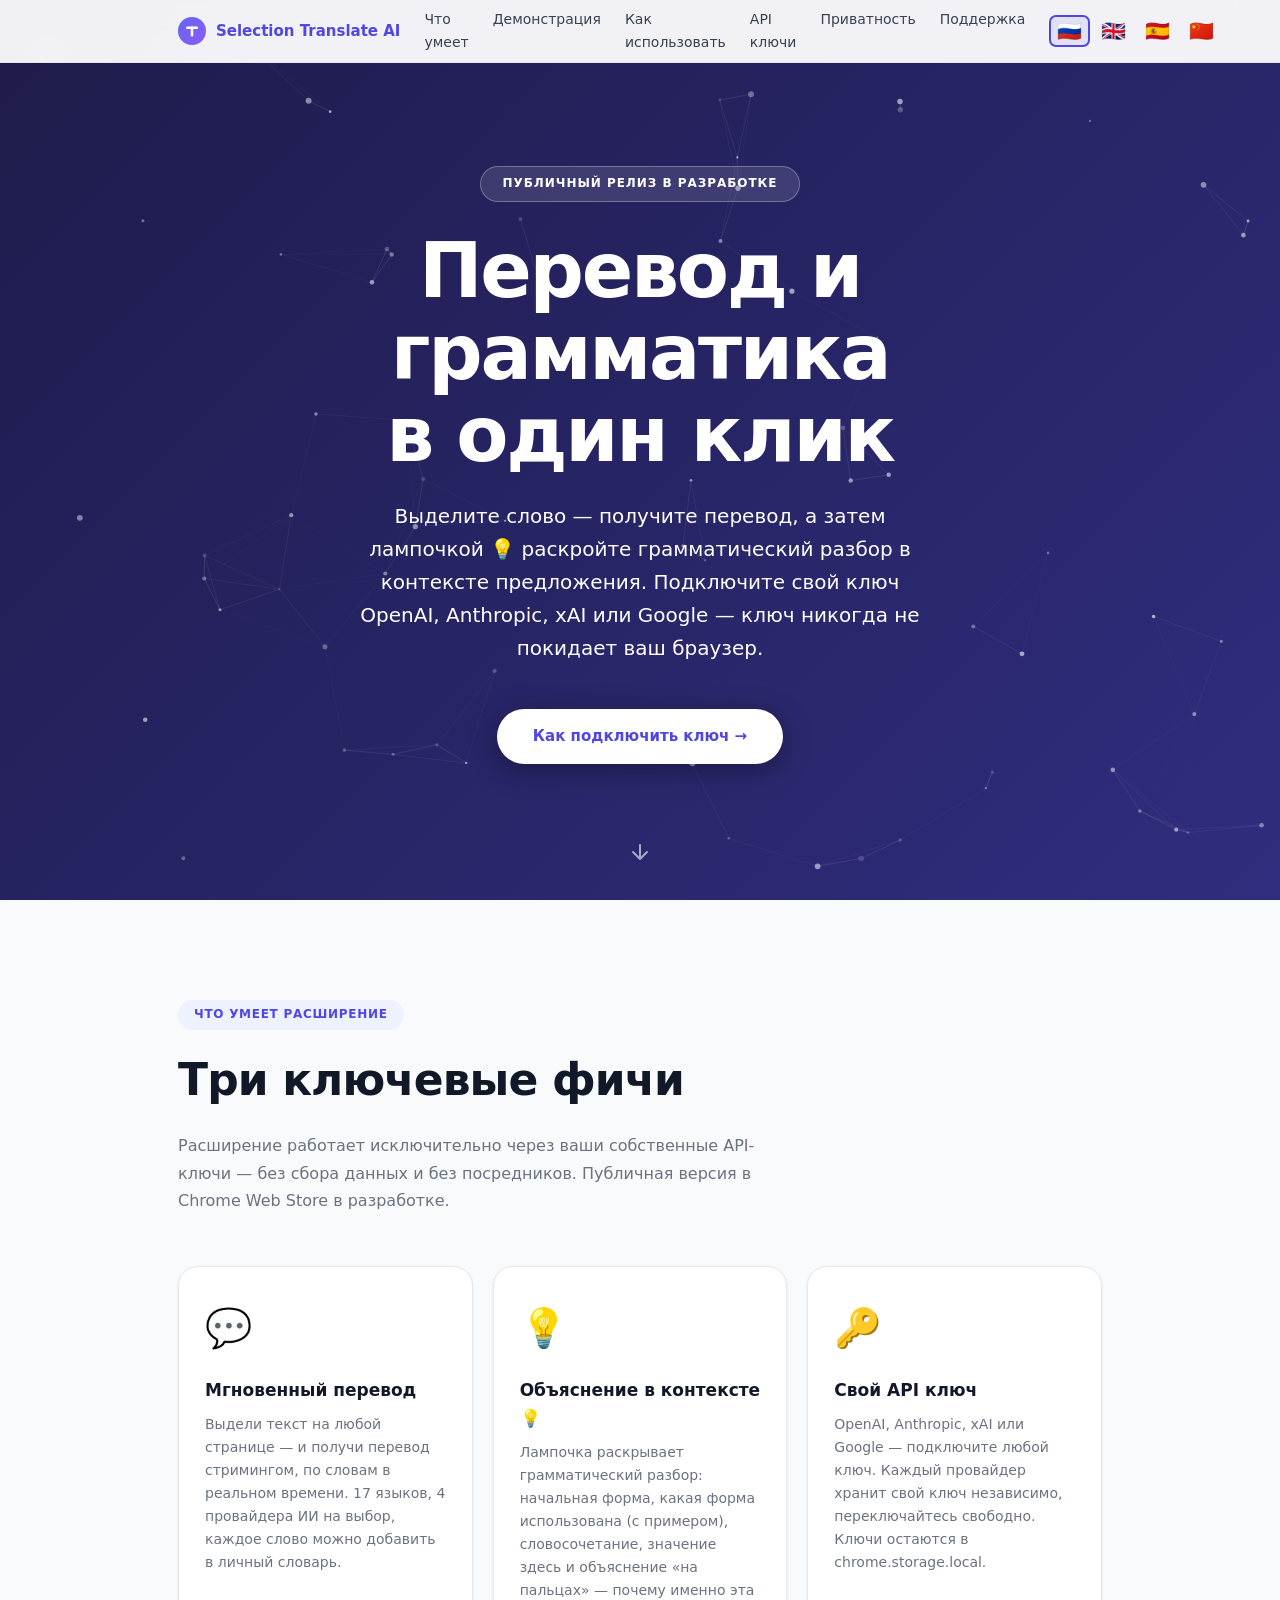
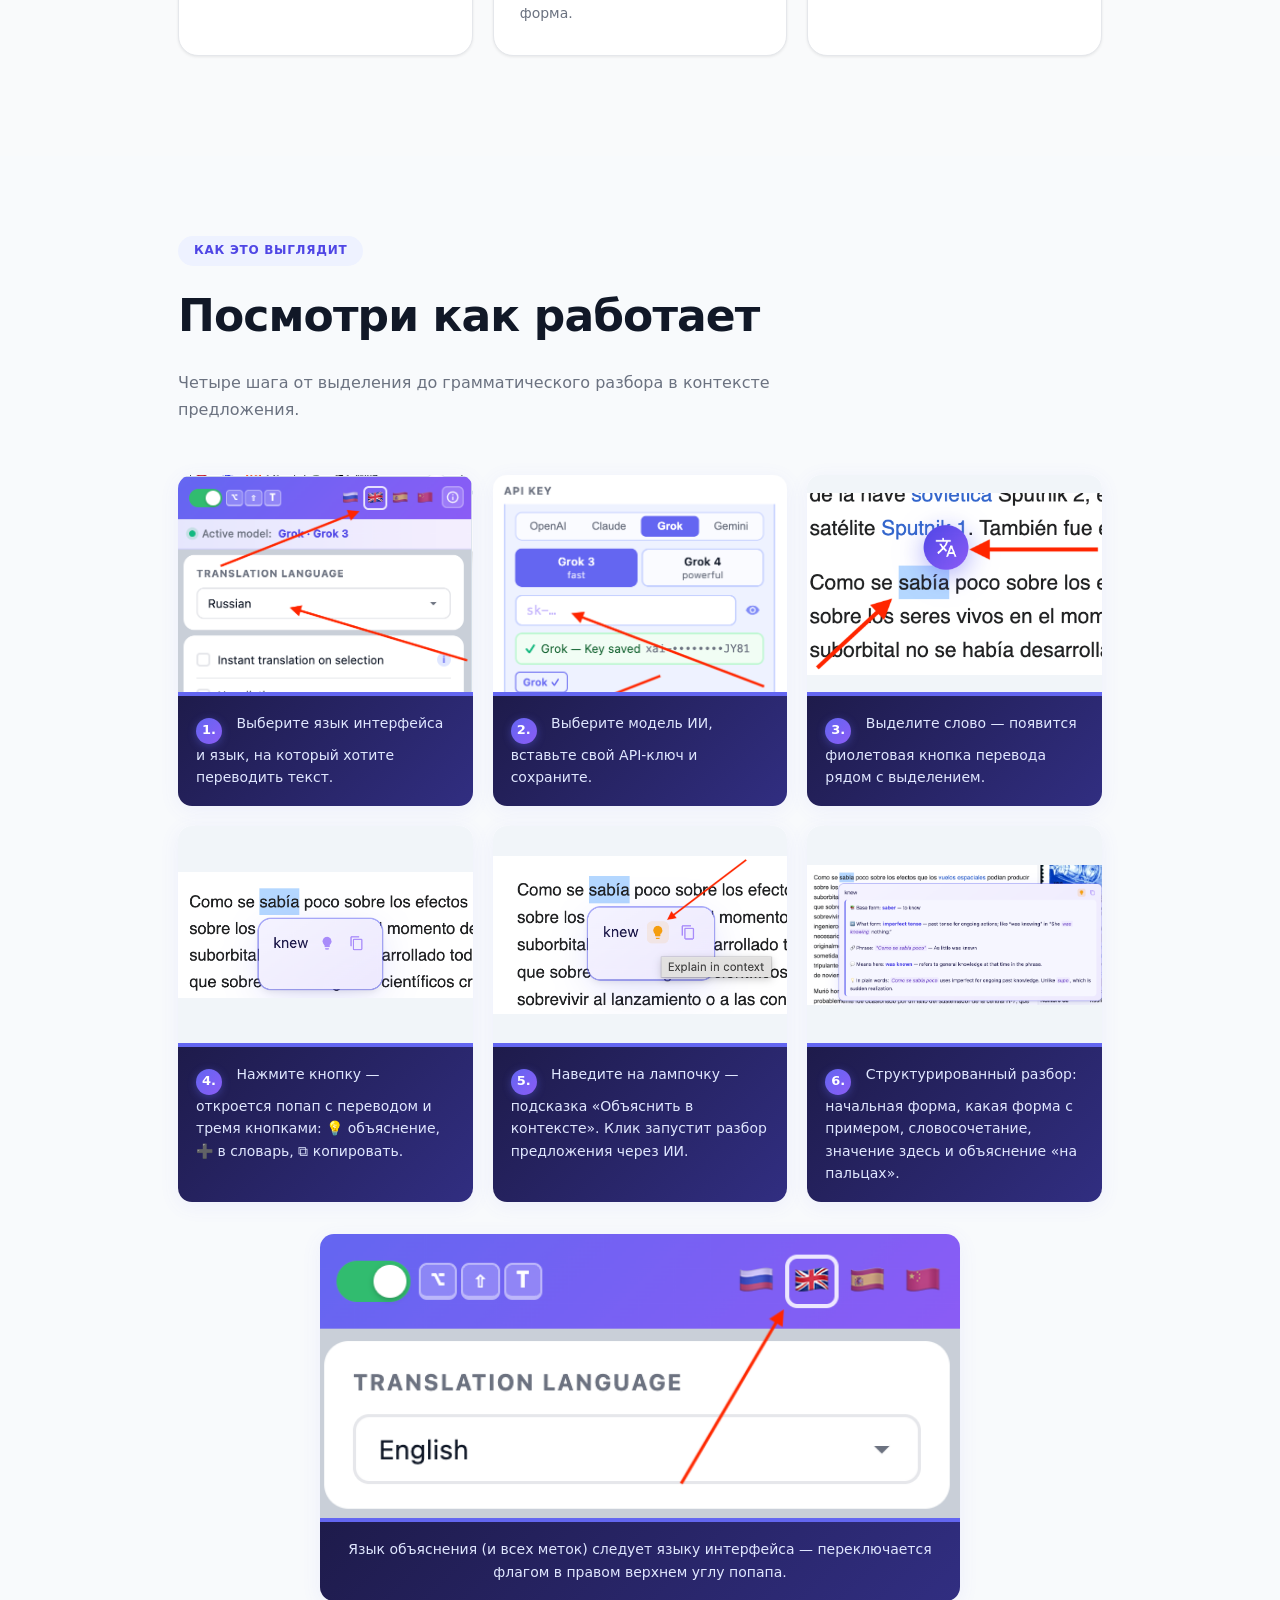
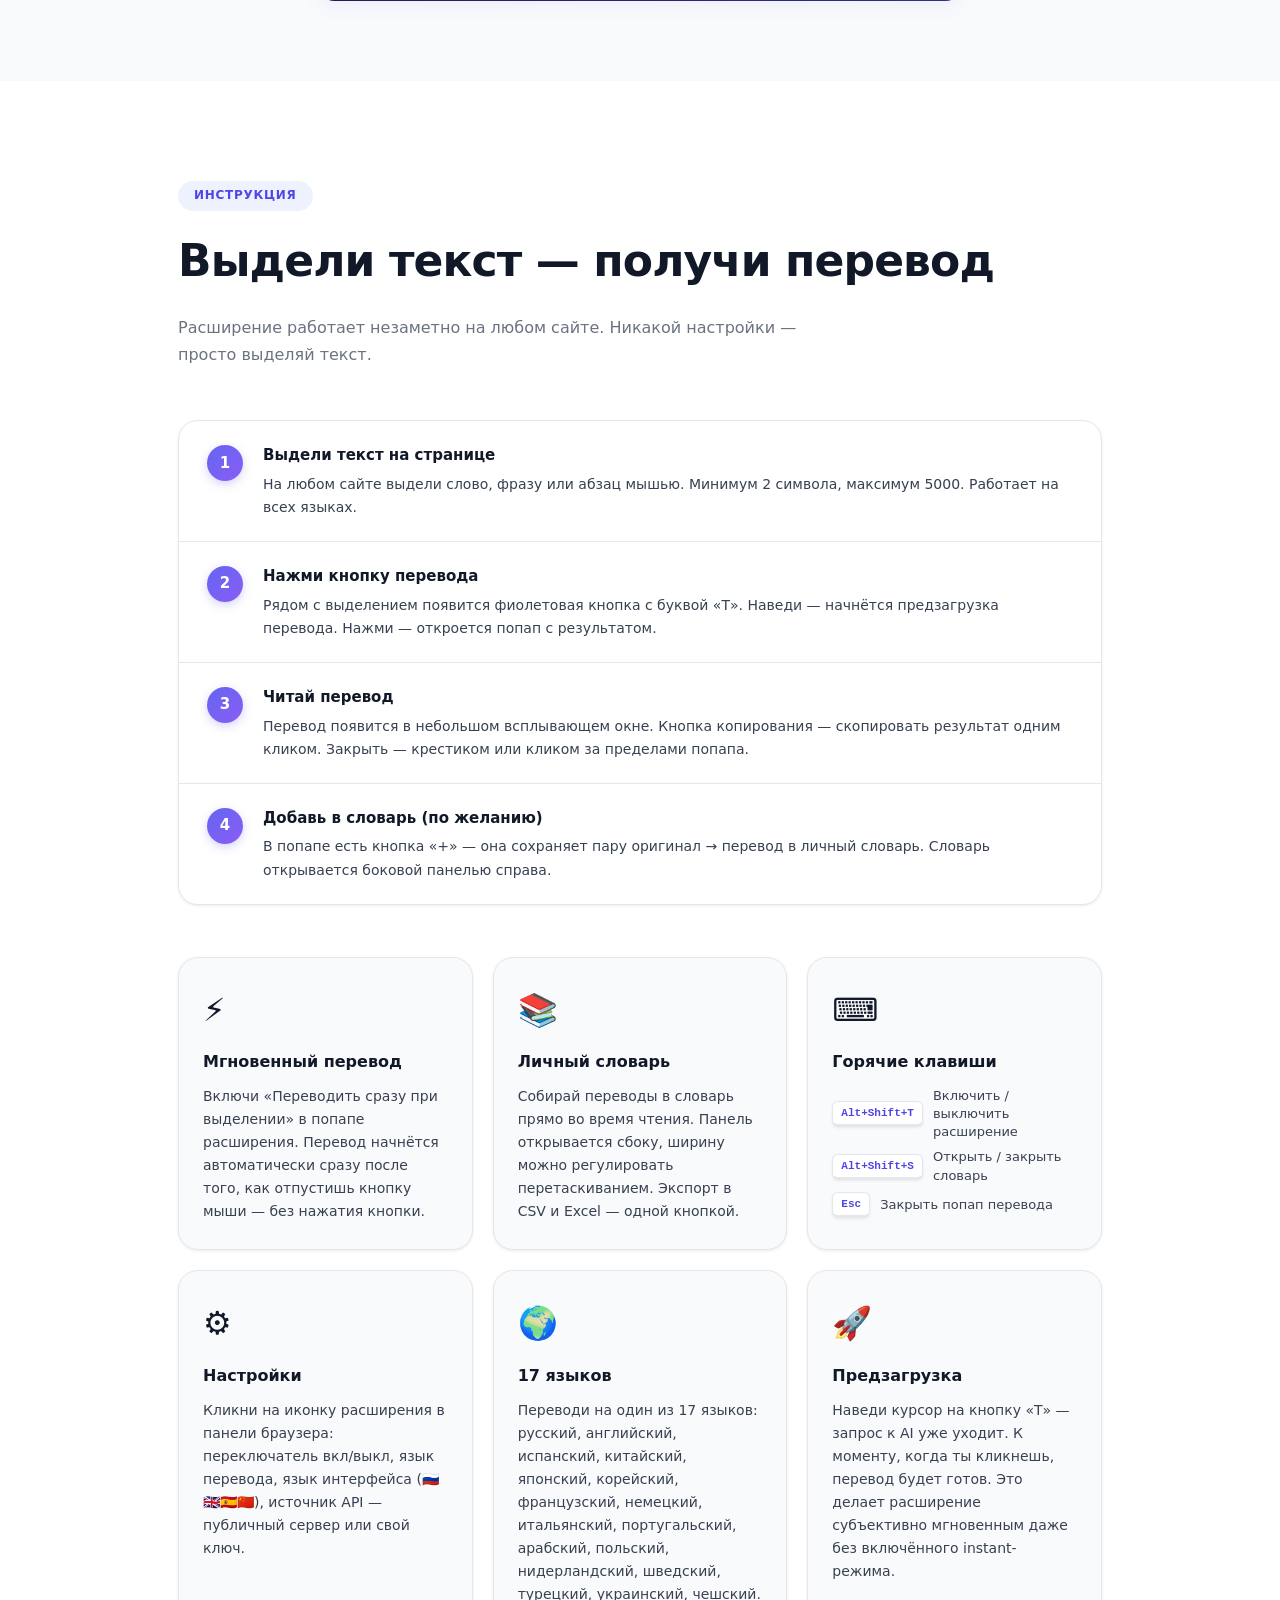
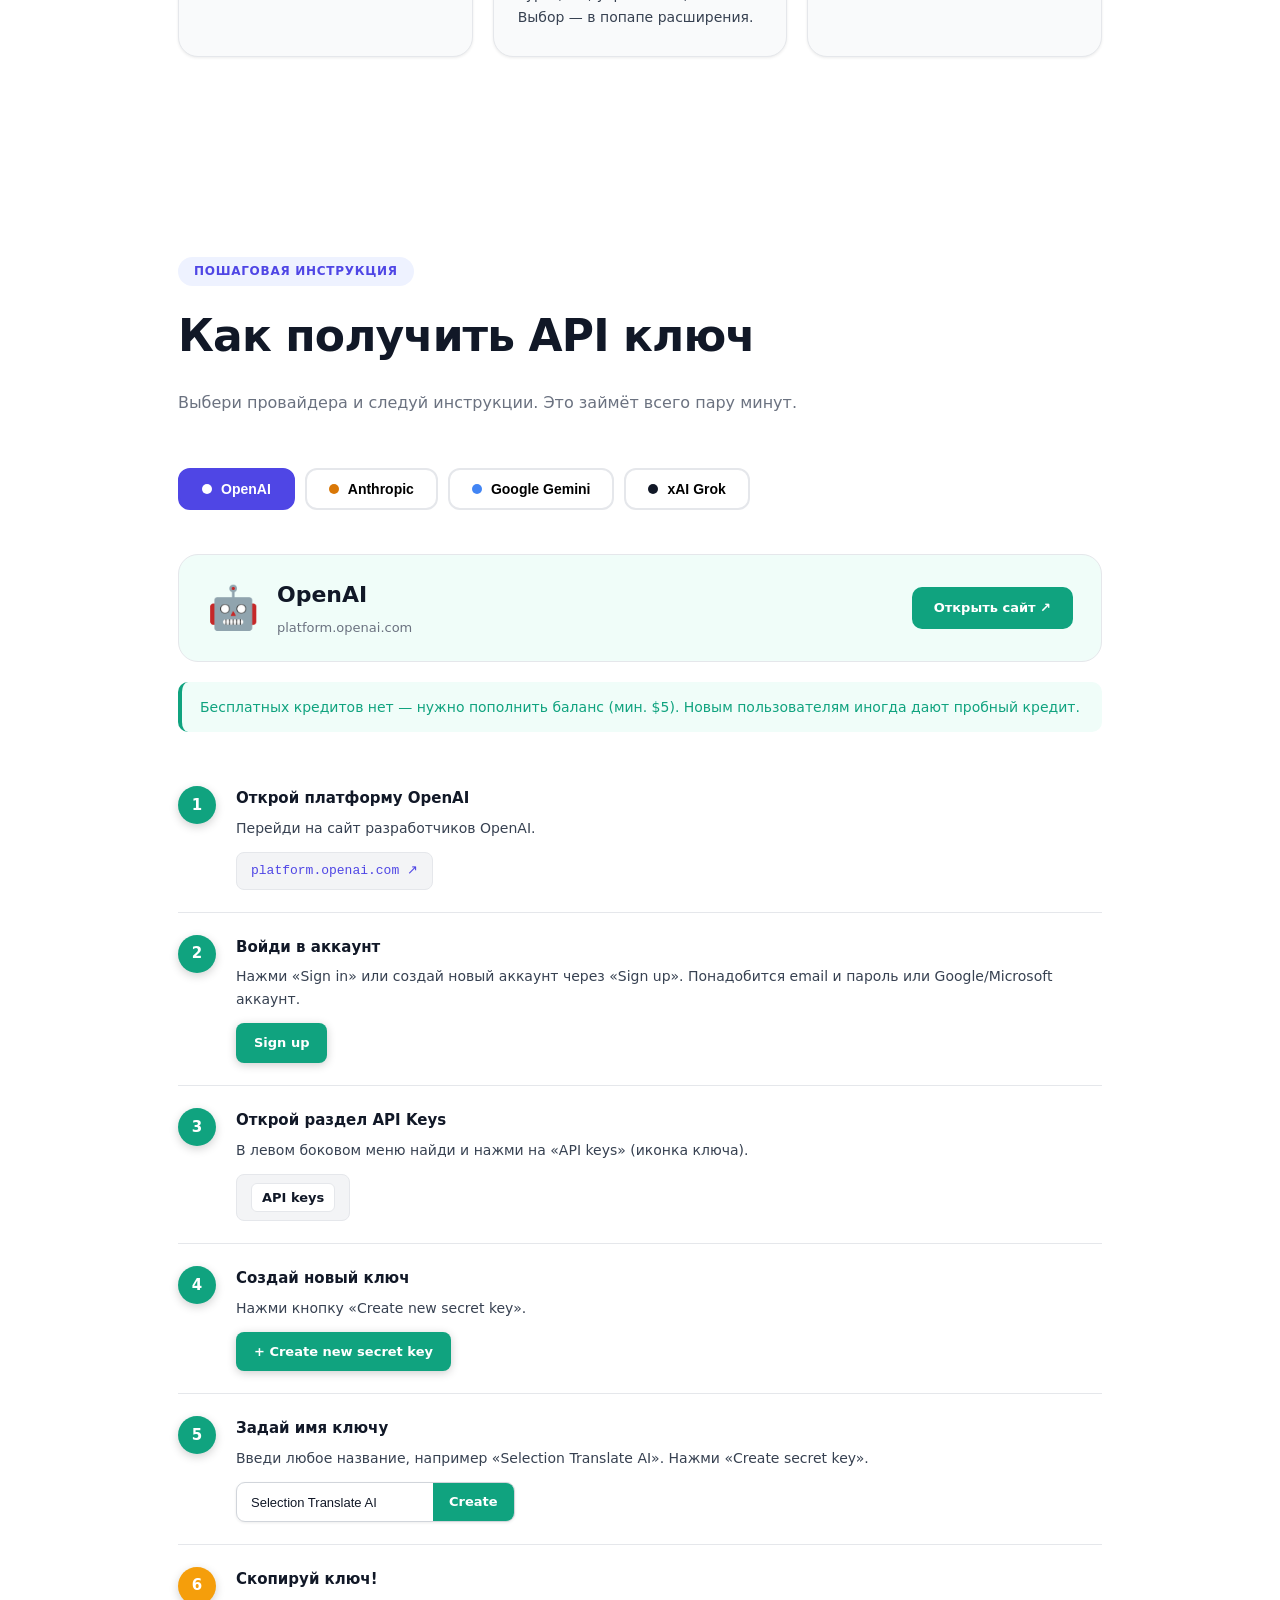
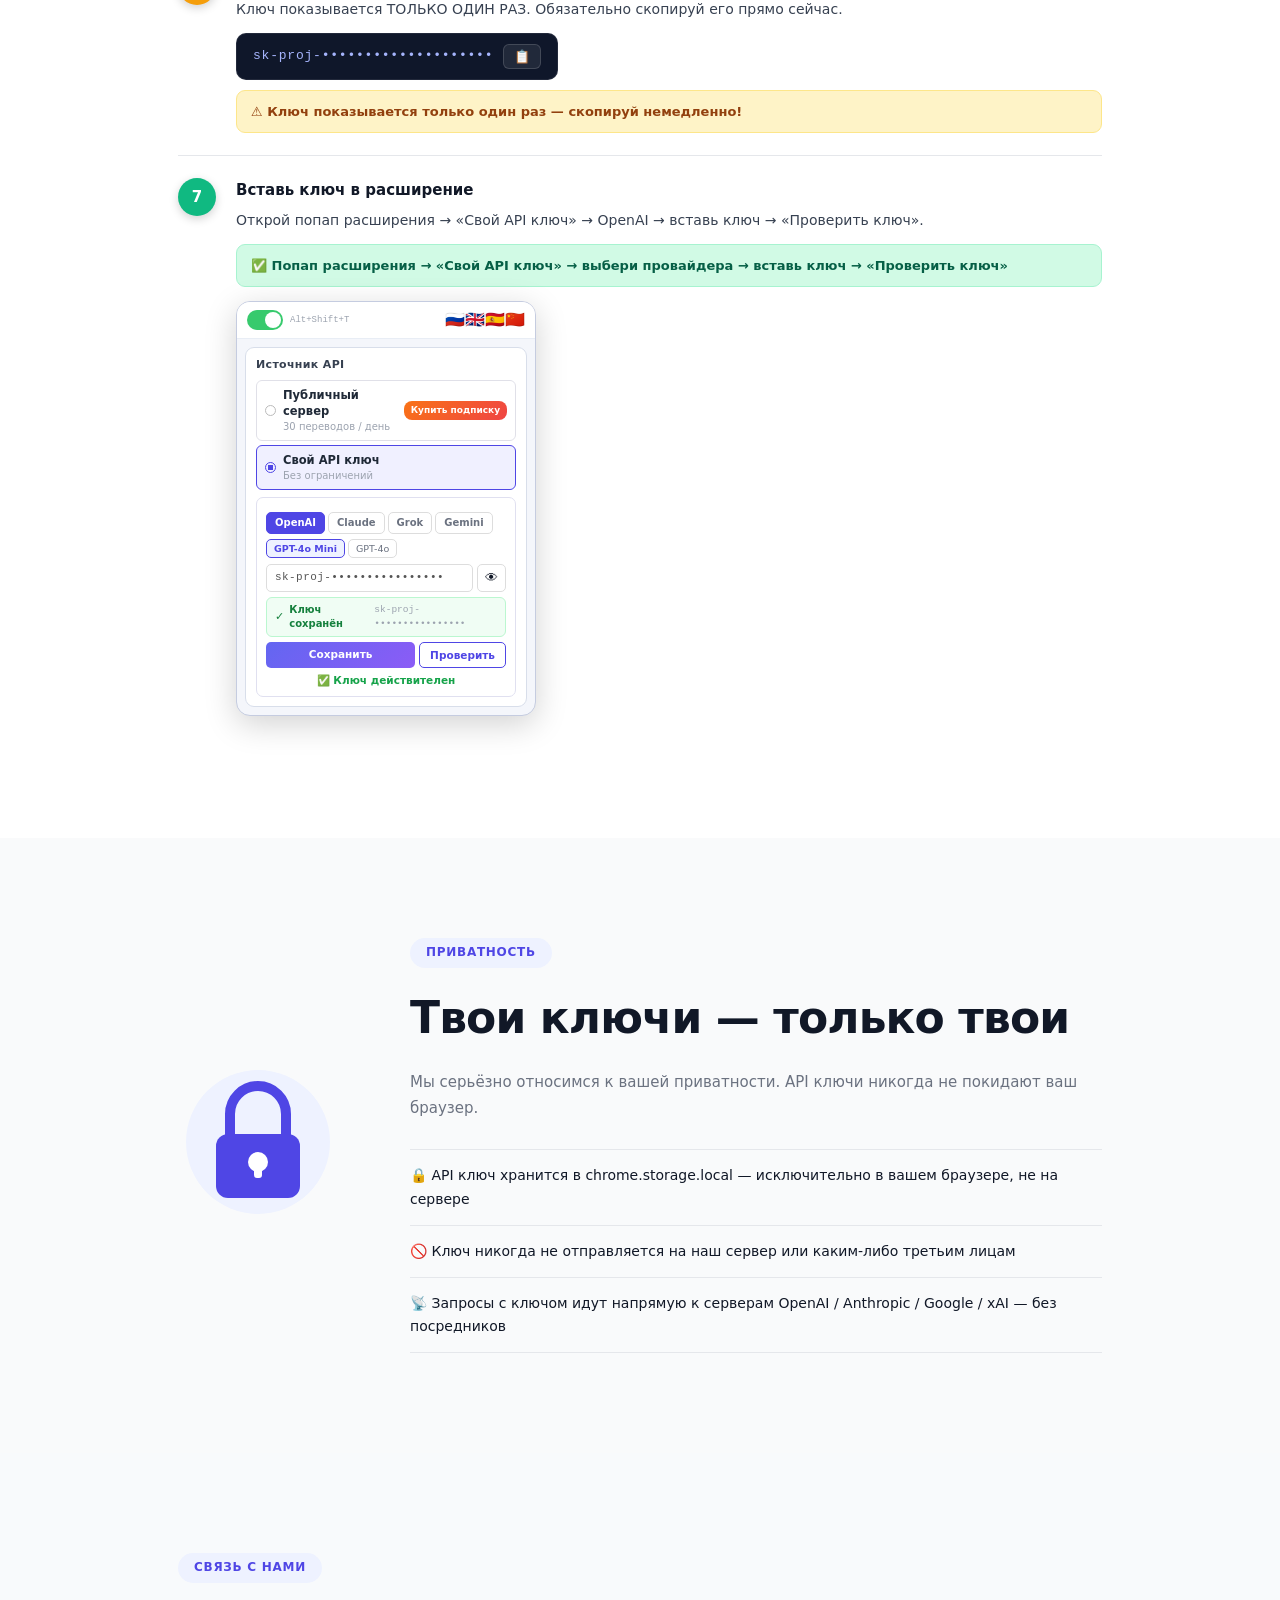
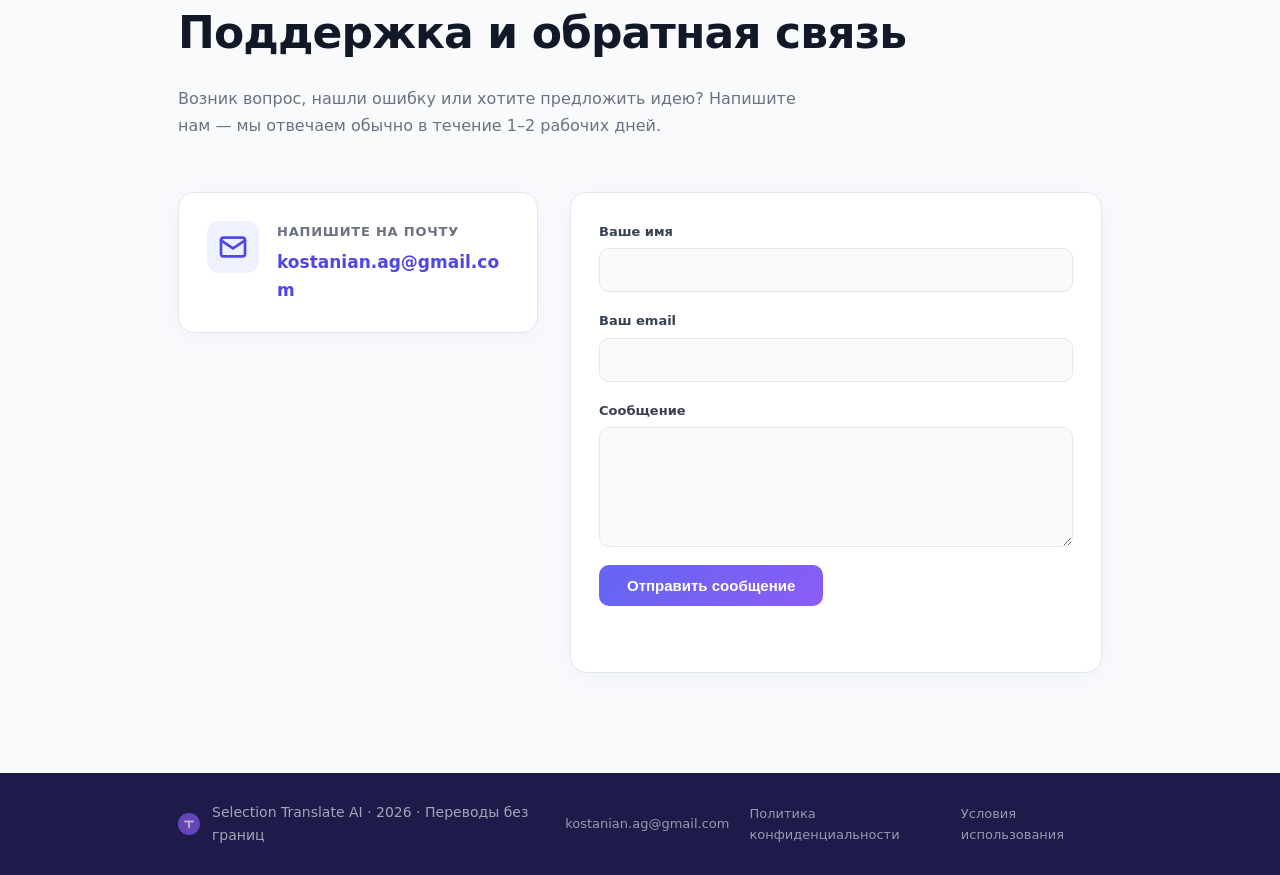
==== commit 5ecf41cb: "Stretch first two walkthrough screenshots to fill card width Co-Authored-By: Claude Opus 4.7 (1M con" ====
--- a/index.html
+++ b/index.html
@@ -109,11 +109,11 @@
       <p class="section-sub reveal" data-i18n="walk_sub"></p>
 
       <div class="walk-grid">
-        <figure class="walk-step reveal">
+        <figure class="walk-step walk-step--fill reveal">
           <img src="screenshots/select_6_choose_lang.png" alt="Choose interface and translation language" loading="lazy" decoding="async">
           <figcaption><strong>1.</strong> <span data-i18n="walk_s6"></span></figcaption>
         </figure>
-        <figure class="walk-step reveal">
+        <figure class="walk-step walk-step--fill reveal">
           <img src="screenshots/select_7_choose_api_key.png" alt="Paste your API key" loading="lazy" decoding="async">
           <figcaption><strong>2.</strong> <span data-i18n="walk_s7"></span></figcaption>
         </figure>
--- a/style.css
+++ b/style.css
@@ -801,10 +801,16 @@
 }
 .walk-grid {
   display: grid;
-  grid-template-columns: repeat(auto-fit, minmax(260px, 1fr));
+  grid-template-columns: repeat(3, 1fr);
   gap: 20px;
   margin-top: 40px;
   margin-bottom: 32px;
+}
+@media (max-width: 900px) {
+  .walk-grid { grid-template-columns: repeat(2, 1fr); }
+}
+@media (max-width: 560px) {
+  .walk-grid { grid-template-columns: 1fr; }
 }
 .walk-step {
   background: #fff;
@@ -821,10 +827,16 @@
 }
 .walk-step img {
   width: 100%;
-  height: auto;
+  aspect-ratio: 4 / 3;
+  object-fit: contain;
+  object-position: center;
   display: block;
   background: #f1f5f9;
   border-bottom: 4px solid #6366f1;
+}
+.walk-step--fill img {
+  object-fit: cover;
+  object-position: top center;
 }
 .walk-step figcaption {
   position: relative;
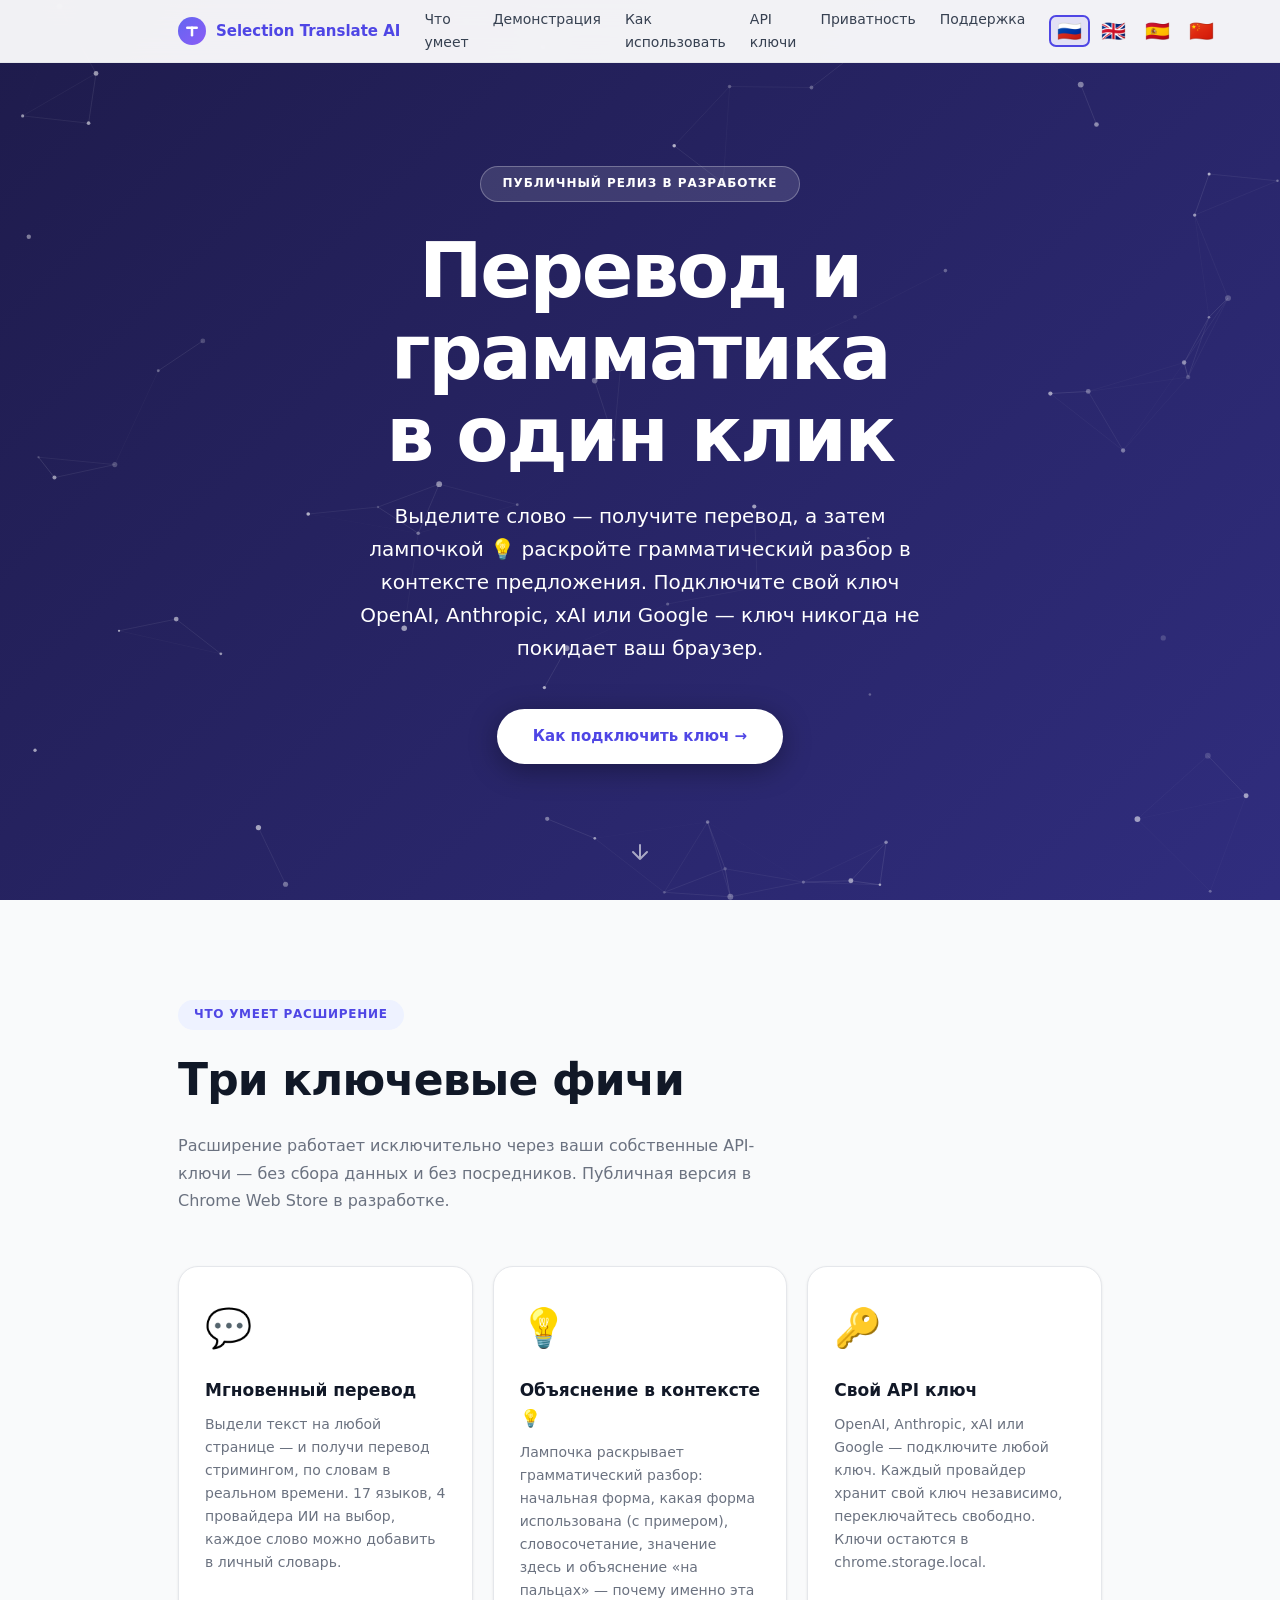
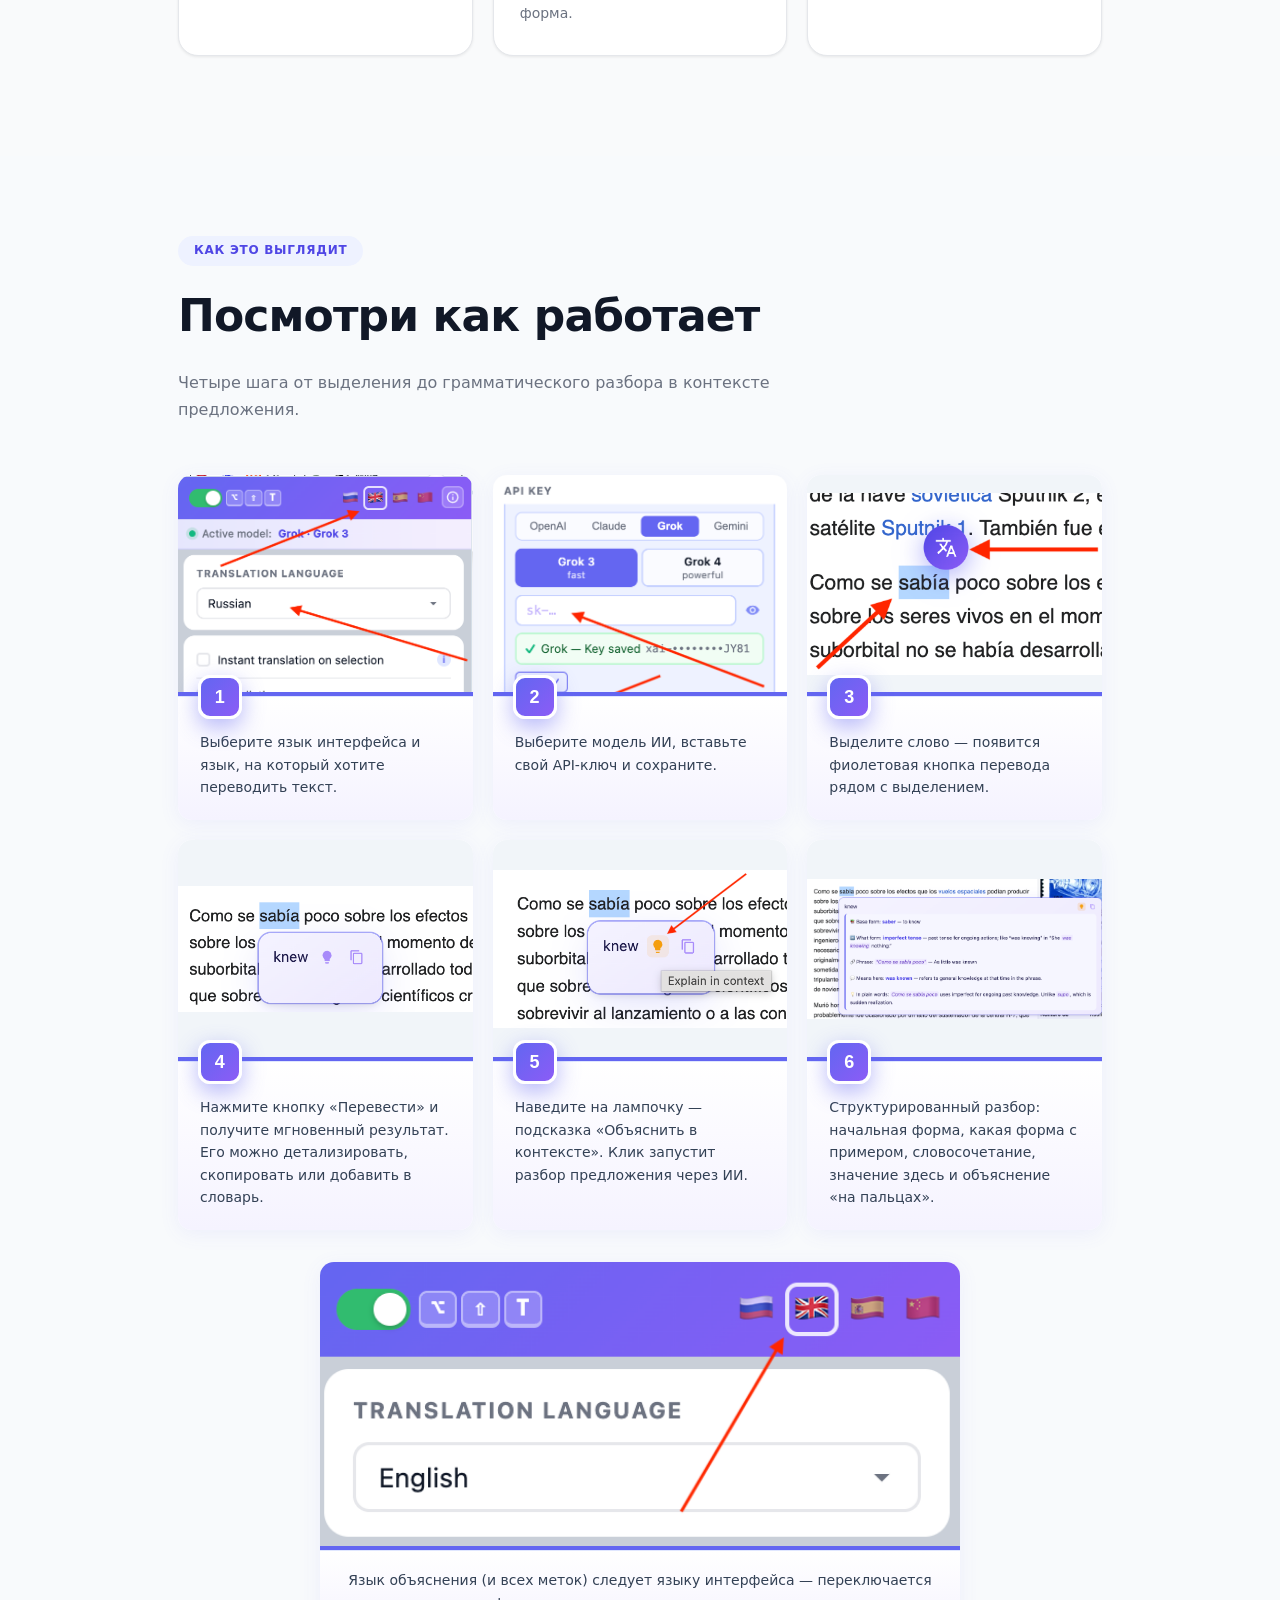
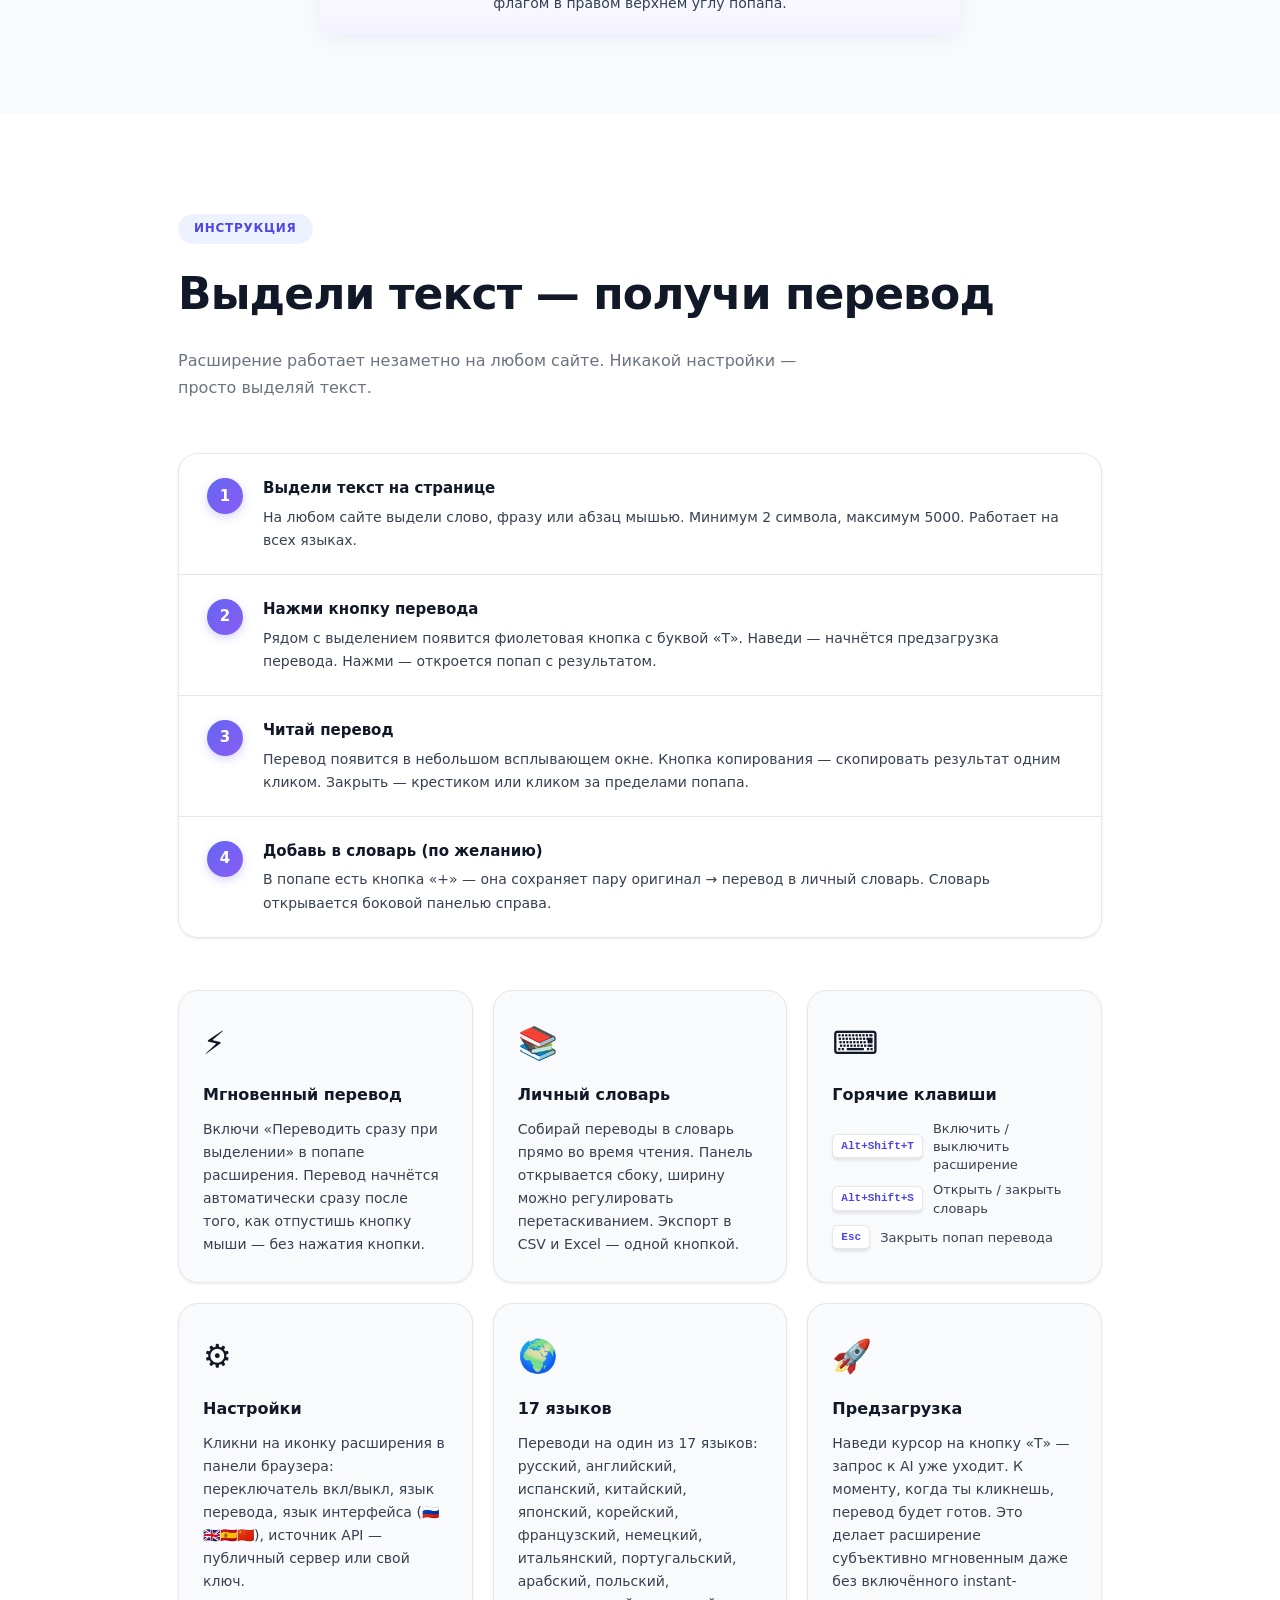
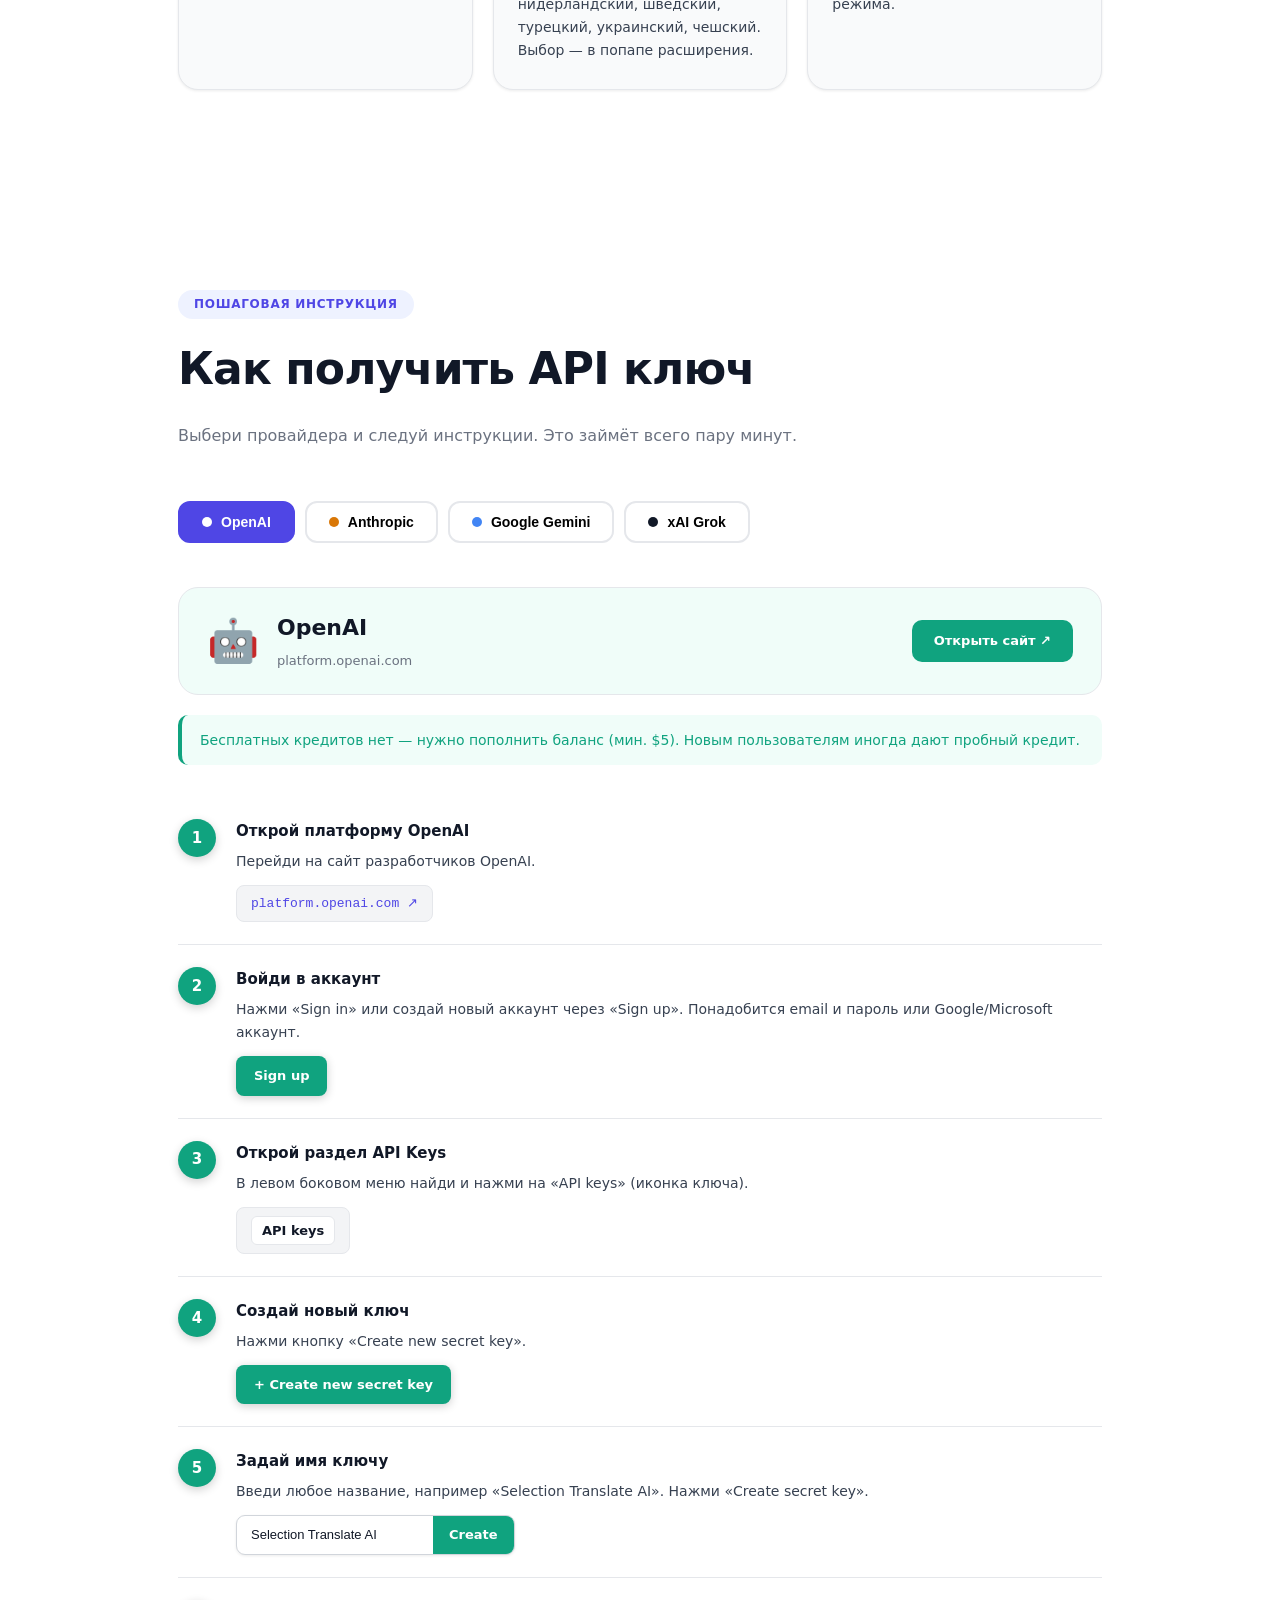
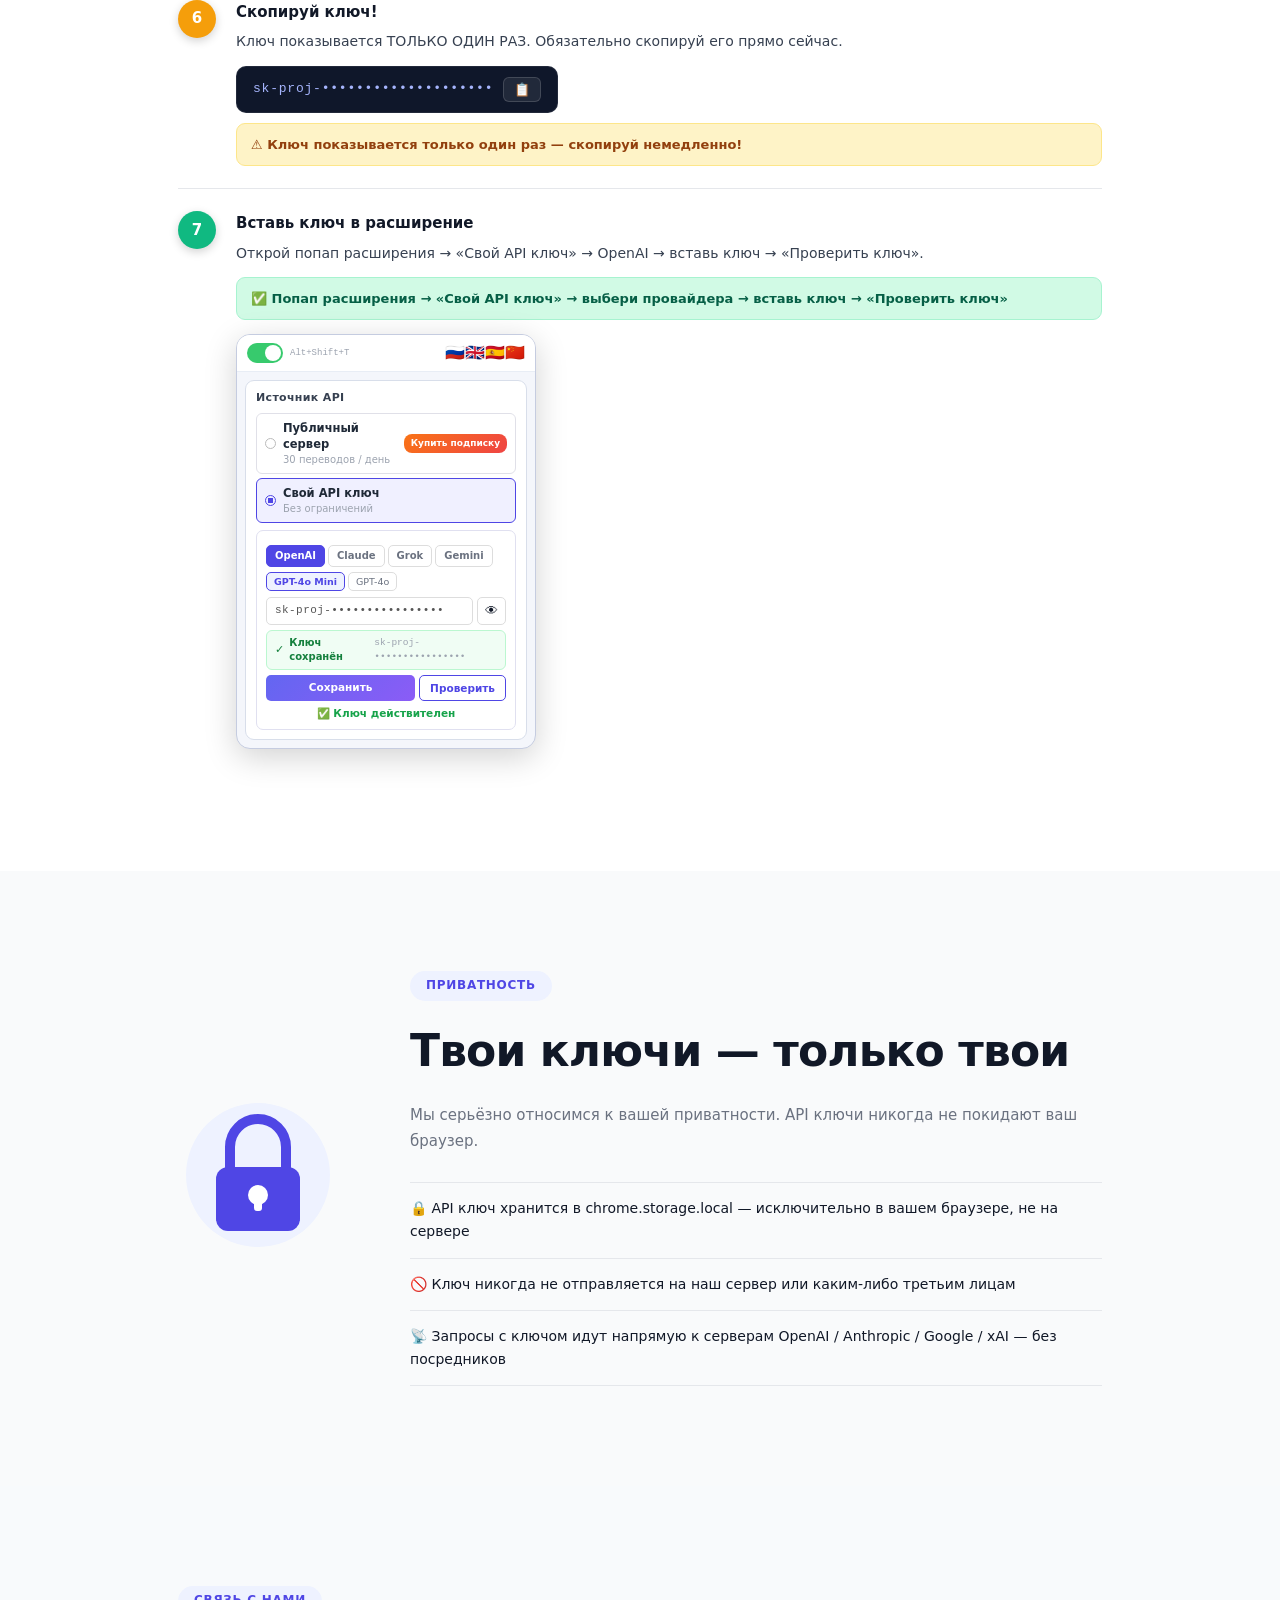
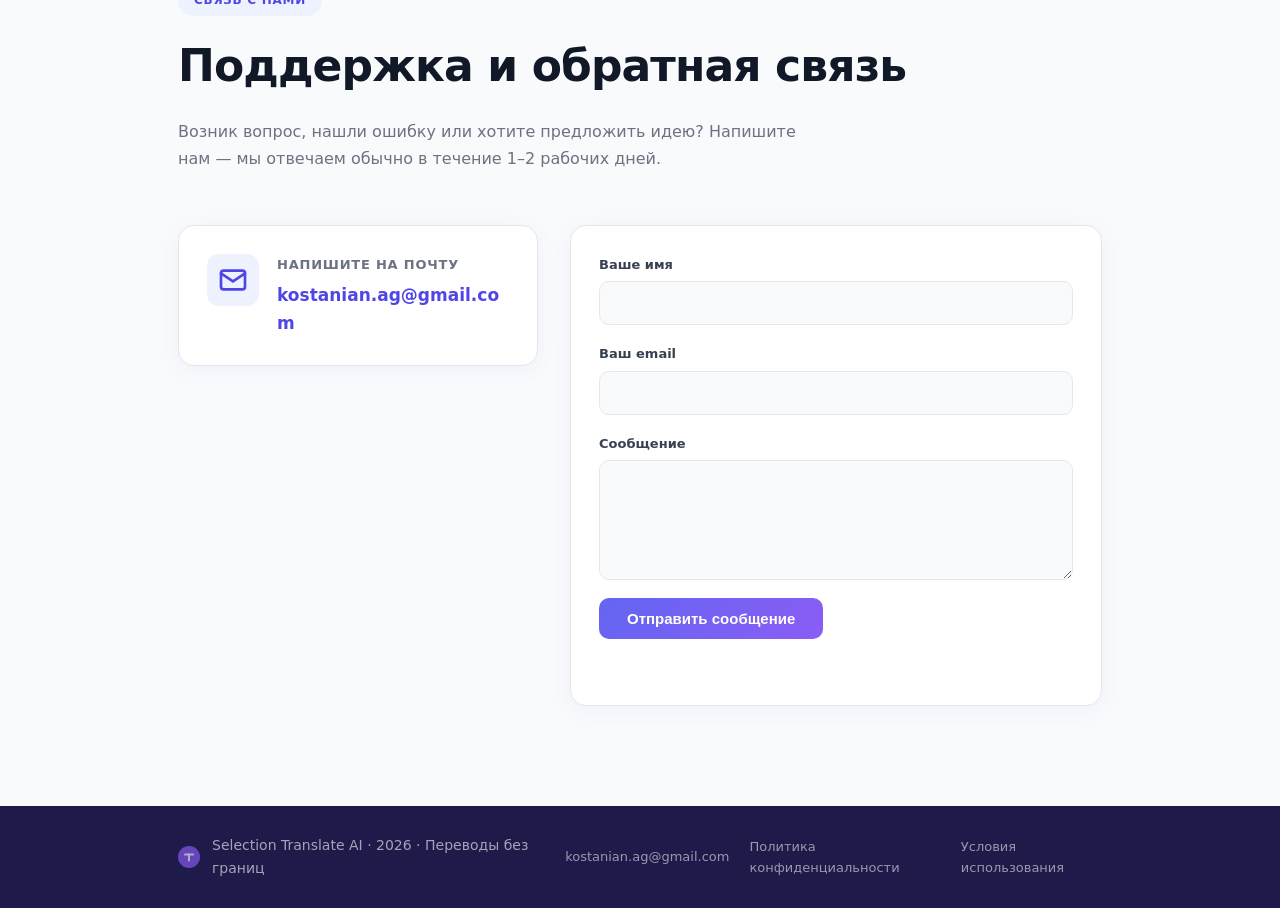
==== commit 834926c2: "Redesign walkthrough captions: light background and badge-style numbers Co-Authored-By: Claude Opus " ====
--- a/index.html
+++ b/index.html
@@ -111,27 +111,27 @@
       <div class="walk-grid">
         <figure class="walk-step walk-step--fill reveal">
           <img src="screenshots/select_6_choose_lang.png" alt="Choose interface and translation language" loading="lazy" decoding="async">
-          <figcaption><strong>1.</strong> <span data-i18n="walk_s6"></span></figcaption>
+          <figcaption><strong>1</strong> <span data-i18n="walk_s6"></span></figcaption>
         </figure>
         <figure class="walk-step walk-step--fill reveal">
           <img src="screenshots/select_7_choose_api_key.png" alt="Paste your API key" loading="lazy" decoding="async">
-          <figcaption><strong>2.</strong> <span data-i18n="walk_s7"></span></figcaption>
+          <figcaption><strong>2</strong> <span data-i18n="walk_s7"></span></figcaption>
         </figure>
         <figure class="walk-step reveal">
           <img src="screenshots/select_1.png" alt="Select a word" loading="lazy" decoding="async">
-          <figcaption><strong>3.</strong> <span data-i18n="walk_s1"></span></figcaption>
+          <figcaption><strong>3</strong> <span data-i18n="walk_s1"></span></figcaption>
         </figure>
         <figure class="walk-step reveal">
           <img src="screenshots/select_2.png" alt="Translation popup" loading="lazy" decoding="async">
-          <figcaption><strong>4.</strong> <span data-i18n="walk_s2"></span></figcaption>
+          <figcaption><strong>4</strong> <span data-i18n="walk_s2"></span></figcaption>
         </figure>
         <figure class="walk-step reveal">
           <img src="screenshots/select_3.png" alt="Lamp button" loading="lazy" decoding="async">
-          <figcaption><strong>5.</strong> <span data-i18n="walk_s3"></span></figcaption>
+          <figcaption><strong>5</strong> <span data-i18n="walk_s3"></span></figcaption>
         </figure>
         <figure class="walk-step reveal">
           <img src="screenshots/select_4.png" alt="Contextual explanation" loading="lazy" decoding="async">
-          <figcaption><strong>6.</strong> <span data-i18n="walk_s4"></span></figcaption>
+          <figcaption><strong>6</strong> <span data-i18n="walk_s4"></span></figcaption>
         </figure>
       </div>
 
--- a/style.css
+++ b/style.css
@@ -840,26 +840,33 @@
 }
 .walk-step figcaption {
   position: relative;
-  padding: 16px 18px 18px;
+  padding: 34px 22px 22px;
   font-size: 14px;
   line-height: 1.6;
-  color: #e0e7ff;
-  background: linear-gradient(135deg, #1e1b4b 0%, #312e81 100%);
+  color: #334155;
+  background: linear-gradient(180deg, #ffffff 0%, #f5f3ff 100%);
+  border-top: 1px solid #e0e7ff;
   flex: 1;
 }
 .walk-step figcaption strong {
+  position: absolute;
+  top: -22px;
+  left: 20px;
   display: inline-flex;
   align-items: center;
   justify-content: center;
-  width: 26px; height: 26px;
-  border-radius: 50%;
+  width: 44px; height: 44px;
+  border-radius: 12px;
   background: linear-gradient(135deg, #6366f1, #8b5cf6);
   color: #fff;
-  font-weight: 700;
-  font-size: 13px;
-  margin-right: 10px;
-  vertical-align: -6px;
-  box-shadow: 0 2px 8px rgba(99,102,241,0.4);
+  font-weight: 800;
+  font-size: 18px;
+  font-family: ui-sans-serif, -apple-system, BlinkMacSystemFont, "Segoe UI", sans-serif;
+  letter-spacing: 0.02em;
+  margin: 0;
+  vertical-align: baseline;
+  border: 3px solid #ffffff;
+  box-shadow: 0 8px 22px rgba(99, 102, 241, 0.45);
 }
 .walk-full {
   margin: 0 auto;
@@ -876,12 +883,13 @@
   border-bottom: 4px solid #6366f1;
 }
 .walk-full figcaption {
-  padding: 16px 20px 18px;
+  padding: 18px 20px 20px;
   font-size: 14px;
   line-height: 1.6;
-  color: #e0e7ff;
+  color: #334155;
   text-align: center;
-  background: linear-gradient(135deg, #1e1b4b 0%, #312e81 100%);
+  background: linear-gradient(180deg, #ffffff 0%, #f5f3ff 100%);
+  border-top: 1px solid #e0e7ff;
 }
 
 /* ══ Lightbox ═════════════════════════════════════════════════ */
